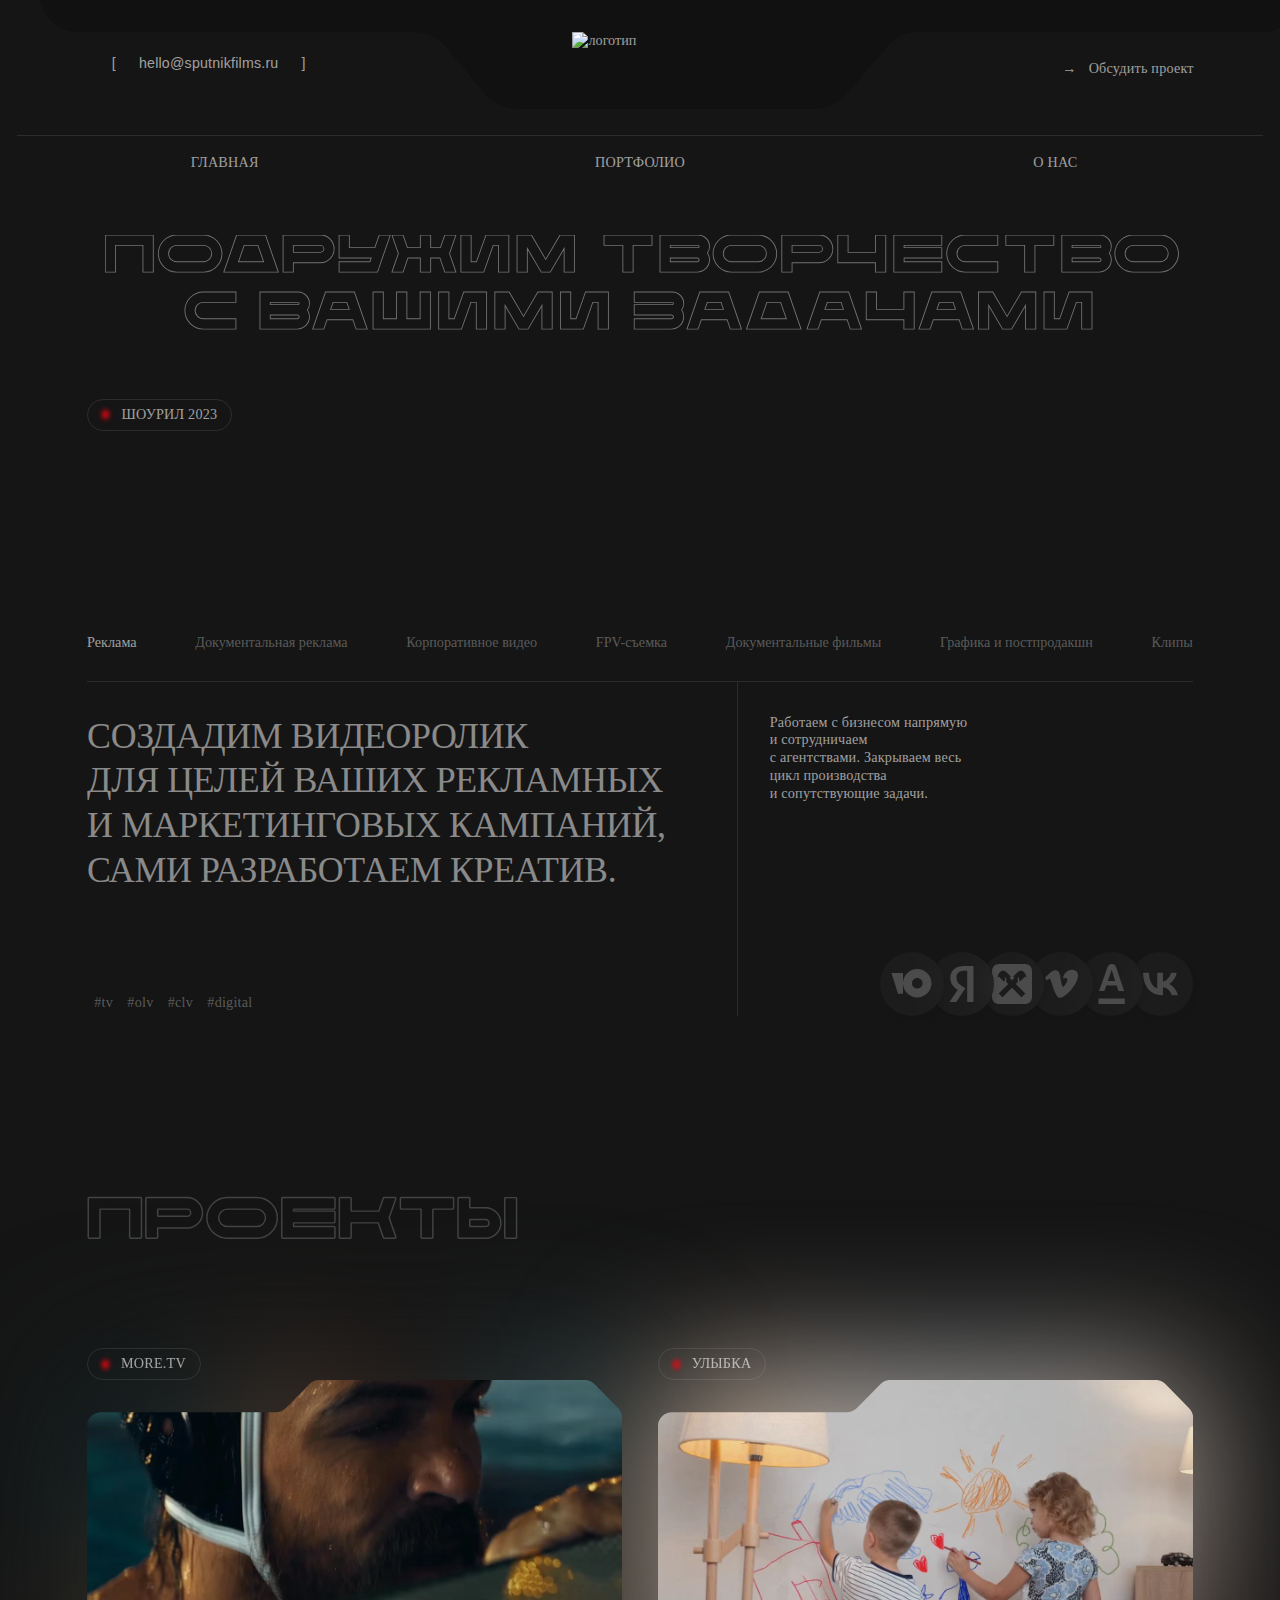
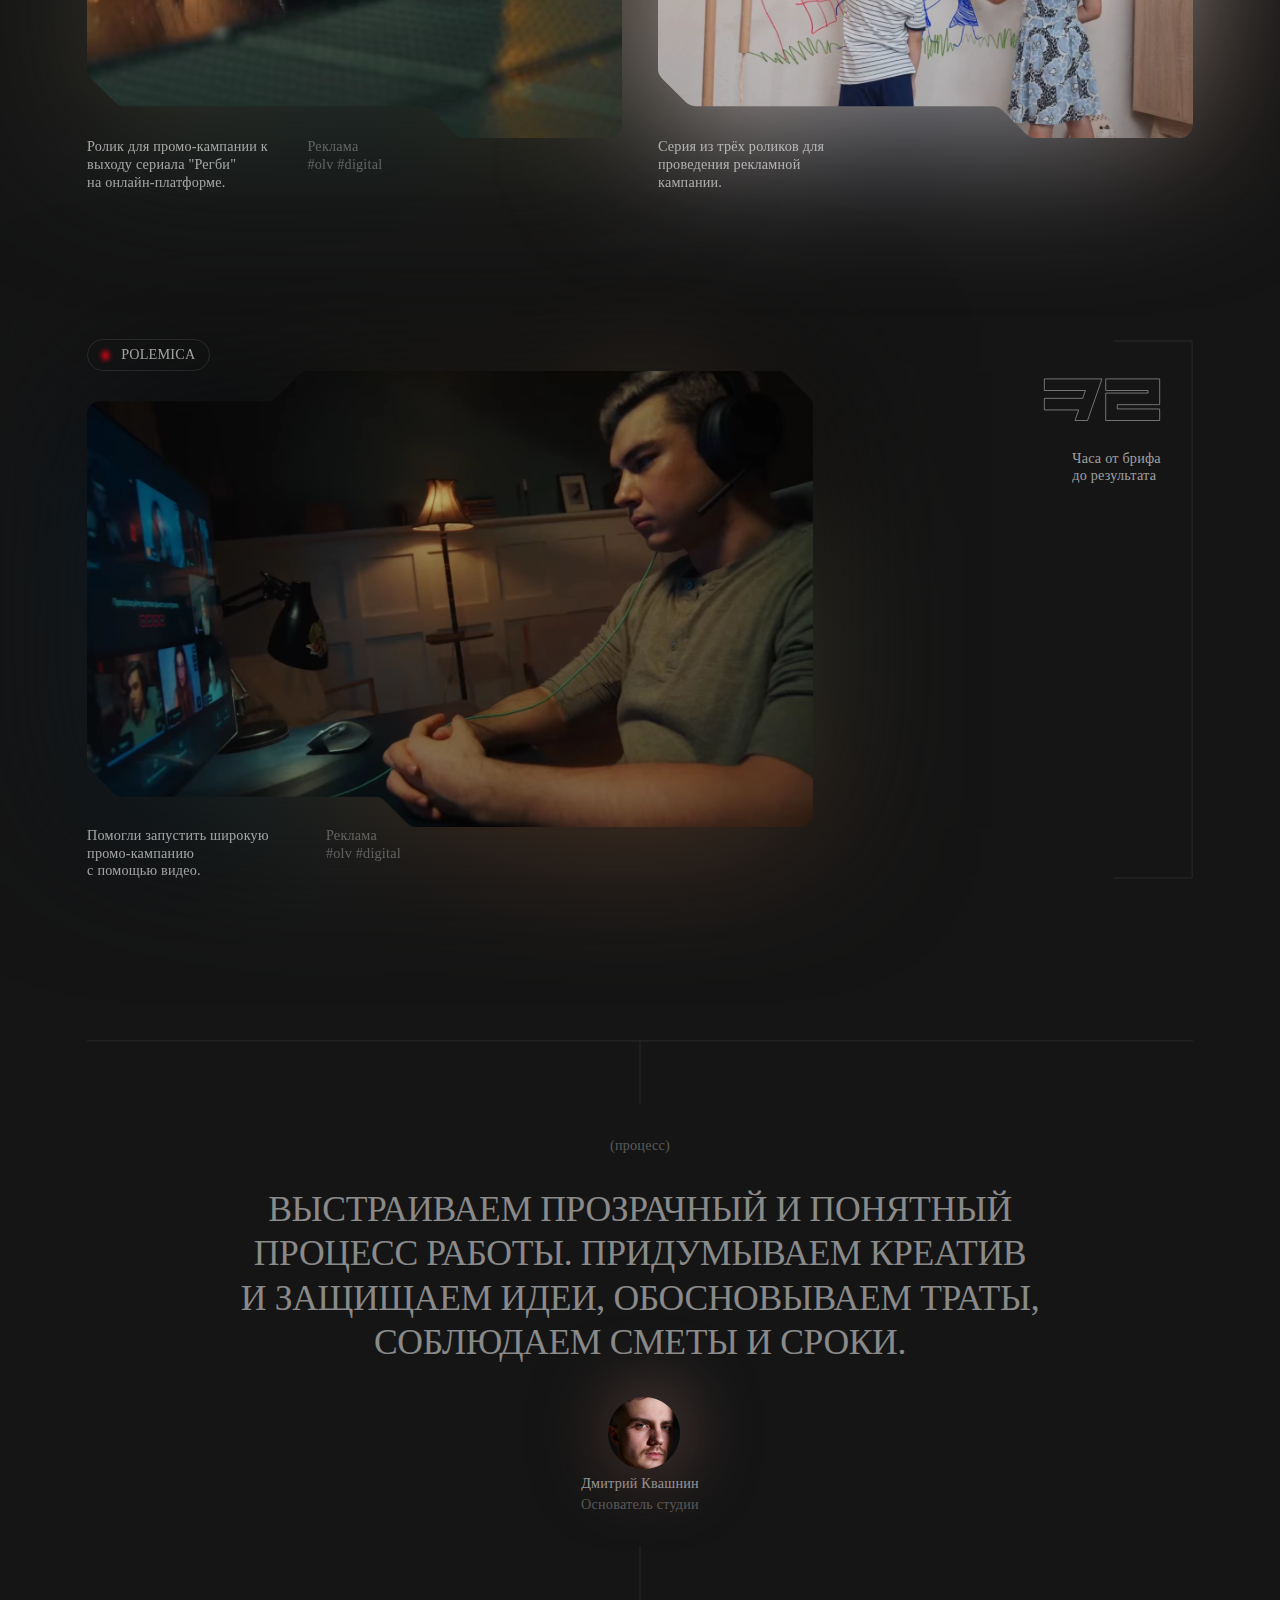
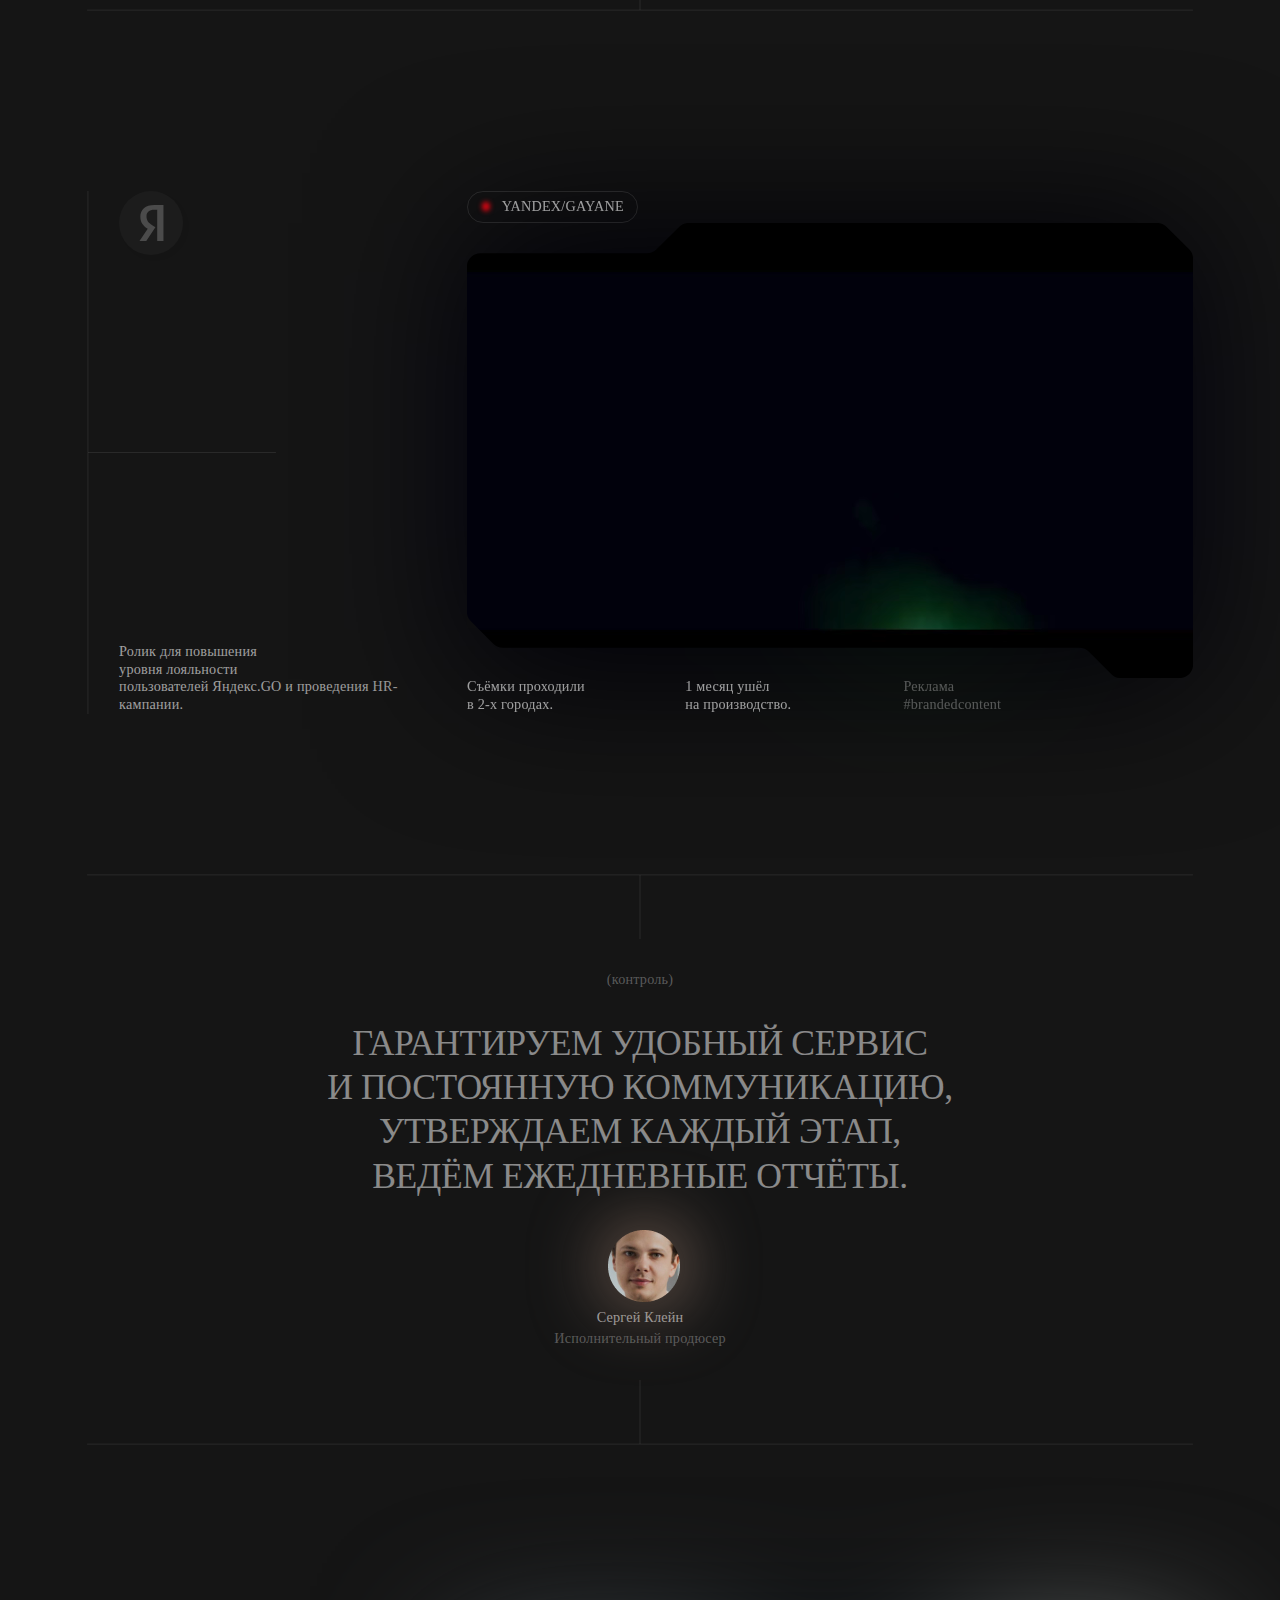
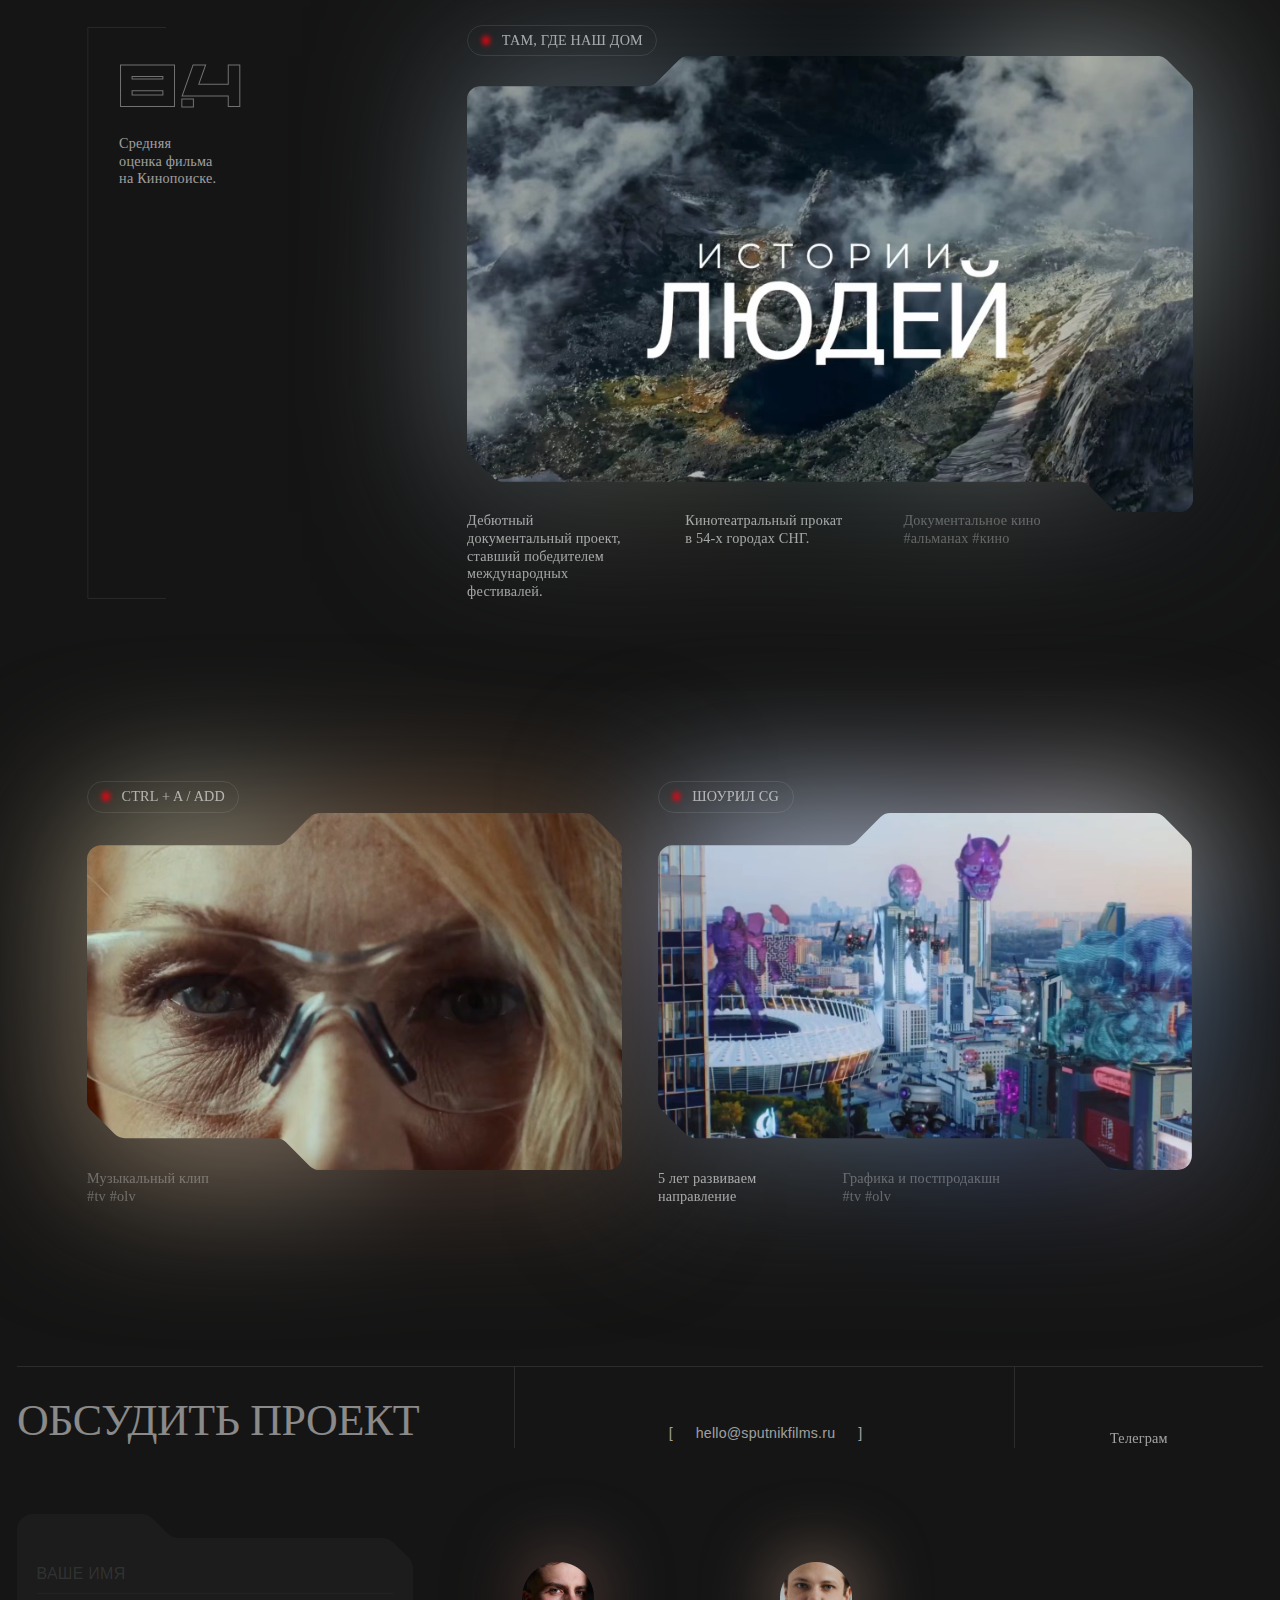
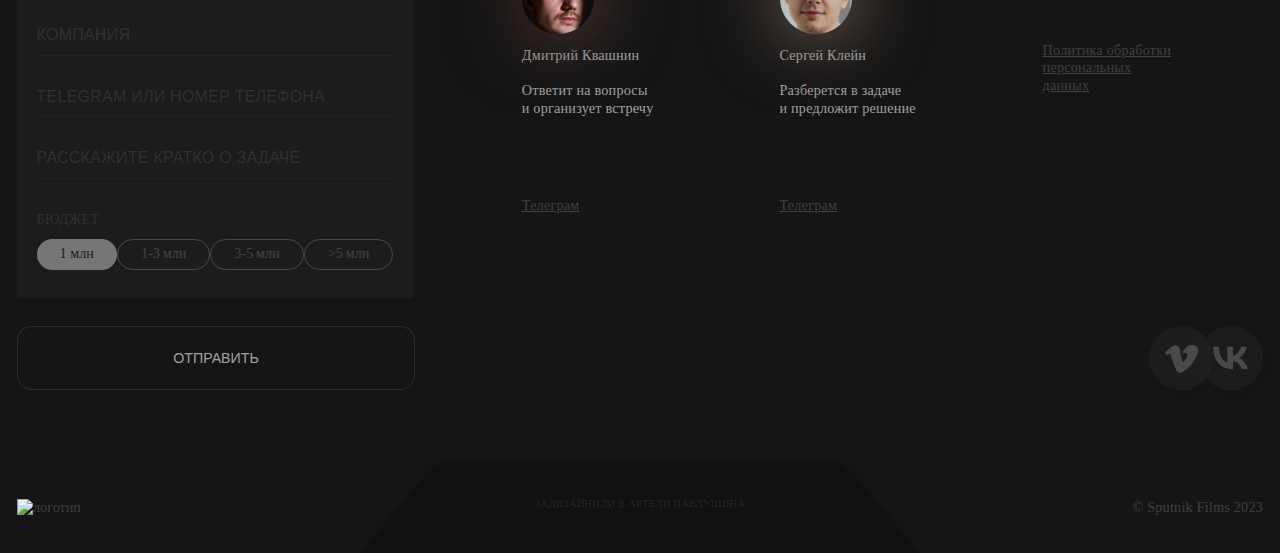
==== index.html @ 7a0ff424 "Правки и кнопка" ====
<!DOCTYPE html>
<html lang="ru">

<head>
    <meta charset="UTF-8">
    <meta name="viewport" content="width=device-width, initial-scale=1.0">
    <title>Sputnik Films</title>
    <link rel="stylesheet" href="./pages/index.css">
</head>

<body class="page">
    <div class="header-background"></div>
    <main class="content">
        <header class="header">
            <button href="#" class="contact" id="contact" onclick="todo()"; onmouseout="backtext()">
                <p style="display: none;" id="text-to-copy">hello@sputnikfilms.ru</p>
                <p class="contact__bracket contact__text">[</p>
                <p class="contact__text" id="text-display">
                    hello@sputnikfilms.ru</p>
                <p class="contact__bracket contact__text">]</p>
            </button>
            <img src="./images/__logo.png" alt="логотип" class="header__logo">
            <a class="anchor-button" href="#footer-anchor">
                <p class="anchor-button__text" id="header-arrow">→</p>
                <p class="anchor-button__text">Обсудить проект</p>
            </a>
        </header>


        <nav class="navigation">
            <ul class="navigation__list">
                <li class="navigation__button">
                    <a href="./index.html" class="navigation__link">Главная</a>
                </li>
                <li class="navigation__button">
                    <a href="./pages/portfolio.html" class="navigation__link">Портфолио</a>
                </li>
                <li class="navigation__button">
                    <a href="./pages/about.html" class="navigation__link">О нас</a>
                </li>
            </ul>
        </nav>

        <section class="title">
            <img src="./images/title.svg" alt="" class="title__text">
        </section>

        <section class="lead">
            <div class="image-container">
                <video onmouseover="this.play()" onmouseout="this.pause();this.currentTime=0" loop="loop"
                    class="video-title" playsinline muted>
                    <!-- <source src="./videos/polemica.webm" type="video/webm"> -->
                    <source src="./videos/tittle-video.mp4" type="video/mp4">

                </video>
                <video id="video-title" onmouseover="this.play()" onmouseout="this.pause();this.currentTime=0"
                    loop="loop" playsinline muted class="video-title blured" playsinline muted>
                    <!-- <source src="./videos/more.tv.webm" type="video/webm"> -->
                    <source src="./videos/tittle-video.mp4" type="video/mp4">

                </video>
            </div>
            <h2 class="video-tag">
                <div class="video-tag__point"></div>
                <p class="video-tag__text">Шоурил 2023</p>
            </h2>
        </section>

        <section class="tabs">

            <div class="pc-tab">
                <input checked="checked" id="tab1" type="radio" name="pct" />
                <input id="tab2" type="radio" name="pct" />
                <input id="tab3" type="radio" name="pct" />
                <input id="tab4" type="radio" name="pct" />
                <input id="tab5" type="radio" name="pct" />
                <input id="tab6" type="radio" name="pct" />
                <input id="tab7" type="radio" name="pct" />

                <nav class="nav">
                    <ul class="label-list">
                        <li class="tab1">
                            <label class="label" for="tab1">Реклама</label>
                        </li>
                        <li class="tab2">
                            <label class="label" for="tab2">Документальная реклама</label>
                        </li>
                        <li class="tab3">
                            <label class="label" for="tab3">Корпоративное видео</label>
                        </li>
                        <li class="tab4">
                            <label class="label" for="tab4">FPV-съемка</label>
                        </li>
                        <li class="tab5">
                            <label class="label" for="tab5">Документальные фильмы</label>
                        </li>
                        <li class="tab6">
                            <label class="label" for="tab6">Графика и постпродакшн</label>
                        </li>
                        <li class="tab7">
                            <label class="label" for="tab7">Клипы</label>
                        </li>
                    </ul>
                </nav>
                <section class="section">
                    <article class="tab1">
                        <div class="tabs__content-container">
                            <div class="tabs__lead-block">
                                <p class="tabs__lead-text">Создадим видеоролик <br> для целей ваших рекламных <br> и
                                    маркетинговых
                                    кампаний,
                                    Сами
                                    разработаем креатив.</p>
                                <div class="tabs__lead-tags">
                                    <p class="tabs__lead-tags-text">#tv</p>
                                    <p class="tabs__lead-tags-text">#olv</p>
                                    <p class="tabs__lead-tags-text">#clv</p>
                                    <p class="tabs__lead-tags-text">#digital</p>
                                </div>
                            </div>
                            <div class="tabs__description-container">

                                <div>
                                    <p id="LL1" class="tabs__desription-text">
                                        Работаем с бизнесом напрямую и сотрудничаем с&nbsp;агентствами.&nbsp;Закрываем
                                        весь цикл
                                        производства <br>
                                        и сопутствующие задачи.
                                    </p>

                                    <p id="LL2" class="tabs__desription-text">
                                        СберМаркет — сделали серию вертикальных видео для рекламы в «TikTok»
                                    </p>


                                    <p id="LL3" class="tabs__desription-text">
                                        Skuratov Coffee — три года создавали промо-ролики и контент для сети федеральной
                                        сети кофеен.
                                    </p>

                                    <p id="LL4" class="tabs__desription-text">
                                        Polemica — сделали рекламу международной платформе по игре в «Мафию»
                                    </p>

                                    <p id="LL5" class="tabs__desription-text">
                                        Tingz — сняли промо американскому стартапу, работающему с топовыми блоггерами
                                    </p>

                                    <p id="LL6" class="tabs__desription-text">
                                        Суши-маркет — сняли рекламу доставки для федерального ТВ. Получили награду
                                        «лучший ролик» по версии «Регион Медиа»
                                    </p>

                                    <p id="LL7" class="tabs__desription-text">
                                        Море ТВ — сделали промо-ролик к выходу нового сериала на платформе
                                    </p>
                                </div>

                                <div class="logos">
                                    <div onmouseover="changeItem12()" onmouseout="rechangeItem12()" id="L1"
                                        class="logos__item"><img src="./images/logos/vk.svg" alt=""></div>
                                    <div onmouseover="changeItem13()" onmouseout="rechangeItem13()" id="L2"
                                        class="logos__item"><img src="./images/logos/alfa.svg" alt=""></div>
                                    <div onmouseover="changeItem14()" onmouseout="rechangeItem14()" id="L3"
                                        class="logos__item"><img src="./images/logos/vimeo.svg" alt=""></div>
                                    <div onmouseover="changeItem15()" onmouseout="rechangeItem15()" id="L4"
                                        class="logos__item"><img src="./images/logos/raif.svg" alt=""></div>
                                    <div onmouseover="changeItem16()" onmouseout="rechangeItem16()" id="L5"
                                        class="logos__item"><img src="./images/logos/yandex.svg" alt=""></div>
                                    <div onmouseover="changeItem17()" onmouseout="rechangeItem17()" id="L6"
                                        class="logos__item"><img src="./images/logos/umani.svg" alt=""></div>
                                </div>

                            </div>

                        </div>
                    </article>
                    <article class="tab2">
                        <div class="tabs__content-container">
                            <div class="tabs__lead-block">
                                <p class="tabs__lead-text">Рассказываем настоящие истории о людях, брендах <br> и
                                    событиях.&nbsp;
                                    Документалистика — язык новой искренности. И мы умеем на нем говорить.</p>
                                <div class="tabs__lead-tags">
                                    <p class="tabs__lead-tags-text">#tv</p>
                                    <p class="tabs__lead-tags-text">#olv</p>
                                    <p class="tabs__lead-tags-text">#clv</p>
                                    <p class="tabs__lead-tags-text">#digital</p>
                                </div>
                            </div>
                            <div class="tabs__description-container">
                                <div>
                                    <p id="LL21" class="tabs__desription-text">
                                        Работаем в короткой форме и снимаем полнометражные фильмы.
                                    </p>

                                    <p id="LL22" class="tabs__desription-text">
                                        Мега — создали спецпроект “Нечего надеть” для Омской “Меги” о преображении
                                        женщин со стилистом Ульяной Исаенко.
                                    </p>


                                    <p id="LL23" class="tabs__desription-text">
                                        Яндекс — сняли документальные фильмы о водителях такси “Яндекс Go”, которые
                                        стали частью HR и маркетинговой компании.
                                    </p>

                                </div>

                                <div class="logos">
                                    <div onmouseover="changeItem22()" onmouseout="rechangeItem22()" id="L21"
                                        class="logos__item"><img src="./images/logos/alfa.svg" alt=""></div>
                                    <div onmouseover="changeItem23()" onmouseout="rechangeItem23()" id="L22"
                                        class="logos__item"><img src="./images/logos/vk.svg" alt=""></div>

                                </div>
                            </div>

                        </div>
                    </article>
                    <article class="tab3">
                        <div class="tabs__content-container">
                            <div class="tabs__lead-block">
                                <p class="tabs__lead-text">Презентация компании, продукта или услуги на языке фактов.
                                    Преподнесём ключевую информацию красиво и доступно.</p>
                                <div class="tabs__lead-tags">
                                    <p class="tabs__lead-tags-text">#фильмы</p>
                                    <p class="tabs__lead-tags-text">#презентации</p>
                                    <p class="tabs__lead-tags-text">#визитки</p>
                                    <p class="tabs__lead-tags-text">#hr-ролики</p>
                                    <p class="tabs__lead-tags-text">#эксплейнеры</p>
                                </div>
                            </div>
                            <div class="tabs__description-container">
                                <div>
                                    <p id="LL31" class="tabs__desription-text">
                                        Умеем структурировать и компактно преподносить большие объемы информации.
                                    </p>

                                    <p id="LL32" class="tabs__desription-text">
                                        Софтлайн — сделали презентационный ролик о федеральном проекте по строительству
                                        пунктов ВГК, который показывают главам регионов.
                                    </p>


                                    <p id="LL33" class="tabs__desription-text">
                                        ОЭМЗ — сняли ролик о сложном производственном процессе, который увеличил
                                        ежемесячные продажи цинкования.
                                    </p>

                                    <p id="LL34" class="tabs__desription-text">
                                        РТ-строительство — сделали видео о компании, которое увеличило конверсию сайта и
                                        используется в презентациях.
                                    </p>


                                </div>

                                <div class="logos">
                                    <div onmouseover="changeItem32()" onmouseout="rechangeItem32()" id="L31"
                                        class="logos__item"><img src="./images/logos/vk.svg" alt=""></div>
                                    <div onmouseover="changeItem33()" onmouseout="rechangeItem33()" id="L32"
                                        class="logos__item"><img src="./images/logos/vk.svg" alt=""></div>
                                    <div onmouseover="changeItem34()" onmouseout="rechangeItem34()" id="LL33"
                                        class="logos__item"><img src="./images/logos/vk.svg" alt=""></div>

                                </div>
                            </div>

                        </div>
                    </article>

                    <article class="tab4">
                        <div class="tabs__content-container">
                            <div class="tabs__lead-block">
                                <p class="tabs__lead-text">Летаем на спортивных дронах <br> с помощью VR-очков, делаем
                                    Full-fpv ролики <br> и внедряем в проекты.
                                </p>
                                <div class="tabs__lead-tags">
                                    <p class="tabs__lead-tags-text">#аэросъемка</p>
                                    <p class="tabs__lead-tags-text">#экстрим</p>
                                </div>
                            </div>
                            <div class="tabs__description-container">
                                <div>
                                    <p id="LL41" class="tabs__desription-text">
                                        Снимаем экстремальные ролики. Летаем в ограниченных пространствах.
                                    </p>

                                    <p id="LL42" class="tabs__desription-text">
                                        Софтлайн — сделали презентационный ролик о федеральном проекте по строительству
                                        пунктов ВГК, который показывают главам регионов.
                                    </p>


                                    <p id="LL43" class="tabs__desription-text">
                                        ОЭМЗ — сняли ролик о сложном производственном процессе, который увеличил
                                        ежемесячные продажи цинкования.
                                    </p>

                                    <p id="LL44" class="tabs__desription-text">
                                        РТ-строительство — сделали видео о компании, которое увеличило конверсию сайта и
                                        используется в презентациях.
                                    </p>


                                </div>

                                <div class="logos">
                                    <div onmouseover="changeItem42()" onmouseout="rechangeItem42()" id="L41"
                                        class="logos__item"><img src="./images/logos/vk.svg" alt=""></div>
                                    <div onmouseover="changeItem43()" onmouseout="rechangeItem43()" id="L42"
                                        class="logos__item"><img src="./images/logos/vk.svg" alt=""></div>
                                    <div onmouseover="changeItem44()" onmouseout="rechangeItem44()" id="L42"
                                        class="logos__item"><img src="./images/logos/vk.svg" alt=""></div>

                                </div>
                            </div>

                        </div>
                    </article>

                    <article class="tab5">
                        <div class="tabs__content-container">
                            <div class="tabs__lead-block">
                                <p class="tabs__lead-text">Создаем фильмы и сериалы, которые выходят в прокат по всему
                                    СНГ и публикуются на крупнейших онлайн-платформах.</p>
                                <div class="tabs__lead-tags">
                                    <p class="tabs__lead-tags-text">#фильмы</p>
                                    <p class="tabs__lead-tags-text">#веб-сериалы</p>
                                    <p class="tabs__lead-tags-text">#альманахи</p>
                                    <p class="tabs__lead-tags-text">#шоу</p>
                                    <p class="tabs__lead-tags-text">#brandedcontent</p>
                                </div>
                            </div>
                            <div class="tabs__description-container">
                                <div>
                                    <p id="LL51" class="tabs__desription-text">
                                        Делаем независимые проекты и создаем  эксклюзивные проекты для платформ.
                                    </p>

                                    <p id="LL52" class="tabs__desription-text">
                                        Твигл — доступен фильм «Там, где наш дом».
                                    </p>


                                    <p id="LL53" class="tabs__desription-text">
                                        WInk — доступен фильм «Там, где наш дом».
                                    </p>

                                    <p id="LL54" class="tabs__desription-text">
                                        Окко — доступен веб-сериал «Вы из будущего-2» и фильм «Там, где наш дом».
                                    </p>

                                    <p id="LL55" class="tabs__desription-text">
                                        Кинопоиск — выпустили фильмы «Там, где наш дом» и «Нескорый поезд».
                                    </p>


                                </div>

                                <div class="logos">
                                    <div onmouseover="changeItem52()" onmouseout="rechangeItem52()" id="L51"
                                        class="logos__item"><img src="./images/logos/vk.svg" alt=""></div>
                                    <div onmouseover="changeItem53()" onmouseout="rechangeItem53()" id="L52"
                                        class="logos__item"><img src="./images/logos/vk.svg" alt=""></div>
                                    <div onmouseover="changeItem54()" onmouseout="rechangeItem54()" id="L53"
                                        class="logos__item"><img src="./images/logos/vk.svg" alt=""></div>
                                    <div onmouseover="changeItem55()" onmouseout="rechangeItem55()" id="L54"
                                        class="logos__item"><img src="./images/logos/vk.svg" alt=""></div>

                                </div>
                            </div>

                        </div>
                    </article>

                    <article class="tab6">
                        <div class="tabs__content-container">
                            <div class="tabs__lead-block">
                                <p class="tabs__lead-text">Работаем с 3D-графикой, анимацией и VFX. Закрываем задачи по
                                    монтажу, цветокоррекции <br> и саунд-дизайну. </p>
                                <div class="tabs__lead-tags">
                                    <p class="tabs__lead-tags-text">#CG</p>
                                    <p class="tabs__lead-tags-text">#3D</p>
                                    <p class="tabs__lead-tags-text">#VFX</p>
                                    <p class="tabs__lead-tags-text">#NFT</p>
                                </div>
                            </div>
                            <div class="tabs__description-container">
                                <div>
                                    <p id="LL61" class="tabs__desription-text">
                                        CG, 2D, 3D, инфографика, монтаж, цветокоррекция
                                    </p>

                                    <p id="LL62" class="tabs__desription-text">
                                        THEM — сделали продуктовый 3D-ролик, который помог выйти товару на рынок
                                    </p>


                                    <p id="LL63" class="tabs__desription-text">
                                        Mega — сделали заставку для спецпроекта «Нечего надеть».
                                    </p>

                                    <p id="LL64" class="tabs__desription-text">
                                        Вечерний Ургант — придумали заставки к новым рубрикам в шоу.
                                    </p>

                                    <p id="LL65" class="tabs__desription-text">
                                        Ризолин — сделали 3D-видео о сложных строительных процессах, которое показывают
                                        главам регионов.
                                    </p>

                                    <p id="LL66" class="tabs__desription-text">
                                        ВТБ — смонтировали и сделали графику для трейлера большого фильма о банке.
                                    </p>


                                </div>

                                <div class="logos">
                                    <div onmouseover="changeItem62()" onmouseout="rechangeItem62()" id="L61"
                                        class="logos__item"><img src="./images/logos/vk.svg" alt=""></div>
                                    <div onmouseover="changeItem63()" onmouseout="rechangeItem63()" id="L62"
                                        class="logos__item"><img src="./images/logos/vk.svg" alt=""></div>
                                    <div onmouseover="changeItem64()" onmouseout="rechangeItem64()" id="L63"
                                        class="logos__item"><img src="./images/logos/vk.svg" alt=""></div>
                                    <div onmouseover="changeItem65()" onmouseout="rechangeItem65()" id="L64"
                                        class="logos__item"><img src="./images/logos/vk.svg" alt=""></div>
                                    <div onmouseover="changeItem66()" onmouseout="rechangeItem66()" id="L65"
                                        class="logos__item"><img src="./images/logos/vk.svg" alt=""></div>

                                </div>
                            </div>

                        </div>
                    </article>

                    <article class="tab7">
                        <div class="tabs__content-container">
                            <div class="tabs__lead-block">
                                <p class="tabs__lead-text">Сотрудничаем с лейблами <br> и независимыми артистами.
                                    Сочетаем
                                    сторителлинг <br> с артом и образностью. </p>
                                <div class="tabs__lead-tags">
                                    <p class="tabs__lead-tags-text">#cниппеты</p>
                                    <p class="tabs__lead-tags-text">#лайвы</p>
                                    <p class="tabs__lead-tags-text">#промо</p>
                                </div>
                            </div>
                            <div class="tabs__description-container">
                                <p class="tabs__desription-text">
                                    Работаем комплексно: создаем клипы, обложки, бэкстейдж.
                                </p>
                                <div class="logos">

                                </div>
                            </div>

                        </div>
                    </article>



                </section>
            </div>


        </section>

        <section class="projects">
            <img src="./images/projects__title.svg" alt="" class="projects__title">

            <div class="projects__section-2">
                <div class="project">
                    <h2 class="video-tag">
                        <div class="video-tag__point"></div>
                        <p class="video-tag__text">More.tv</p>
                    </h2>
                    <div class="image-container" id="video-container">
                        <video onmouseover="this.play()" onmouseout="this.pause();this.currentTime=0" loop="loop"
                            class="video-more" playsinline muted>
                            <source src="./videos/more.tv.webm" type="video/webm">
                            <source src="./videos/more.tv.mp4" type="video/mp4">

                        </video>

                        <video onmouseover="this.play()" onmouseout="this.pause();this.currentTime=0" loop="loop"
                            class="video-more blured" playsinline muted>
                            <source src="./videos/more.tv.webm" type="video/webm">
                            <source src="./videos/more.tv.mp4" type="video/mp4">

                        </video>
                    </div>
                    <div class="project__description">
                        <p class="project__text">Ролик для промо-кампании к выходу сериала "Регби" <br> на
                            онлайн-платформе.
                        </p>
                        <div class="project__tags">
                            <p class="project__text">Реклама</p>
                            <p class="project__text">#olv #digital</p>
                        </div>
                    </div>
                </div>

                <div class="project">
                    <h2 class="video-tag">
                        <div class="video-tag__point"></div>
                        <p class="video-tag__text">Улыбка</p>
                    </h2>
                    <div class="image-container" id="video-container">
                        <video onmouseover="this.play()" onmouseout="this.pause();this.currentTime=0" loop="loop"
                            class="video-ulibka" playsinline muted>
                            <source src="./videos/ulibka.webm" type="video/webm">
                            <source src="./videos/ulibka.mp4" type="video/mp4">

                        </video>

                        <video onmouseover="this.play()" onmouseout="this.pause();this.currentTime=0" loop="loop"
                            class="video-ulibka blured" playsinline muted>
                            <source src="./videos/ulibka.webm" type="video/webm">
                            <source src="./videos/ulibka.mp4" type="video/mp4">

                        </video>
                    </div>
                    <div class="project__description">
                        <p class="project__text">Серия из трёх роликов для проведения рекламной кампании.
                        </p>
                        <div class="project__tags">
                            <p class="project__text"> </p>
                            <p class="project__text"> </p>
                        </div>
                    </div>
                </div>
            </div>

            <div class="projects__section-1">
                <div class="project">
                    <h2 class="video-tag">
                        <div class="video-tag__point"></div>
                        <p class="video-tag__text">polemica</p>
                    </h2>
                    <div class="image-container" id="video-container">
                        <div class="image-container">
                            <video onmouseover="this.play()" onmouseout="this.pause();this.currentTime=0" loop="loop"
                                class="video-polemica " playsinline muted>
                                <source src="./videos/polemica.webm" type="video/webm">
                                <source src="./videos/polemica.mp4" type="video/mp4">

                            </video>

                            <video onmouseover="this.play()" onmouseout="this.pause();this.currentTime=0" loop="loop"
                                class="video-polemica  blured" playsinline muted>
                                <source src="./videos/polemica.webm" type="video/webm">
                                <source src="./videos/polemica.mp4" type="video/mp4">

                            </video>
                        </div>
                    </div>
                    <div class="project__description" id="polemica-desc">
                        <p class="project__text">Помогли запустить широкую промо-кампанию <br> с помощью видео.</p>
                        <div class="project__tags">
                            <p class="project__text">Реклама</p>
                            <p class="project__text">#olv #digital</p>
                        </div>
                    </div>
                </div>
                <div class="projects__vertical-descriprion-1">
                    <div class="projects__factoid right">
                        <img src="./images/right-fact.svg" alt="">
                        <p class="projects__factoid-text">
                            Часа от брифа <br> до результата
                        </p>

                    </div>
                </div>
            </div>

            <div class="quote">
                <img src="./images/figure1.svg" alt="" class="quote__figure">
                <p id="gray-text">(процесс)</p>
                <p class="quote__text">
                    Выстраиваем прозрачный и понятный <br> процесс работы. Придумываем креатив <br> и&nbsp;защищаем
                    идеи,
                    обосновываем
                    траты, <br> соблюдаем сметы и&nbsp;сроки.
                </p>
                <div class="quote__author">
                    <div class="quote__portraint">
                        <img src="./images/Фото.png" alt="" class="quote__portraint-photo">
                        <img src="./images/Фото.png" alt=""
                            class="quote__portraint-photo quote__portraint-photo_blured">
                    </div>
                    <div class="qoute__description">
                        <p>Дмитрий Квашнин</p>
                        <p id="gray-text">Основатель студии</p>
                    </div>
                </div>
                <img src="./images/figure2.svg" alt="" class="quote__figure">
            </div>

            <div class="projects__section-3" id="gayane-gap">

                <div class="projects__vertical-descriprion-2">
                    <div class="logos__item" id="logo-item-desc"><img src="./images/logos/yandex.svg" alt=""></div>
                    <div class="projects__factoid left">
                        <p class="projects__factoid-text">
                            Ролик для повышения <br> уровня лояльности <br> пользователей Яндекс.GO и проведения
                            HR-кампании.
                        </p>

                    </div>

                </div>

                <div class="project">
                    <h2 class="video-tag">
                        <div class="video-tag__point"></div>
                        <p class="video-tag__text">yandex/gayane</p>
                    </h2>
                    <div class="image-container" id="video-container">
                        <video onmouseover="this.play()" onmouseout="this.pause();this.currentTime=0" loop="loop"
                            class="video-gayane" playsinline muted>
                            <source src="./videos/gayane.webm" type="video/webm">
                            <source src="./videos/gayane.mp4" type="video/mp4">

                        </video>

                        <video onmouseover="this.play()" onmouseout="this.pause();this.currentTime=0" loop="loop"
                            class="video-gayane blured" playsinline muted>
                            <source src="./videos/gayane.webm" type="video/webm">
                            <source src="./videos/gayane.mp4" type="video/mp4">

                        </video>
                    </div>
                    <div class="project__description" id="gayane-desc">
                        <p class="project__text">Съёмки проходили<br>в 2-х городах.</p>
                        <p class="project__text">1 месяц ушёл <br> на производство.</p>
                        <p class="project__text" id="gray-text">Реклама <br> #brandedcontent</p>
                    </div>
                </div>

            </div>

            <div class="quote">
                <img src="./images/figure1.svg" alt="" class="quote__figure">
                <p id="gray-text">(контроль)</p>
                <p class="quote__text">
                    гарантируем удобный сервис <br> и постоянную коммуникацию, <br> Утверждаем каждый этап, <br>
                    Ведём
                    ежедневные отчёты.
                </p>
                <div class="quote__author">
                    <div class="quote__portraint">
                        <img src="./images/Фото2.png" alt="" class="quote__portraint-photo">
                        <img src="./images/Фото2.png" alt=""
                            class="quote__portraint-photo quote__portraint-photo_blured">
                    </div>
                    <div class="qoute__description">
                        <p>Сергей Клейн</p>
                        <p id="gray-text">Исполнительный продюсер</p>
                    </div>
                </div>
                <img src="./images/figure2.svg" alt="" class="quote__figure">
            </div>

            <div class="projects__section-3" id="gayane-gap">

                <div class="projects__vertical-descriprion-2" id="tam-gde">
                    <div class="projects__factoid left">
                        <img src="./images/left-fact.svg" alt="">
                        <p class="projects__factoid-text">
                            Средняя <br> оценка фильма <br> на Кинопоиске.
                        </p>

                    </div>
                </div>

                <div class="project">
                    <h2 class="video-tag">
                        <div class="video-tag__point"></div>
                        <p class="video-tag__text">там, где наш дом</p>
                    </h2>
                    <div class="image-container" id="video-container">
                        <video onmouseover="this.play()" onmouseout="this.pause();this.currentTime=0" loop="loop"
                            class="video-dom" playsinline muted>
                            <source src="./videos/dom.webm " type="video/webm">
                            <source src="./videos/dom.mp4" type="video/mp4">

                        </video>

                        <video onmouseover="this.play()" onmouseout="this.pause();this.currentTime=0" loop="loop"
                            class="video-dom blured" playsinline muted>
                            <source src="./videos/dom.webm" type="video/webm">
                            <source src="./videos/dom.mp4" type="video/mp4">

                        </video>
                    </div>
                    <div class="project__description" id="gayane-desc">
                        <p class="project__text">Дебютный <br> документальный проект, <br> ставший победителем
                            международных <br> фестивалей.</p>
                        <p class="project__text">Кинотеатральный прокат <br> в 54-х городах СНГ.</p>
                        <div class="project__tags">
                            <p class="project__text">Документальное кино</p>
                            <p class="project__text">#альманах #кино</p>
                        </div>
                    </div>
                </div>

            </div>

            <div class="projects__section-2" id="last-project-gap">
                <div class="project">
                    <h2 class="video-tag">
                        <div class="video-tag__point"></div>
                        <p class="video-tag__text">Ctrl + A / add</p>
                    </h2>
                    <div class="image-container" id="video-container">
                        <video onmouseover="this.play()" onmouseout="this.pause();this.currentTime=0" loop="loop"
                            class="video-ctrla" playsinline muted>
                            <source src="./videos/Ctrl+A-add.webm" type="video/webm">
                            <source src="./videos/Ctrl+A-add.mp4" type="video/mp4">

                        </video>

                        <video onmouseover="this.play()" onmouseout="this.pause();this.currentTime=0" loop="loop"
                            class="video-ctrla blured" playsinline muted>
                            <source src="./videos/Ctrl+A-add.webm" type="video/webm">
                            <source src="./videos/Ctrl+A-add.mp4" type="video/mp4">

                        </video>
                    </div>
                    <div class="project__description">
                        <div class="project__tags">
                            <p class="project__text">Музыкальный клип</p>
                            <p class="project__text">#tv #olv</p>
                        </div>
                    </div>
                </div>

                <div class="project">
                    <h2 class="video-tag">
                        <div class="video-tag__point"></div>
                        <p class="video-tag__text">шоурил cg</p>
                    </h2>
                    <div class="image-container" id="video-container">
                        <video onmouseover="this.play()" onmouseout="this.pause();this.currentTime=0" loop="loop"
                            class="video-cg" playsinline muted>
                            <source src="./videos/шоурил-cg.webm" type="video/webm">
                            <source src="./videos/шоурил-cg.mp4" type="video/mp4">

                        </video>

                        <video onmouseover="this.play()" onmouseout="this.pause();this.currentTime=0" loop="loop"
                            class="video-cg blured" playsinline muted>
                            <source src="/videos/шоурил-cg.webm" type="video/webm">
                            <source src="./videos/шоурил-cg.mp4" type="video/mp4">

                        </video>
                    </div>
                    <div class="project__description" id="showreal-desc">
                        <p class="project__text">5 лет развиваем направление</p>
                        <div class="project__tags">
                            <p class="project__text">Графика&nbsp;и&nbsp;постпродакшн</p>
                            <p class="project__text">#tv #olv</p>
                        </div>
                    </div>
                </div>
            </div>

        </section>
    </main>


    <footer class="footer" name="footer">

        <div class="footer__head">
            <h2 class="footer__form-header">обсудить проект</h2>
            <button class="contact contact_footer" onclick="copyToClipboard()";>
                <p class="contact__bracket contact__text">[</p>
                <p class="contact__text" id="text-display1"
                    onclick="changeText3('_______скопировано_________')" onmouseout="changeback('hello@sputnikfilms.ru')">
                    hello@sputnikfilms.ru</p>
                <p class="contact__bracket contact__text">]</p>
            </button>
            <div class="footer__anchor-container">
                <a class="anchor-button anchor-button-bottom" href="https://t.me/cosmovisioner" target="_blank" id="footer-anchor">
                    <p class="anchor-button__text">Телеграм</p>
                </a>
            </div>
        </div>

        <div class="footer__body">
            <fieldset class="footer__form">
                <ul>
                    <li>
                        <input type="text" name="name" placeholder="Ваше Имя" id="name" required
                            class="footer__form-input">
                    </li>
                    <li>
                        <input type="text" name="company" placeholder="компания" id="name" required
                            class="footer__form-input">
                    </li>
                    <li>
                        <input type="tel" name="phone" placeholder="Telegram или номер телефона" id="name" required
                            class="footer__form-input">
                    </li>
                    <li>
                        <input type="text" name="name" placeholder="Расскажите кратко о задаче" id="name" required
                            class="footer__form-input">
                    </li>
                </ul>
                <div class="footer__buttons-container">
                    <h3 class="footer__buttons-header">Бюджет</h3>
                    <div class="footer__form-buttons">
                        <input type="radio" name="tab-btn" id="form-button-1" value="" checked>
                        <label for="form-button-1">1 млн </label>
                        <input type="radio" name="tab-btn" id="form-button-2" value="">
                        <label for="form-button-2">1-3&thinsp;млн</label>
                        <input type="radio" name="tab-btn" id="form-button-3" value="">
                        <label for="form-button-3">3-5&thinsp;млн</label>
                        <input type="radio" name="tab-btn" id="form-button-4" value="">
                        <label for="form-button-4">>5&thinsp;млн</label>
                    </div>
                </div>
            </fieldset>

            <div class="footer__authors">

                <div class="footer__author">
                    <div class="quote__portraint">
                        <img src="./images/Фото.png" alt="" class="quote__portraint-photo">
                        <img src="./images/Фото.png" alt=""
                            class="quote__portraint-photo quote__portraint-photo_blured">
                    </div>
                    <p>Дмитрий Квашнин<br> <br>Ответит на вопросы<br> и организует встречу</p>
                    <a href="https://t.me/cosmovisioner" class="footer__author-link" target="_blank">Телеграм</a>
                </div>

                <div class="footer__author">
                    <div class="quote__portraint">
                        <img src="./images/Фото2.png" alt="" class="quote__portraint-photo">
                        <img src="./images/Фото2.png" alt=""
                            class="quote__portraint-photo quote__portraint-photo_blured">
                    </div>
                    <p>Сергей Клейн <br> <br>
                        Разберется в задаче <br> и предложит решение</p>
                    <a href="https://t.me/klein_sergey" class="footer__author-link" target="_blank">Телеграм</a>
                </div>

            </div>

            <div class="footer__policy">
                <a href="https://ppt.ru/fls/127288/obrazets-politiki-konfidentsialnosti-personalnykh-dannykh-dlya-saytov-2023-02.pdf"
                    class="footer__policy-link" target="_blank">Политика обработки персональных <br> данных</a>
            </div>

        </div>

        <div class="footer__buttons-contairer">
            <div>
                <button class="footer__form-button">
                    ОТПРАВИТЬ
                </button>
            </div>
            <div></div>
            <div class="logos">
                <a class="logos__item" href="https://vk.com/sputnikfilms" target="_blank"><img
                        src="./images/logos/vk.svg" alt=""></a>
                <a class="logos__item" href="https://vimeo.com/sputnikfilmspro" target="_blank"><img
                        src="./images/logos/vimeo.svg" alt=""></a>

            </div>
        </div>

        <div class="footer__bottom">
            <img src="../images/__logo.png" alt="логотип" class="footer__logo">
            <a href="#" class="pavlushin">Задизайнили в артели павлушина</a>
            <p class="copyright">© Sputnik Films 2023</p>
        </div>

    </footer>
    <script src="./tab-script.js"></script>
    <script src="./contact.js"></script>
    <script src="./email.js"></script>
    <script src="./change-text.js"></script>
    <script src="./todo.js"></script>
</body>

</html>
---- pages/index.css ----
@import url(../vendor/normalize.css);
@import url(../fonts/fonts.css);

@import url(../blocks/page/page.css);

/*header*/
@import url(../blocks/header/header.css);
@import url(../blocks/header/__logo/header__logo.css);

/*contact*/
@import url(../blocks/contact/contact.css);
@import url(../blocks/contact/__text/contact__text.css);

/*anchor-button*/
@import url(../blocks/anchor-button/anchor-button.css);
@import url(../blocks/anchor-button/__text/anchor-button__text.css);

/*navigation*/
@import url(../blocks/navigation/navigaion.css);
@import url(../blocks/navigation/__button/navigation__button.css);
@import url(../blocks/navigation/__link/navigation__link.css);
@import url(../blocks/navigation/__list/navigation__list.css);

/*Титул*/
@import url(../blocks/title/title.css);
@import url(../blocks/title/__text/title__text.css);

/*lead*/
@import url(../blocks/lead/lead.css);

/*image*/
@import url(../blocks/image-container/image-container.css);
@import url(../blocks/image-container/__image/image-container__image.css);
@import url(../blocks/image-container/__image/_blured/image-container__image_blured.css);

/*video-tag*/
@import url(../blocks/video-tag/video-tag.css);
@import url(../blocks/video-tag/__point/video-tag__point.css);
@import url(../blocks/video-tag/__text/video-tag__text.css);

* {
  transition: .3sec all;
}

* {
  scrollbar-width: thin;
  scrollbar-color: rgba(255, 255, 255, 0.1) none;
}

/* Скроллбар*/
*::-webkit-scrollbar {
  height: 6px;
  width: 6px;
}

*::-webkit-scrollbar-track {
  background: none;
}

*::-webkit-scrollbar-thumb {
  background-color: rgba(255, 255, 255, 0.1);
  border-radius: 5px;

}


::-webkit-scrollbar-thumb:horizontal {
  background-color: rgba(255, 255, 255, 0.0);
  border-radius: 5px;
}



* {
  outline: none;
  border-width: 0;
  font-size: 16px;
  outline: none;
  border-width: 0;
}

@media screen and (max-width: 1439px) {
  * {
    font-size: 1.11vw;
  }
}







/* Component Needs */

.tabs {
  font-size: 0;
  max-width: 1246px;
  margin: 0 auto;
  margin-top: 106px;
  color: rgba(255, 255, 255, 0.3);

}

@media screen and (max-width: 1439px) {
  .tabs {
    margin-top: 5.28vw;
    max-width: 86.53vw;
  }
}

.pc-tab>input,
.pc-tab .section>article {
  display: none;
}

#tab1:checked~.section .tab1,
#tab2:checked~.section .tab2,
#tab3:checked~.section .tab3,
#tab4:checked~.section .tab4,
#tab5:checked~.section .tab5,
#tab6:checked~.section .tab6,
#tab7:checked~.section .tab7 {
  display: block;
}

#tab1:checked~.nav .tab1,
#tab2:checked~.nav .tab2,
#tab3:checked~.nav .tab3,
#tab4:checked~.nav .tab4,
#tab5:checked~.nav .tab5,
#tab6:checked~.nav .tab6,
#tab7:checked~.nav .tab7 {
  color: rgba(255, 255, 255, 0.6);
}

/* Visual Styles */

*,
*:after,
*:before {
  -webkit-box-sizing: border-box;
  -moz-box-sizing: border-box;
  box-sizing: border-box;
}

.pc-tab {
  width: 100%;
  max-width: 1246px;
  margin: 0 auto;
}

.label-list {
  list-style: none;
  margin: 0;
  padding: 0;
  display: flex;
  justify-content: space-between;
}

.label {
  float: left;
  padding-bottom: 32px;
  background: none;
  cursor: pointer;
  font-size: 16px;
  line-height: 1.25;
  transition: color 0.3s ease-in-out, background-color 0.3s ease-in-out;
  cursor: pointer;
}

@media screen and (max-width: 1439px) {
  .label {
    padding-bottom: 2.22vw;
    font-size: 1.11vw;
  }
}

.label:hover {
  color: rgba(255, 255, 255, 0.4);
}

.label:active {
  color: rgba(255, 255, 255, 0.1);
}


.section {
  clear: both;
}

.tabs__content-container {
  width: 100%;
  border-top: 1px solid rgba(255, 255, 255, 0.1);
  display: flex;
}

.tabs__lead-block {
  padding-right: 36px;
  max-width: 732px;
  display: flex;
  flex-direction: column;
  justify-content: space-between;
  border-right: 1px solid rgba(255, 255, 255, 0.1);
  height: 376px;
}

@media screen and (max-width: 1439px) {
  .tabs__lead-block {
    height: 26.11vw;
  }
}



.tabs__lead-text {
  margin: 0;
  padding-top: 36px;
  font-weight: 400;
  font-size: 44px;
  line-height: 125%;
  letter-spacing: -0.01em;
  text-transform: uppercase;
  max-width: 732px;
  color: rgba(255, 255, 255, 0.5);
}

@media screen and (max-width: 1439px) {
  .tabs__lead-text {
    padding-top: 2.5vw;
    font-size: 2.8vw;
    max-width: 50.83vw;
  }
}


.tabs__lead-tags {
  display: flex;
}


.tabs__lead-tags-text {
  color: rgba(255, 255, 255, 0.3);
  margin: 0;
  padding: 4px 8px;
}

@media screen and (max-width: 1439px) {
  .tabs__lead-tags-text {
    padding: 0.28vw 0.56vw;
  }
}


#tab1:checked~.nav .tab1,
#tab2:checked~.nav .tab2,
#tab3:checked~.nav .tab3,
#tab4:checked~.nav .tab4,
#tab5:checked~.nav .tab5,
#tab6:checked~.nav .tab6,
#tab7:checked~.nav .tab7~.label {
  color: rgba(255, 255, 255, 0.6);
  position: relative;
}


.tabs__description-container {
  width: 100%;
  max-width: 512px;
  display: flex;
  flex-direction: column;
  justify-content: space-between;
}

@media screen and (max-width: 1439px) {
  .tabs__description-container {
    max-width: 35.56vw;
  }
}


.tabs__desription-text {
  margin: 0;
  padding-left: 36px;
  padding-top: 36px;

  max-width: 320px;

  align-self: start;
  justify-self: start;

  color: rgba(255, 255, 255, 0.6);

  box-sizing: border-box;
}

@media screen and (max-width: 1439px) {
  .tabs__desription-text {
    padding-left: 2.5vw;
    padding-top: 2.5vw;
    max-width: 18.75vw;
  }
}

.tabs__desription-text:not(:first-of-type) {
  display: none;
}

.logos {
  margin: 0;
  padding: 0;

  gap: 4px;

  display: flex;
  flex-direction: row-reverse;

  align-self: end;
  justify-self: end;
}

@media screen and (max-width: 1439px) {
  .logos {
    gap: 0.28vw;
  }
}


.logos__item {
  margin-left: -20px;
  width: 72px;
  height: 72px;

  display: flex;
  align-items: center;
  justify-content: center;

  background-color: rgba(255, 255, 255, 0.03);
  box-shadow: 4px 4px 4px rgba(0, 0, 0, 0.05);
  -webkit-backdrop-filter: blur(15px);
  backdrop-filter: blur(15px);
  cursor: pointer;
  border-radius: 50px;
  transition: 0.4s all;
}

@media screen and (max-width: 1439px) {
  .logos__item {
    margin-left: -1.39vw;
    width: 5vw;
    height: 5vw;
    border-radius: 2.5vw;
    box-shadow: 0.28vw 0.28vw 0.28vw rgba(0, 0, 0, 0.05);
  }
}


.logos__item:hover {
  background-color: rgba(255, 255, 255, 0.1);
}

.logos__item:active {
  background-color: rgba(255, 255, 255, 0.6);
}

.logos:hover .logos__item {
  margin-left: 0;

}


.projects {
  margin: 0 auto;
  padding: 0;
  display: block;
  margin-top: 196px;

  width: 86.39vw;
  max-width: 1244px;

}

@media screen and (max-width: 1439px) {
  .projects {
    margin-top: 13.61vw;
    max-width: 86.53vw;
  }
}

.projects__title {
  max-width: 432px;
}


.project {
  display: grid;
  flex-direction: column;
  grid-template-rows: min-content max-content max-content;
  max-width: 860px;
}

.image-container__image_project {
  grid-row: 2;

  position: relative;
  z-index: 2;
}

.image-container__image_blured_project {
  grid-row: 2;
  position: relative;
  z-index: 0;

  filter: blur(30px);
}

.project__description {
  width: 100%;
  line-height: 125%;

  display: grid;
  grid-template-columns: 1fr 1fr 0.5fr;
  gap: 36px;

  color: rgba(255, 255, 255, 0.6);

  position: relative;
  z-index: 2;
}

@media screen and (max-width: 1439px) {
  .project__description {
    gap: 2.50vw;
  }
}

#polemica-desc {
  grid-template-columns: 28.5% 28.5% 43%;
}

#gayane-desc {
  grid-template-columns: 28.5% 28.5% 43%;
  width: 90%;
}

#showreal-desc {
  grid-template-columns: 28.5% 28.5% 43%;
}


.project__text {
  margin: 0;
  padding: 0;

}

.project__tags {
  color: rgba(255, 255, 255, 0.3);
}

/*Видео теги*/

.video-title {
  width: 100%;
  height: 100%;

  grid-row: 1;
  grid-column: 1;

  z-index: 1;

  -webkit-mask-image: url(../images/masks/Vector-tittle.svg);
  -webkit-mask-position: center center;
  -webkit-mask-repeat: no-repeat;
  -webkit-mask-size: cover;
}


.video-more {
  width: 100%;
  height: 100%;

  grid-row: 1;
  grid-column: 1;

  z-index: 1;

  -webkit-mask-image: url(../images/masks/Vector-more.svg);
  -webkit-mask-position: center center;
  -webkit-mask-repeat: no-repeat;
  -webkit-mask-size: cover;

}

.video-ulibka {
  width: 100%;
  height: 100%;

  grid-row: 1;
  grid-column: 1;

  z-index: 1;

  -webkit-mask-image: url(../images/masks/Vector-ulibka.svg);
  -webkit-mask-position: center center;
  -webkit-mask-repeat: no-repeat;
  -webkit-mask-size: cover;
}

.video-polemica {
  width: 100%;
  height: 100%;

  grid-row: 1;
  grid-column: 1;

  z-index: 1;

  -webkit-mask-image: url(../images/masks/Vector-polemica.svg);
  -webkit-mask-position: center center;
  -webkit-mask-repeat: no-repeat;
  -webkit-mask-size: cover;
}

.video-gayane {
  width: 100%;
  height: 100%;

  grid-row: 1;
  grid-column: 1;

  z-index: 1;

  -webkit-mask-image: url(../images/masks/Vector-yandex-gayane.svg);
  -webkit-mask-position: center center;
  -webkit-mask-repeat: no-repeat;
  -webkit-mask-size: cover;
}


.video-dom {
  width: 100%;
  height: 100%;

  grid-row: 1;
  grid-column: 1;

  z-index: 1;

  -webkit-mask-image: url(../images/masks/Vector-dom.svg);
  -webkit-mask-position: center center;
  -webkit-mask-repeat: no-repeat;
  -webkit-mask-size: cover;
}


.video-ctrla {
  width: 100%;
  height: 100%;

  grid-row: 1;
  grid-column: 1;

  z-index: 1;

  -webkit-mask-image: url(../images/masks/Vector-Ctrl+A-add.svg);
  -webkit-mask-position: center center;
  -webkit-mask-repeat: no-repeat;
  -webkit-mask-size: cover;
}


.video-cg {
  width: 100%;
  height: 100%;

  grid-row: 1;
  grid-column: 1;

  z-index: 1;

  -webkit-mask-image: url(../images/masks/Vector-cg.svg);
  -webkit-mask-position: center center;
  -webkit-mask-repeat: no-repeat;
  -webkit-mask-size: contain;
}




.blured {
  grid-row: 1;
  grid-column: 1;
  z-index: 0;

  filter: blur(75px);
  -webkit-mask-image: none;
}



.projects__section-1 {
  margin: 0 auto;
  margin-top: 148px;
  width: 100%;
  height: auto;
  display: grid;
  grid-template-columns: minmax(min-content, max-content) minmax(140px, 348px);
  grid-auto-flow: dense;
  gap: 2.50vw;
  justify-content: space-between;
}



.projects__section-2 {
  margin-top: 92px;
  width: 100%;
  max-width: 1244px;

  display: grid;
  grid-template-columns: 1fr 1fr;
  gap: 36px;
}

@media screen and (max-width: 1439px) {
  .tabs {
    margin-top: 6.67vw;
    max-width: 86.39vw;
    gap: 2.50vw;
  }
}


.projects__vertical-descriprion-1 {
  padding: 2.50vw;

  max-width: 348px;
  display: flex;

  justify-content: space-between;

  background-image: url(../images/right__decor.svg);
  background-repeat: no-repeat;
  background-size: contain;

  background-position: right;
  box-sizing: border-box;

}

.projects__vertical-descriprion-2 {
  padding-left: 2.50vw;
  max-width: 348px;
  display: flex;
  flex-direction: column;

  justify-content: space-between;

  background-image: url(../images/left-figure.svg);
  background-repeat: no-repeat;
  background-size: contain;

  background-position: left;

}

#tam-gde {
  background-image: url(../images/left-figure-2.svg);
}


#logo-item-desc {
  margin: 0;
  cursor: default;
  pointer-events: none;
}

.projects__section-3 {
  margin-top: 6.67vw;
  width: 100%;
  max-width: 1244px;

  display: grid;
  grid-template-columns: minmax(140px, 348px) auto;
  gap: 2.50vw;
}

.left {
  text-align: left;
  align-items: start;
  align-content: start;
  justify-items: start;
  align-content: start;
  padding-top: 36px;
}

@media screen and (max-width: 1439px) {
  .left {
    padding-top: 2.5vw;
  }
}


.right {
  text-align: right;
  align-items: end;
}


.projects__factoid {
  margin: 0;
  display: flex;
  flex-direction: column;
  -ms-flex-direction: column;

  gap: 16px;

  width: 100%;
  max-width: 348px;

  box-sizing: border-box;
}

@media screen and (max-width: 1439px) {
  .projects__factoid {
    gap: 1.11vw;
    max-width: 24.17vw;
  }
}


/* .projects__factoid-number {
  font-family: 'Polonium';
  font-weight: 700;
  font-size: 58px;
  line-height: 110%;
  text-align: center;
  letter-spacing: 0.085em;
  text-transform: uppercase;

  -webkit-text-fill-color: rgba(255, 255, 255, 0.0);
  -webkit-text-stroke: 1px rgba(255, 255, 255, 0.2);
}

@media screen and (max-width: 1439px) {
  .projects__factoid {
    font-size: 4.03vw;
  }
} */


.projects__factoid-text {
  text-align: left;
  color: rgba(255, 255, 255, 0.6);
}


.quote {
  margin: 0;
  margin-top: 178px;
  padding: 0;
  width: 100%;

  display: flex;
  flex-direction: column;
  gap: 36px;

  align-items: center;
}

@media screen and (max-width: 1439px) {
  .quote {
    margin-top: 12.50vw;
    gap: 2.50vw;
  }
}


.quote__figure {
  width: 100%;
  height: auto;

  background-repeat: no-repeat;
}

.quote__text {
  margin: 0 auto;
  padding: 0;


  text-align: center;
  font-size: 44px;
  line-height: 125%;
  letter-spacing: -0.01em;
  text-transform: uppercase;
  color: rgba(255, 255, 255, 0.5);
}

@media screen and (max-width: 1439px) {
  .quote__text {
    font-size: 2.78vw;
  }
}


.quote__author {
  display: flex;
  flex-direction: column;
  align-items: center;
  gap: 16px;
  color: rgba(255, 255, 255, 0.6);

  text-align: center;
}

@media screen and (max-width: 1439px) {
  .quote__author {
    gap: 1.11vw;
  }
}


.quote__portraint {
  display: grid;

  width: 72px;
  height: 72px;

  grid-template-columns: repeat(1 1fr);
  grid-row: 1;
  grid-column: 1;
}

@media screen and (max-width: 1439px) {
  .quote__portraint {
    width: 5vw;
    height: 5vw;
  }
}

.qoute__description {
  display: flex;
  flex-direction: column;
  gap: 4px;
}

@media screen and (max-width: 1439px) {
  .qoute__description {
    gap: 0.28vw;
  }
}


.quote__portraint-photo {
  margin: 0;
  padding: 0;
  position: relative;
  z-index: 3;
  top: 0px;
  left: 0px;
  grid-row: 1;
  grid-column: 1;
}


.quote__portraint-photo_blured {
  margin: 0;
  padding: 0;
  position: relative;
  z-index: 2;
  filter: blur(38px);
  grid-row: 1;
  grid-column: 1;
  top: 0;
  left: 0;
}

#gray-text {
  color: rgba(255, 255, 255, 0.3);
}

#gayane-gap {
  margin-top: 180px;
}

#last-gap {
  margin-top: 100px;
}

.header-background {
  background-image: url(../images/header-background.svg);
  position: absolute;
  width: 1344px;
  height: 156px;
  z-index: 0;
  background-repeat: no-repeat;
  background-size: contain;
  margin-left: auto;
  margin-right: auto;
  left: 0;
  right: 0;
}







#last-project-gap {
  margin-top: 180px;
}


.footer {
  margin: 0 auto;
  margin-top: 180px;

  max-width: 1246px;

  display: grid;
  grid-template-rows: repeat(4 auto);

  border-top: 1px solid rgba(255, 255, 255, 0.1);
}

@media screen and (max-width: 1439px) {
  .footer {
    margin-top: 12.50vw;
  }
}

.footer__anchor-container {
  width: 100%;
  height: 100%;
  display: flex;
  justify-content: end;
  align-items: center;
  flex-direction: column;
  border-left: 1px solid rgba(255, 255, 255, 0.1);
}


#footer-anchor {
  width: 100%;
  justify-content: center;
}


.footer__head {

  display: grid;
  grid-template-columns: 1fr 1fr 0.5fr;
  justify-content: space-between;
  text-align: center;
  align-items: end;
  align-content: end;
  justify-items: end;

  grid-row: 1;

}

.contact_footer {
  justify-self: center;
}

.footer__form-header {
  margin: 0 auto;
  padding: 0;
  padding-top: 29px;

  width: 100%;

  font-weight: 400;
  font-size: 44px;
  line-height: 125%;
  letter-spacing: -0.01em;
  text-transform: uppercase;

  justify-self: start;

  text-align: left;
  color: rgba(255, 255, 255, 0.5);

  border-right: 1px solid rgba(255, 255, 255, 0.1);
}

@media screen and (max-width: 1439px) {
  .footer__form-header {
    padding-top: 2.01vw;
  }
}

.footer__body {
  margin-top: 5.14vw;
  display: grid;
  grid-template-columns: 1fr 1fr 0.5fr;
  gap: 36px;
}

@media screen and (max-width: 1439px) {
  .footer__body {
    gap: 2.50vw;
  }
}

ul {
  list-style-type: none;
  margin: 0;
  padding: 0;
}

.footer__form {
  margin: 0;
  padding: 24px 24px 32px;


  max-width: 396px;

  display: flex;
  flex-direction: column;

  background-image: url(../images/FON.svg);
  background-size: cover;
  background-repeat: no-repeat;

  list-style-type: none;

  box-sizing: border-box;
}

@media screen and (max-width: 1439px) {
  .footer__form {
    padding: 1.53vw 1.53vw 2.22vw;
  }
}


* {
  outline: none;
}

.footer__form-input {
  width: 100%;
  outline: none;
  display: flex;
  flex-direction: row;
  align-items: flex-start;
  padding: 36px 0px 0.83vw;

  border-bottom: 1px solid rgba(255, 255, 255, 0.03);

  font-weight: 400;
  font-size: 16px;
  line-height: 115%;

  letter-spacing: 0.015em;
  text-transform: uppercase;

  color: rgba(255, 255, 255, 0.4);

  background-color: none;

  background: none;
}

@media screen and (max-width: 1439px) {
  .footer__form-input {
    padding: 2.5vw 0px 0.83vw;
    line-height: 1.39vw;
  }
}


input::placeholder {
  color: rgba(255, 255, 255, 0.1);
}


input:focus::placeholder {
  color: rgba(255, 255, 255, 0.1);
}


.footer__form-buttons {
  font-size: 16px;
  color: rgba(255, 255, 255, 0.2);
  display: grid;
  grid-template-columns: repeat(7 1fr);
}

@media screen and (max-width: 1439px) {
  .footer__form-buttons {
    font-size: 1.11vw;
  }
}

.footer__form-buttons>input[type="radio"] {
  display: none;
}

.footer__form-buttons>label {
  padding: 0;
  margin: 0;
  grid-row: 1;
  display: flex;
  flex-grow: 0;
  font-weight: 400;

  border: 1px solid rgba(255, 255, 255, 0.2);
  border-radius: 3.54vw;
  justify-content: center;
  align-items: center;
  padding: 6px 12px;

  text-align: center;
  font-size: 16px;
  line-height: 1.25;

  transition: color 0.15s ease-in-out, background-color 0.15s ease-in-out;
  cursor: pointer;
}

@media screen and (max-width: 1439px) {
  .footer__form-buttons>label {
    font-size: 1.11vw;
    padding: 0.42vw 0.83vw;
  }
}


.footer__form-buttons>input[type="radio"]:checked+label {
  color: #1C1C1C;
  background: rgba(255, 255, 255, 0.4);
  border: none;
}

.footer__buttons-header {
  margin: 0;
  padding: 0;
  font-size: 1.11vw;
  line-height: 1.25;

  letter-spacing: 0.015em;
  text-transform: uppercase;

  color: rgba(255, 255, 255, 0.1);

  border: none;

  font-weight: 400;
}


.footer__buttons-container {
  display: flex;
  flex-direction: column;
  padding: 2.5vw 0px 0px;
  gap: 0.83vw;

}


.footer__authors {
  margin-top: 48px;
  display: grid;
  grid-template-columns: 1fr 1fr;
  gap: 3.33vw;
}

.footer__author {
  display: flex;
  flex-direction: column;
  gap: 1.67vw;
  flex-basis: content;
}


.footer__author-link {
  margin-top: 4.51vw;
  display: flex;
  margin-right: auto;

}

.footer__policy {
  margin-top: 10vw;
  padding-left: 1.25vw;
}


.footer__policy-link {
  margin: 0 auto;

}

.footer__buttons-contairer {
  margin-top: 2.22vw;
  display: grid;
  grid-template-columns: 1fr 1fr 0.5fr;
}


.footer__form-button {

  -webkit-appearance: none;
  -moz-appearance: none;
  appearance: none;

  border: 0;
  border-radius: 0;

  display: flex;
  justify-content: center;
  align-items: center;
  flex-wrap: nowrap;

  gap: 0.69vw;
  height: 5vw;
  width: 100%;
  max-width: 398px;

  border: 1px solid rgba(255, 255, 255, 0.1);
  border-radius: 1.11vw;

  background: none;

  color: rgba(255, 255, 255, 0.6);

}

.footer__form-button:hover {
  border: 1px solid rgba(255, 255, 255, 0.2);

}

.footer__form-button:active {
  border: none;
  background-color: rgba(255, 255, 255, 0.1);
}

.footer__bottom {
  margin-top: 5.56vw;
  display: grid;
  grid-template-columns: 0.5fr 1fr 0.5fr;
  gap: 2.5vw;
  height: 92px;
  color: rgba(255, 255, 255, 0.2);
}


.footer__logo {
  justify-self: start;
  align-self: center;

  max-width: 152px;
}

.pavlushin {
  display: flex;
  justify-content: center;
  text-transform: uppercase;
  padding-top: 36px;
  text-decoration: none;
  width: 100%;
  height: 100%;
  font-size: 0.83vw;
  color: rgba(255, 255, 255, 0.1);
  background-image: url(../images/footer__background.svg);
  background-size: cover;
}

.copyright {
  justify-self: end;
  align-self: center;
}



/* h2 {
  margin: 0;
  padding: 0;

  font-family: 'JetBrains Mono';
  font-style: normal;
  font-weight: 500;
  font-size: 16px;
  line-height: 125%;

  letter-spacing: 0.015em;
  text-transform: uppercase;
}

@media screen and (max-width: 1439px) {
  h2 {
    font-size: 1.11vw;
  }
} */



.portfolio {
  max-width: 1244px;
  margin: 0 auto;
  margin-top: 4.03vw;
  width: 86.39vw;

  display: grid;
  grid-template-columns: 0.4285fr 1fr;
  gap: 2.5vw;

  box-sizing: border-box;
}

.portfolio__left {
  display: flex;
  flex-direction: column;

  max-width: 348px;

  gap: 3.33vw;


}

.tags__container {
  display: flex;
  flex-direction: column;
  gap: 1.11vw;
}


.portfolio__right {
  max-width: 860px;
}

.portfolio__category-header {
  font-weight: 500;
  font-size: 1.11vw;
  line-height: 1.25;

  letter-spacing: 0.015em;
  text-transform: uppercase;

  color: rgba(255, 255, 255, 0.2);

}

.portfolio__categories {
  display: flex;
  flex-wrap: wrap;

  gap: 0.56vw;

  max-width: 242px;

}


.stiky {
  position: sticky;
  top: 2em;

  display: flex;
  flex-direction: column;
  gap: 3.33vw;
}

.portfolio__category {
  -webkit-appearance: none;
  -moz-appearance: none;
  appearance: none;

  border: 0;
  border-radius: 0;

  justify-content: center;
  align-items: center;
  padding: 0.42vw 0.83vw;
  gap: 0.56vw;

  border: 1px solid rgba(255, 255, 255, 0.1);
  border-radius: 1.11vw;

  background: none;

  color: rgba(255, 255, 255, 0.6);

}


.portfolio__category:hover {
  border: 1px solid rgba(255, 255, 255, 0.4);

}

.portfolio__category:active {
  color: #1C1C1C;
  border: 1px solid rgba(255, 255, 255, 0);
  background-color: rgba(255, 255, 255, 0.6);
}

.portfolio__tag {
  -webkit-appearance: none;
  -moz-appearance: none;
  appearance: none;

  border: 0;
  border-radius: 0;

  justify-content: center;
  align-items: center;
  padding: 0.28vw 0px;

  border: 1px solid rgba(255, 255, 255, 0);

  background: none;

  color: rgba(255, 255, 255, 0.2);
}

.portfolio__tag:hover {
  color: rgba(255, 255, 255, 0.4);

}

.portfolio__tag:active {
  color: rgba(255, 255, 255, 0.6);
}


.portfolio__title {
  margin: 0;
  padding: 0;
  height: auto;
  background-size: cover;
  background-repeat: none;
}


.portfolio__content {
  margin-top: 5vw;

  display: grid;
  grid-template-columns: repeat(2, 1fr);
  gap: 2.50vw;

  grid-auto-rows: auto;
  grid-auto-columns: auto;
  grid-auto-flow: row;

  max-width: 860px;
}

.portfolio__project-2 {
  display: flex;
  flex-direction: column;

  gap: 1.11vw;

  max-width: 412px;
}

.portfolio__project-1 {
  display: flex;
  flex-direction: column;

  gap: 1.11vw;

  grid-column-start: 1;
  grid-column-end: -1;

  max-width: 860px;
}



/* О НАС */


.team {
  display: flex;
  flex-direction: column;
  gap: 2em;

  margin: 0 auto;
  margin-top: 4em;

  max-width: 1246px;
  width: calc(100% - 204px);
}

.team__title {
  margin: 0 auto;
  flex: 1;
  justify-content: center;
}

.team__lead {
  padding-top: 40px;
  padding-bottom: 40px;
  display: flex;
  flex-direction: column;
  gap: 64px;

  border-left: 1px solid rgba(255, 255, 255, 0.1);
  border-right: 1px solid rgba(255, 255, 255, 0.1);
}

.lead-text {
  font-weight: 400;
  font-size: 44px;
  line-height: 125%;

  text-align: center;
  letter-spacing: -0.01em;
  text-transform: uppercase;
}

.title__decoration {
  width: 28%;

  height: 1px;
  background-color: rgba(255, 255, 255, 0.1);
}

.team__steamers {
  display: flex;
  justify-content: space-between;

  align-items: center;
}


.team__list {

  list-style-type: none;

  display: flex;
  flex-direction: row;
  justify-content: flex-end;
  align-items: center;
  padding: 0px;
  gap: 4px;

}

.team__list-item {
  display: flex;
  justify-content: center;
  align-items: center;

  width: 52px;
  height: 52px;

  background: rgba(255, 255, 255, 0.03);
  box-shadow: 2.88889px 2.88889px 2.88889px rgba(0, 0, 0, 0.05);
  backdrop-filter: blur(10.8333px);

  border-radius: 36px;
}



.align-center {
  text-align: center;
}


.team__authors {
  display: inline-flex;
  box-sizing: border-box;
  padding-left: 42px;
  padding-right: 42px;
}


.team__authors-list {
  padding: 28px;
  overflow-x: scroll;

  display: inline-flex;
  gap: 36px;

  box-sizing: border-box;
  margin: 0 auto;

}


.team__portraint {
  display: grid;

  max-width: 125px;
  max-height: 125px;

  grid-template-columns: repeat(1 1fr);
  grid-row: 1;
  grid-column: 1;
}


.team__author {
  display: grid;
  grid-template-columns: 125px 1fr;

  flex-direction: row;
  align-items: center;
  padding: 0px;
  gap: 24px;
}

.team__author-text {
  display: flex;
  flex-direction: column;
  align-items: flex-start;
  padding: 0px;
  gap: 12px;
  width: 100%;


}

.news {
  max-width: 1246px;
  width: calc(100% - 204px);
  margin: 0 auto;
  margin-top: 96px;
  display: flex;
  flex-direction: column;

  gap: 1em;

}

.news__list {
  display: flex;
  flex-direction: column;
}

.news__item {
  width: 100%;


  padding: 8px 4px;
  transition: 0.3s;


  border-top: 1px solid rgba(255, 255, 255, 0.1);
}




.news__link {
  text-decoration-line: none;
  display: inline-flex;
  flex-direction: row;
  align-items: center;
  gap: 32px;
}

.news__link>a:hover {
  color: rgba(255, 255, 255, 0.2);
}

.news__link>p:first-of-type {
  color: rgba(255, 255, 255, 0.4);
}

.news__link:hover {
  opacity: 0.7;
}

.news__link:hover>img {
  opacity: 0.7;
}



.backstage {
  max-width: 1246px;
  width: calc(100% - 204px);
  margin: 0 auto;
  margin-top: 48px;
  display: flex;
  flex-direction: column;

  gap: 1em;

  border-left: 1px solid rgba(255, 255, 255, 0.1);
  border-right: 1px solid rgba(255, 255, 255, 0.1);

}

.backstage__head {
  padding-left: 36px;
}


.backstage__grid {
  display: grid;
  grid-template-columns: repeat(40, 96px);
  grid-template-rows: repeat(2, 209px);

  grid-auto-columns: auto;
  gap: 36px;
  grid-auto-flow: column;

  overflow-x: scroll;

  padding-bottom: 32px;

  padding-left: 36px;
  padding-right: 36px;

}



.backstage__item {

  width: 100%;
  height: 100%;
  object-fit: cover;
}

.backstage__item--1 {

  grid-column: span 5;
  grid-row: span 2;
}

.backstage__item--2 {
  grid-column: span 3;
  grid-row: span 1;
}

.backstage__item--3 {
  grid-column: span 3;
  grid-row: span 1;
}


.nominations {
  width: 100%;

  max-width: 500px;

  margin: 0 auto;
  display: flex;
  gap: 30px;

  margin-top: 128px;
  margin-bottom: 128px;

  align-items: center;
  justify-content: center;
}


#email {
  display: none;
}


H2 {
  font-weight: 400;
  margin: 0;
}


p {
  margin: 0;
  padding: 0;
  font-size: 16px;
  line-height: 125%;
  letter-spacing: 0.015em;
}

@media screen and (max-width: 1439px) {
  p {
    font-size: 1.11vw;
  }
}

a {
  font-size: 16px;
  line-height: 125%;
  letter-spacing: 0.015em;
  text-decoration-line: underline;
  color: rgba(255, 255, 255, 0.2);

}


@media screen and (max-width: 1439px) {
  a {
    font-size: 1.11vw;
    text-decoration-line: underline;
  }
}


a:hover {
  color: rgba(255, 255, 255, 0.4);
}

a:active {
  color: rgba(255, 255, 255, 0.2);
}


.medium-blur {
  filter: blur(12px);
}



#footer-anchor {
  padding-top: 50vh;
  margin-top: -50vh;
}



.rewards {
  margin: 0;
  padding: 0;
  gap: 20px;
  display: flex;
  flex-direction: row-reverse;
  align-self: end;

}


#reward {
  background-color: rgba(0, 0, 0, 0.0);
  box-shadow: none;
  backdrop-filter: none;
  margin: 0;
  width: 90px;
  height: 90px;
}

#reward:hover {
  opacity: 0.4;
}
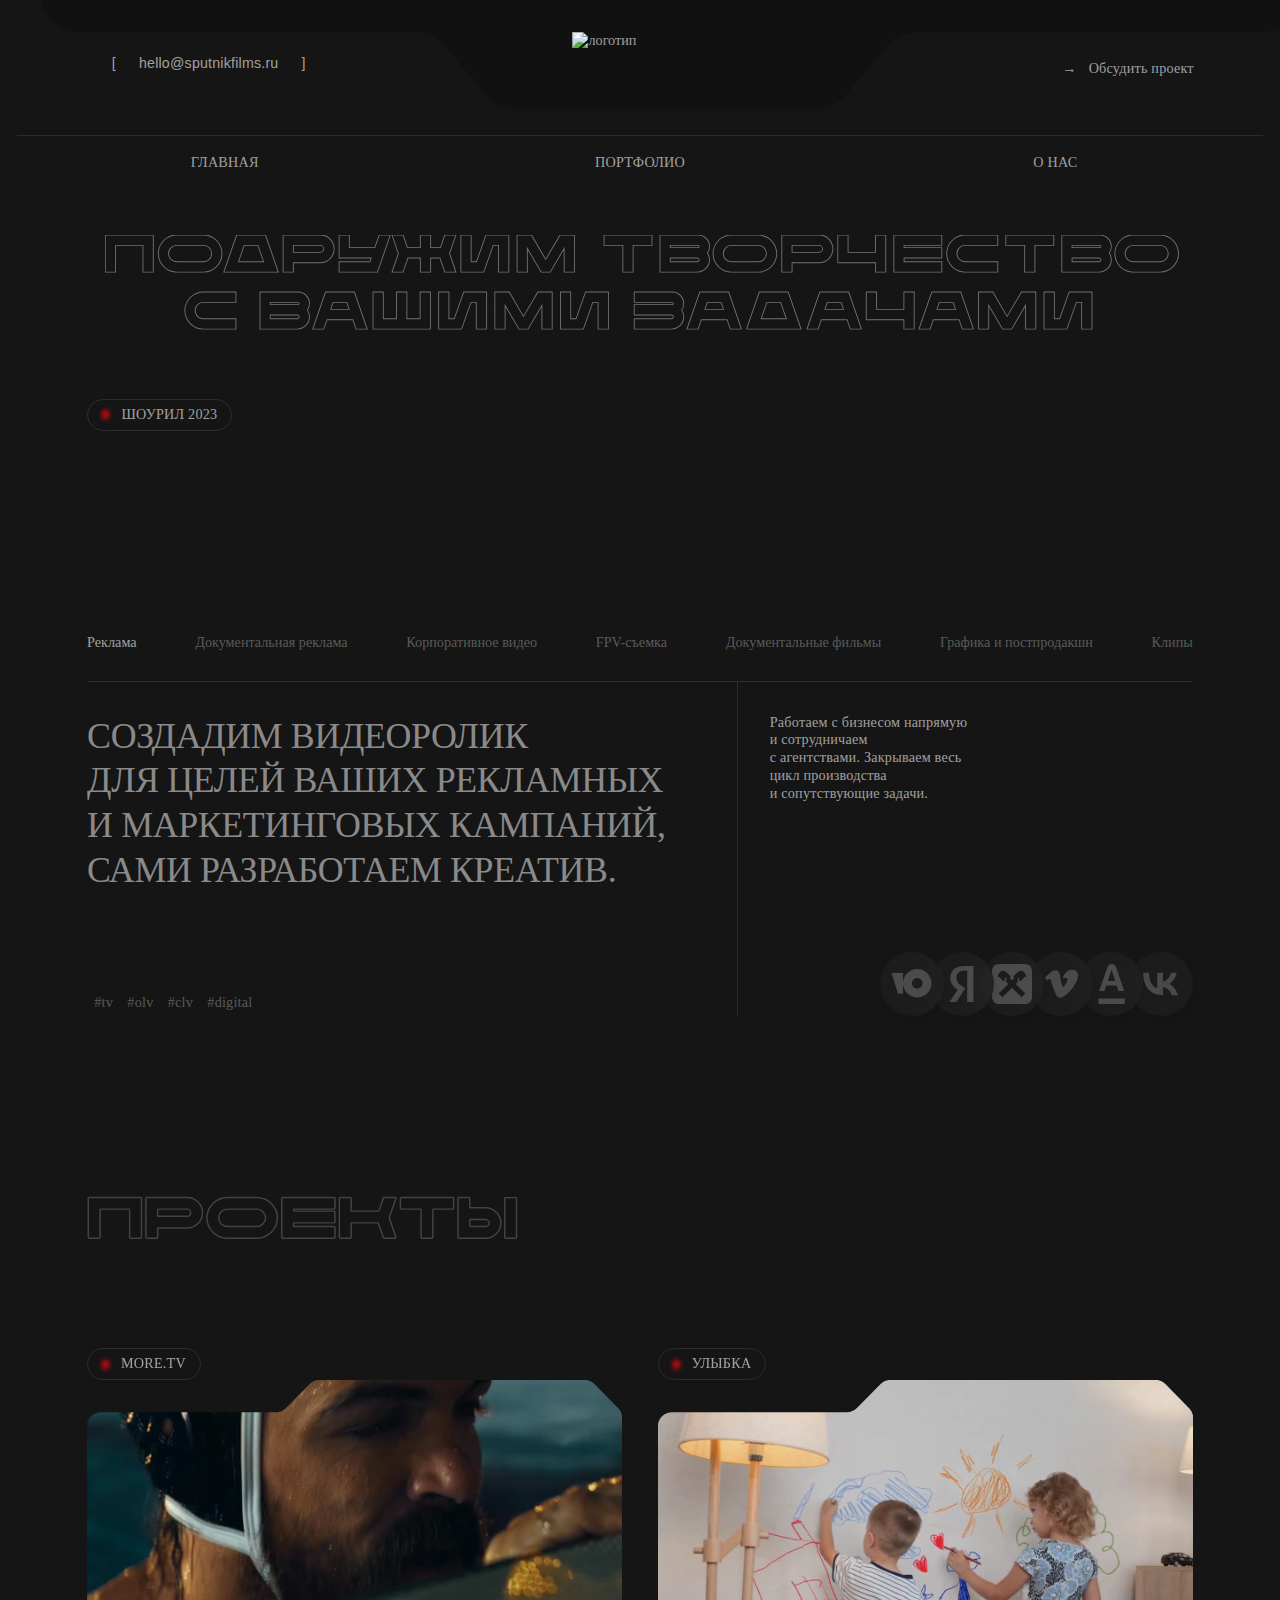
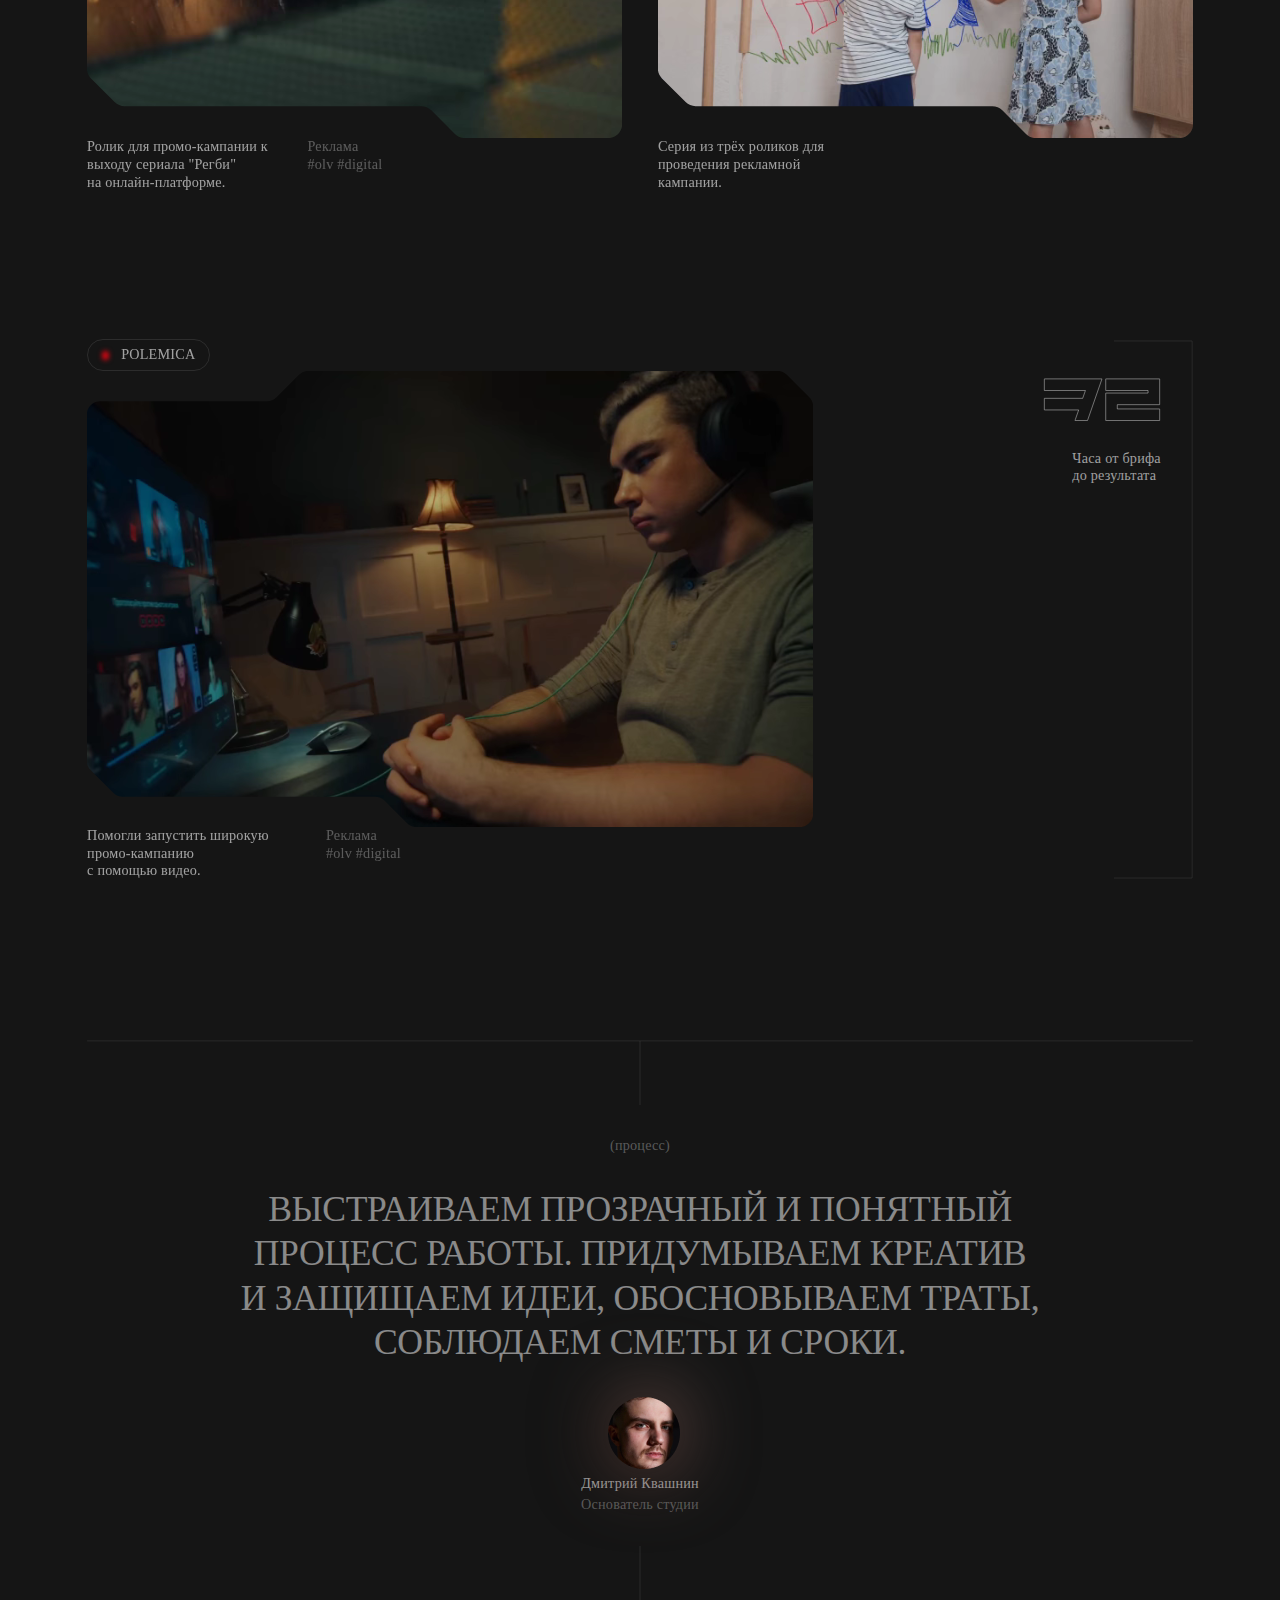
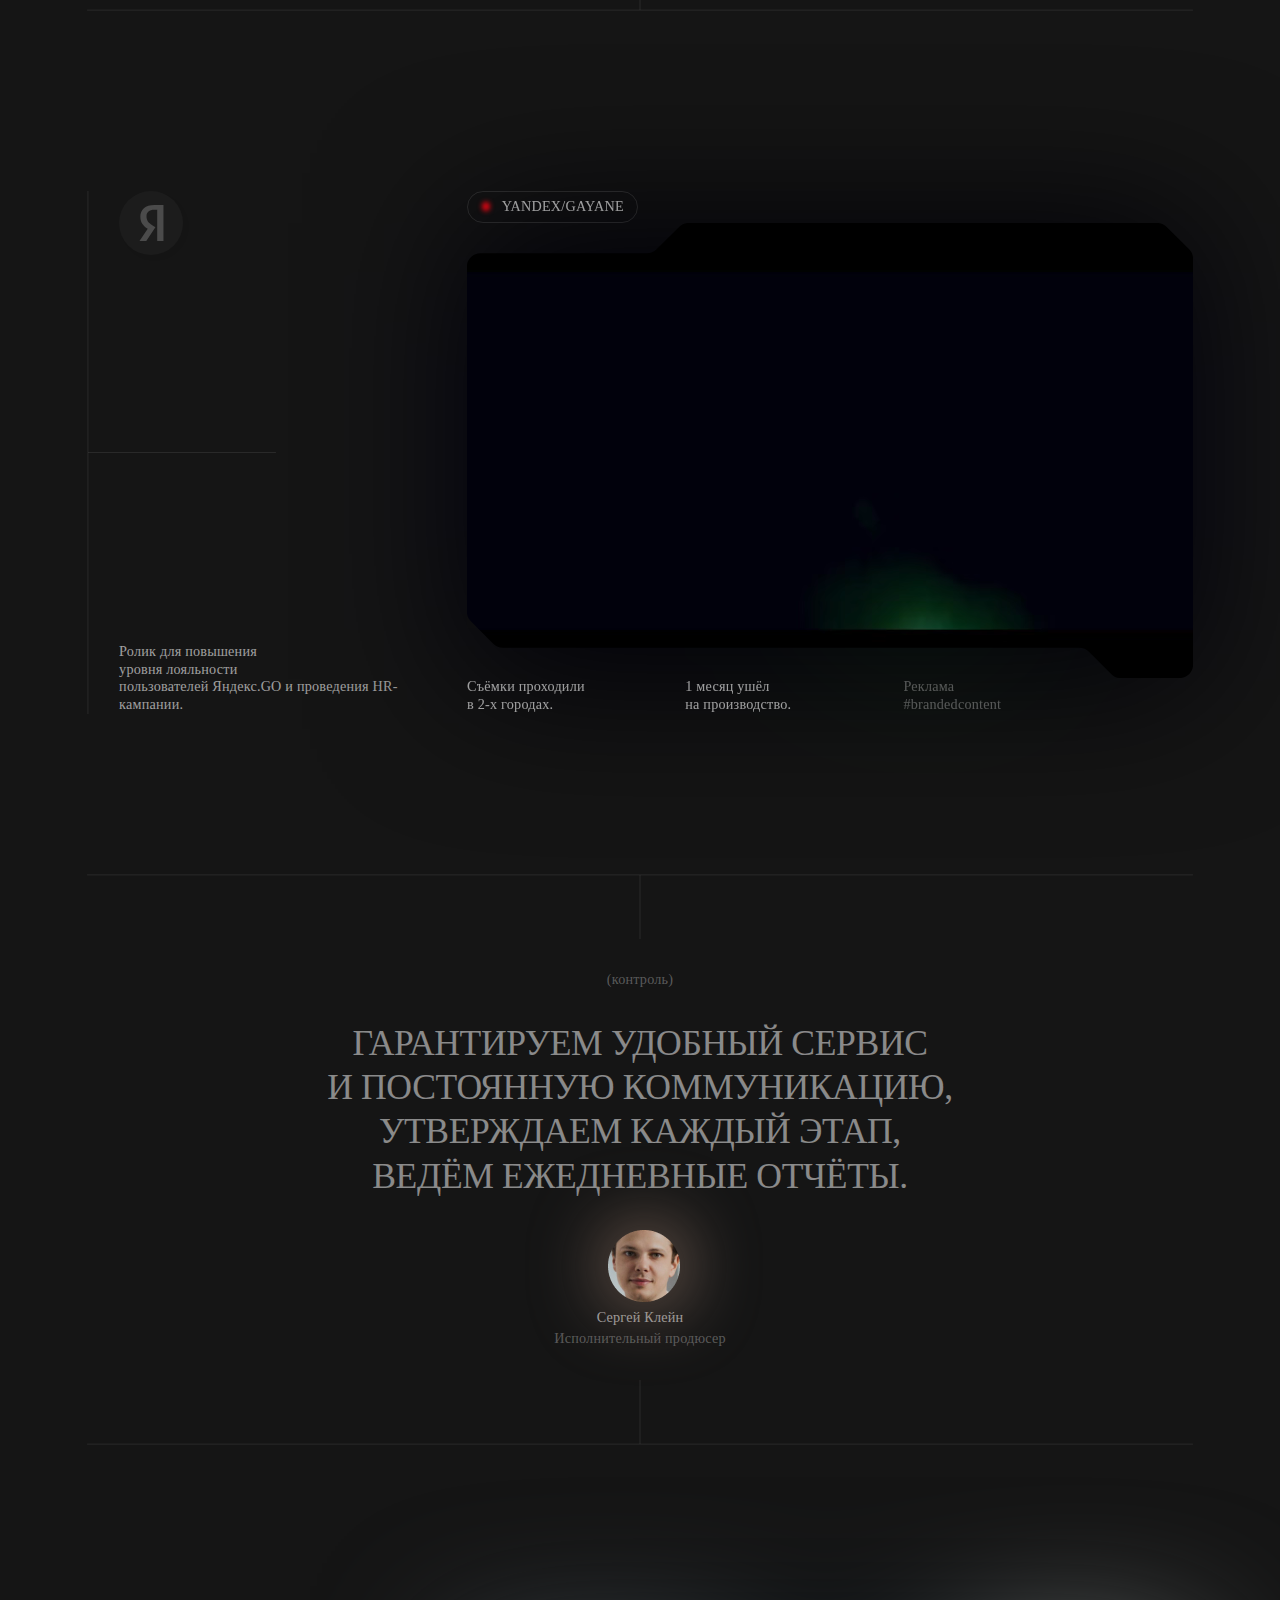
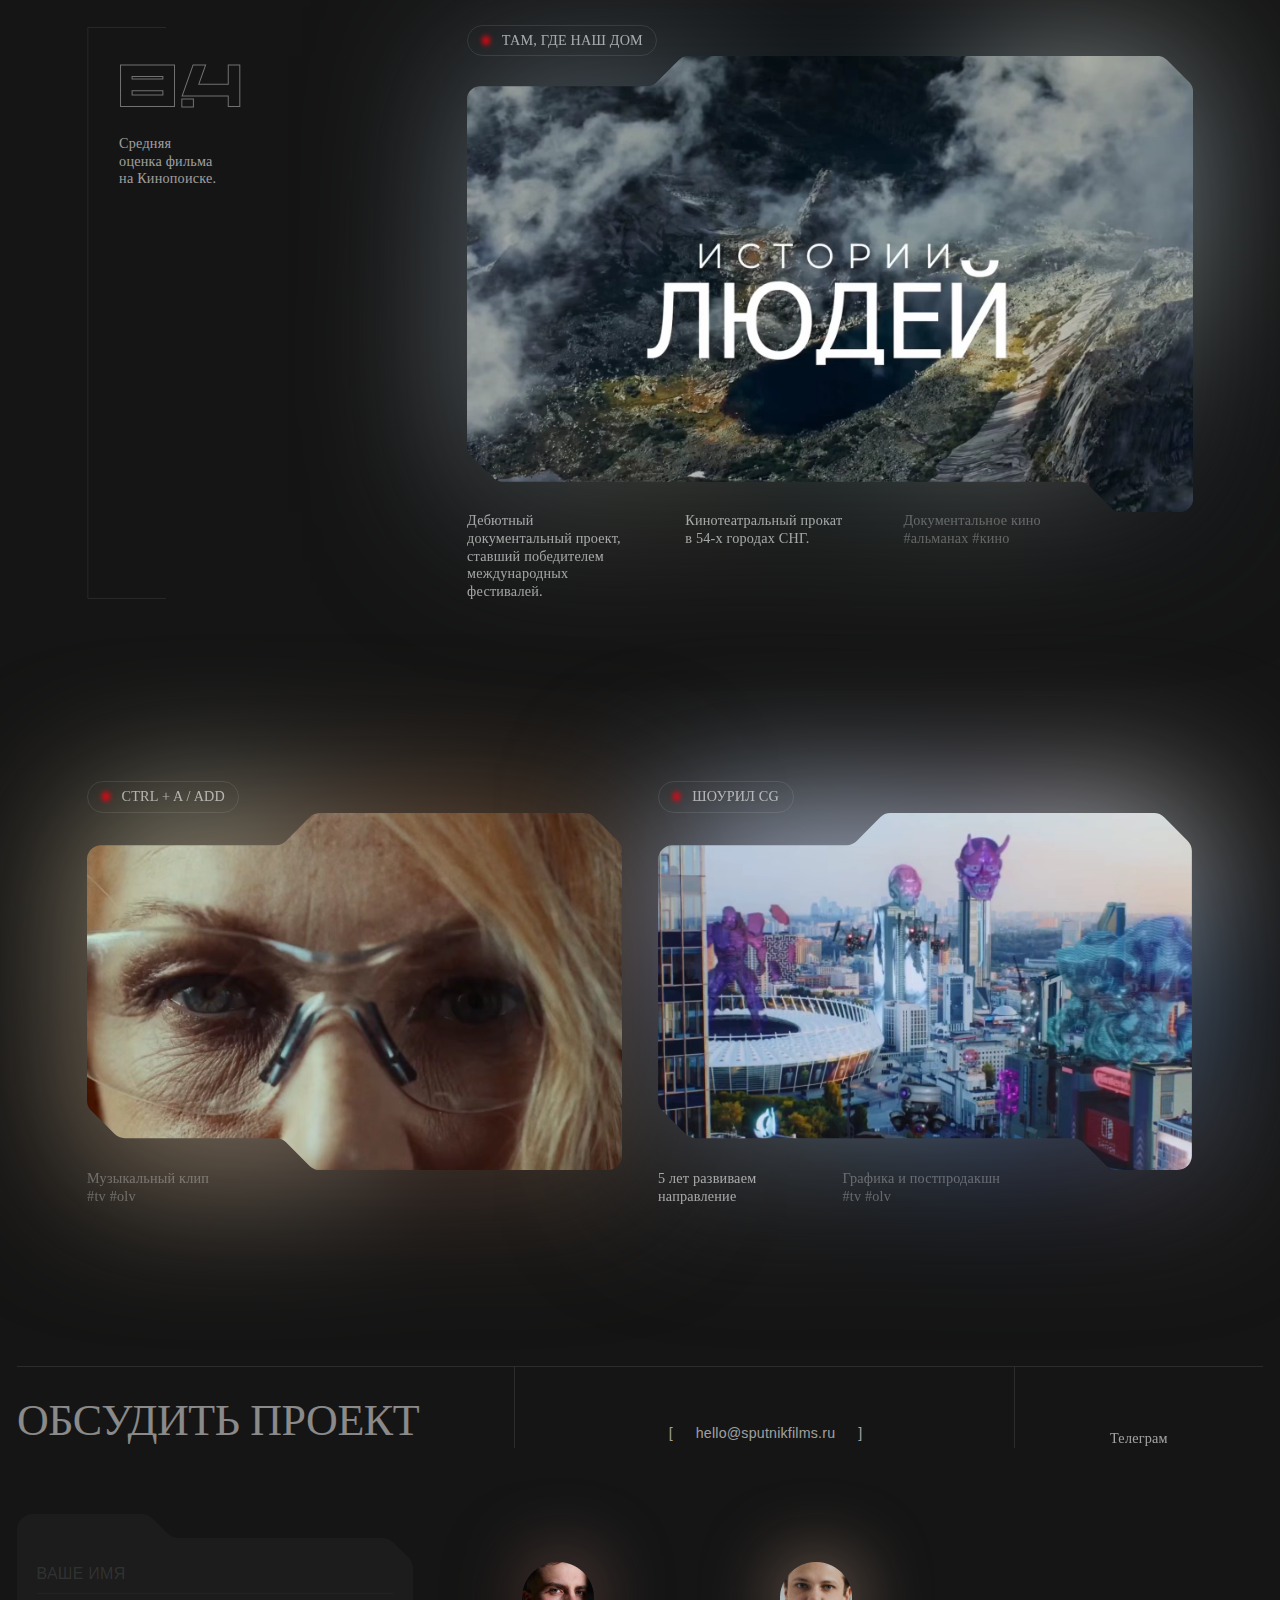
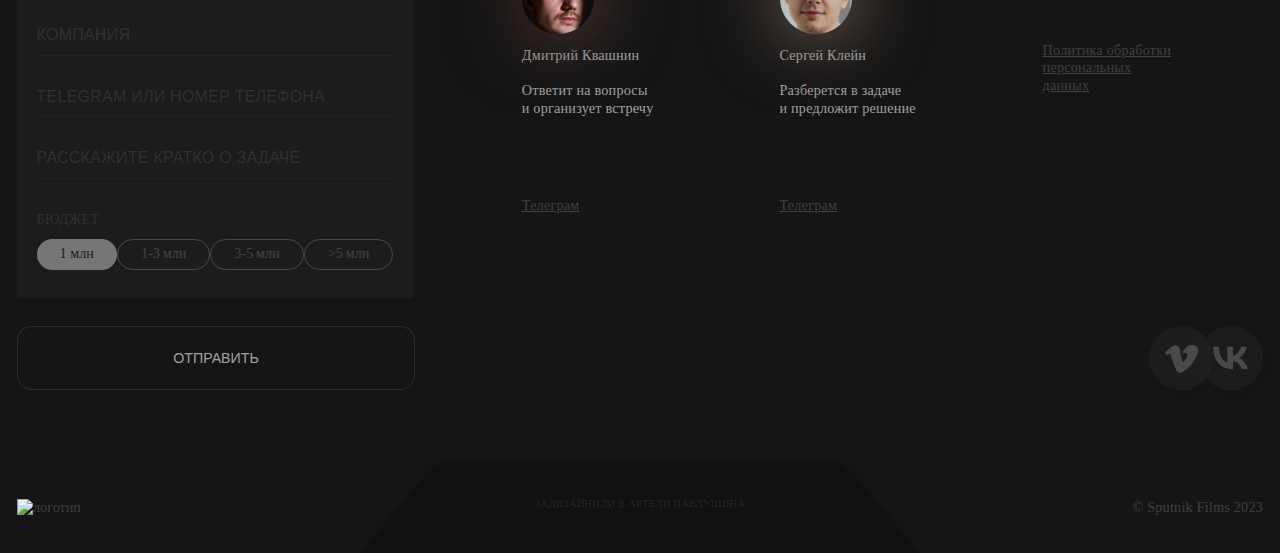
==== commit 0d10ef6d: "logo" ====
--- a/index.html
+++ b/index.html
@@ -874,7 +874,7 @@
         </div>
 
         <div class="footer__bottom">
-            <img src="../images/__logo.png" alt="логотип" class="footer__logo">
+            <img src="./images/__logo.png" alt="логотип" class="footer__logo">
             <a href="#" class="pavlushin">Задизайнили в артели павлушина</a>
             <p class="copyright">© Sputnik Films 2023</p>
         </div>
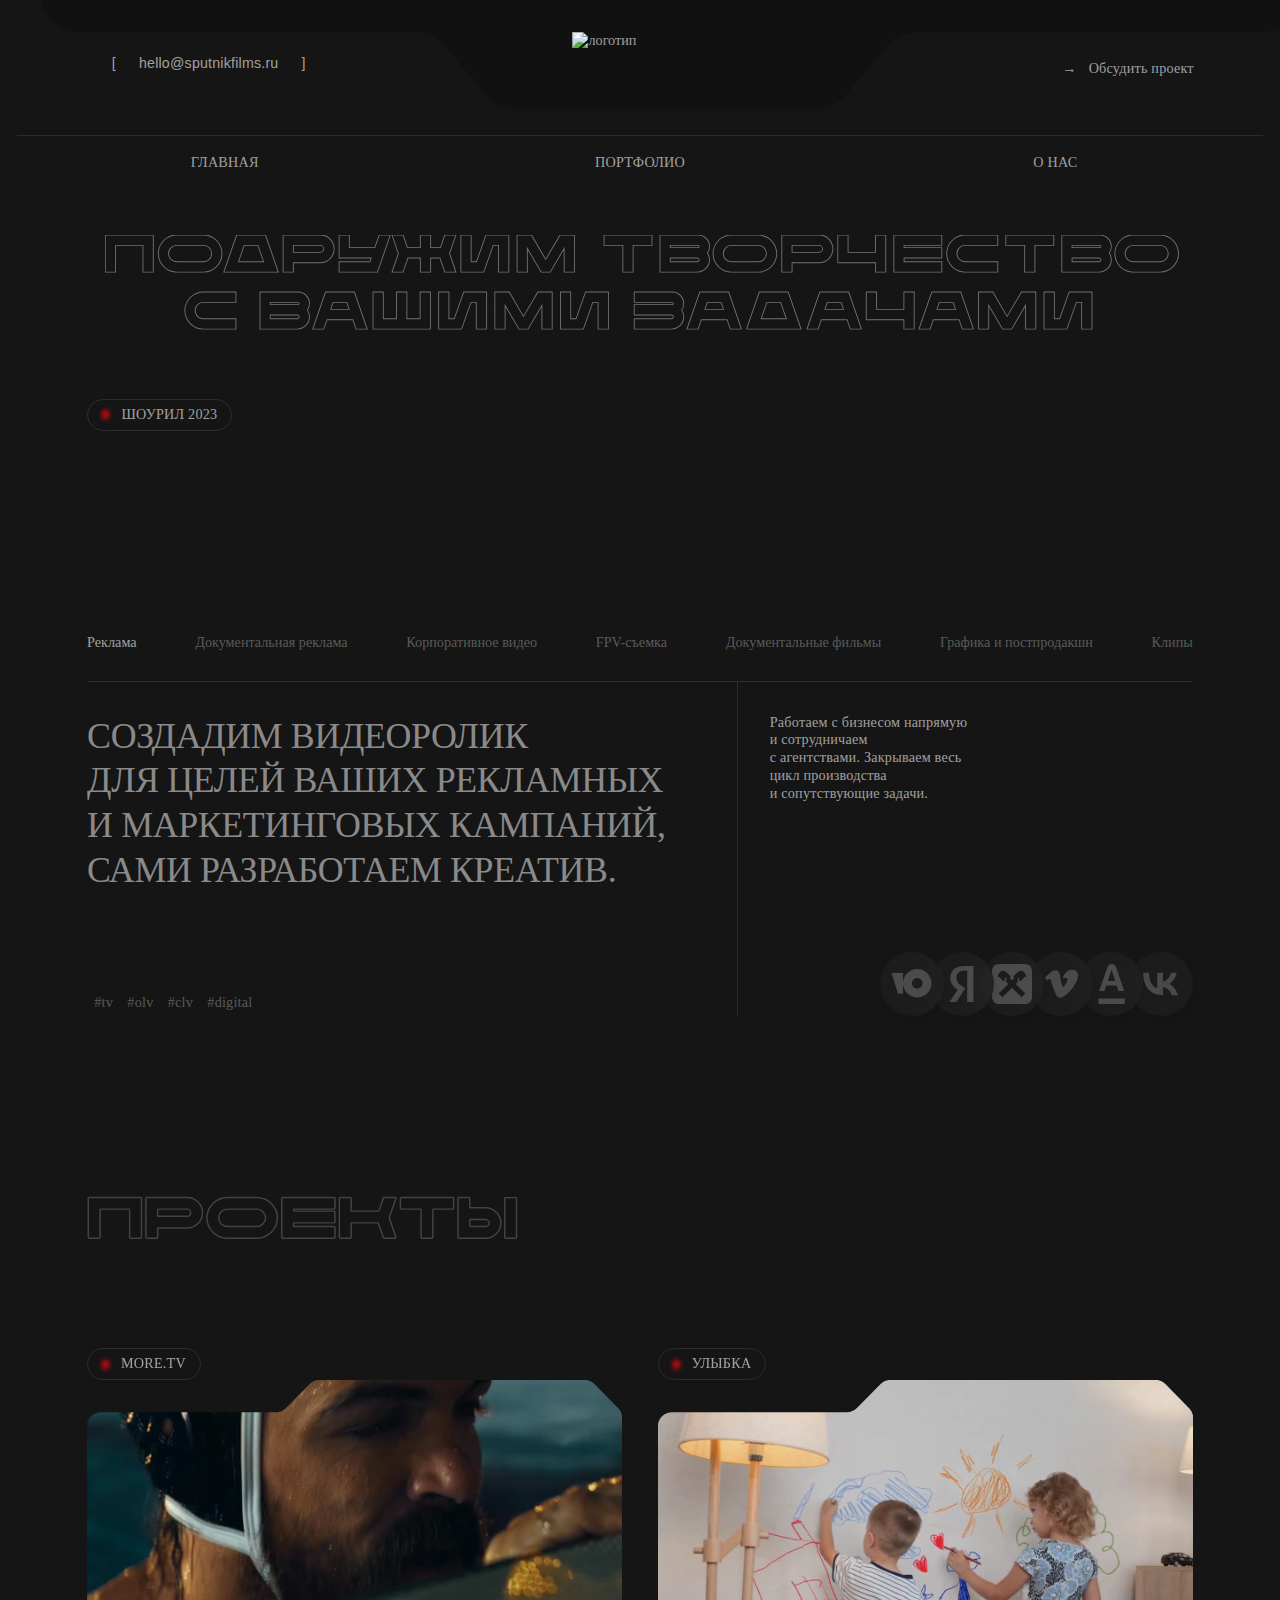
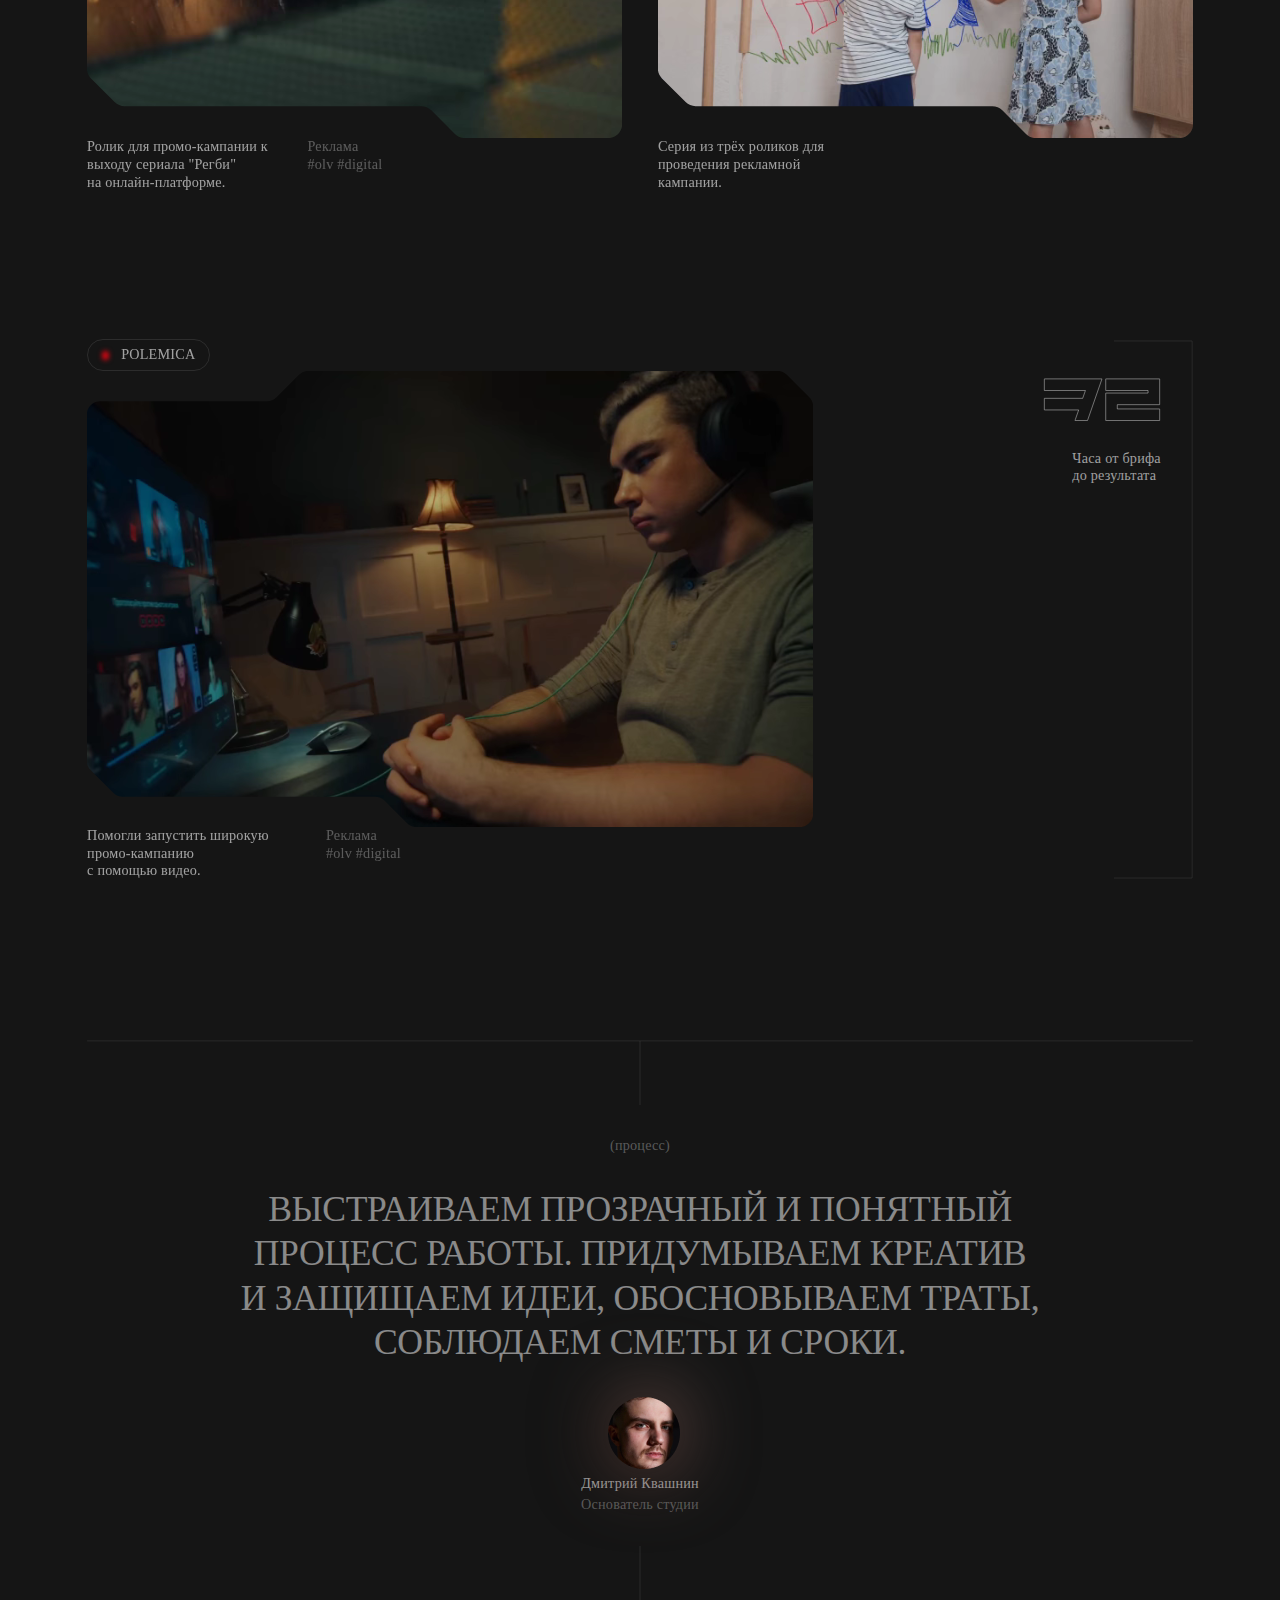
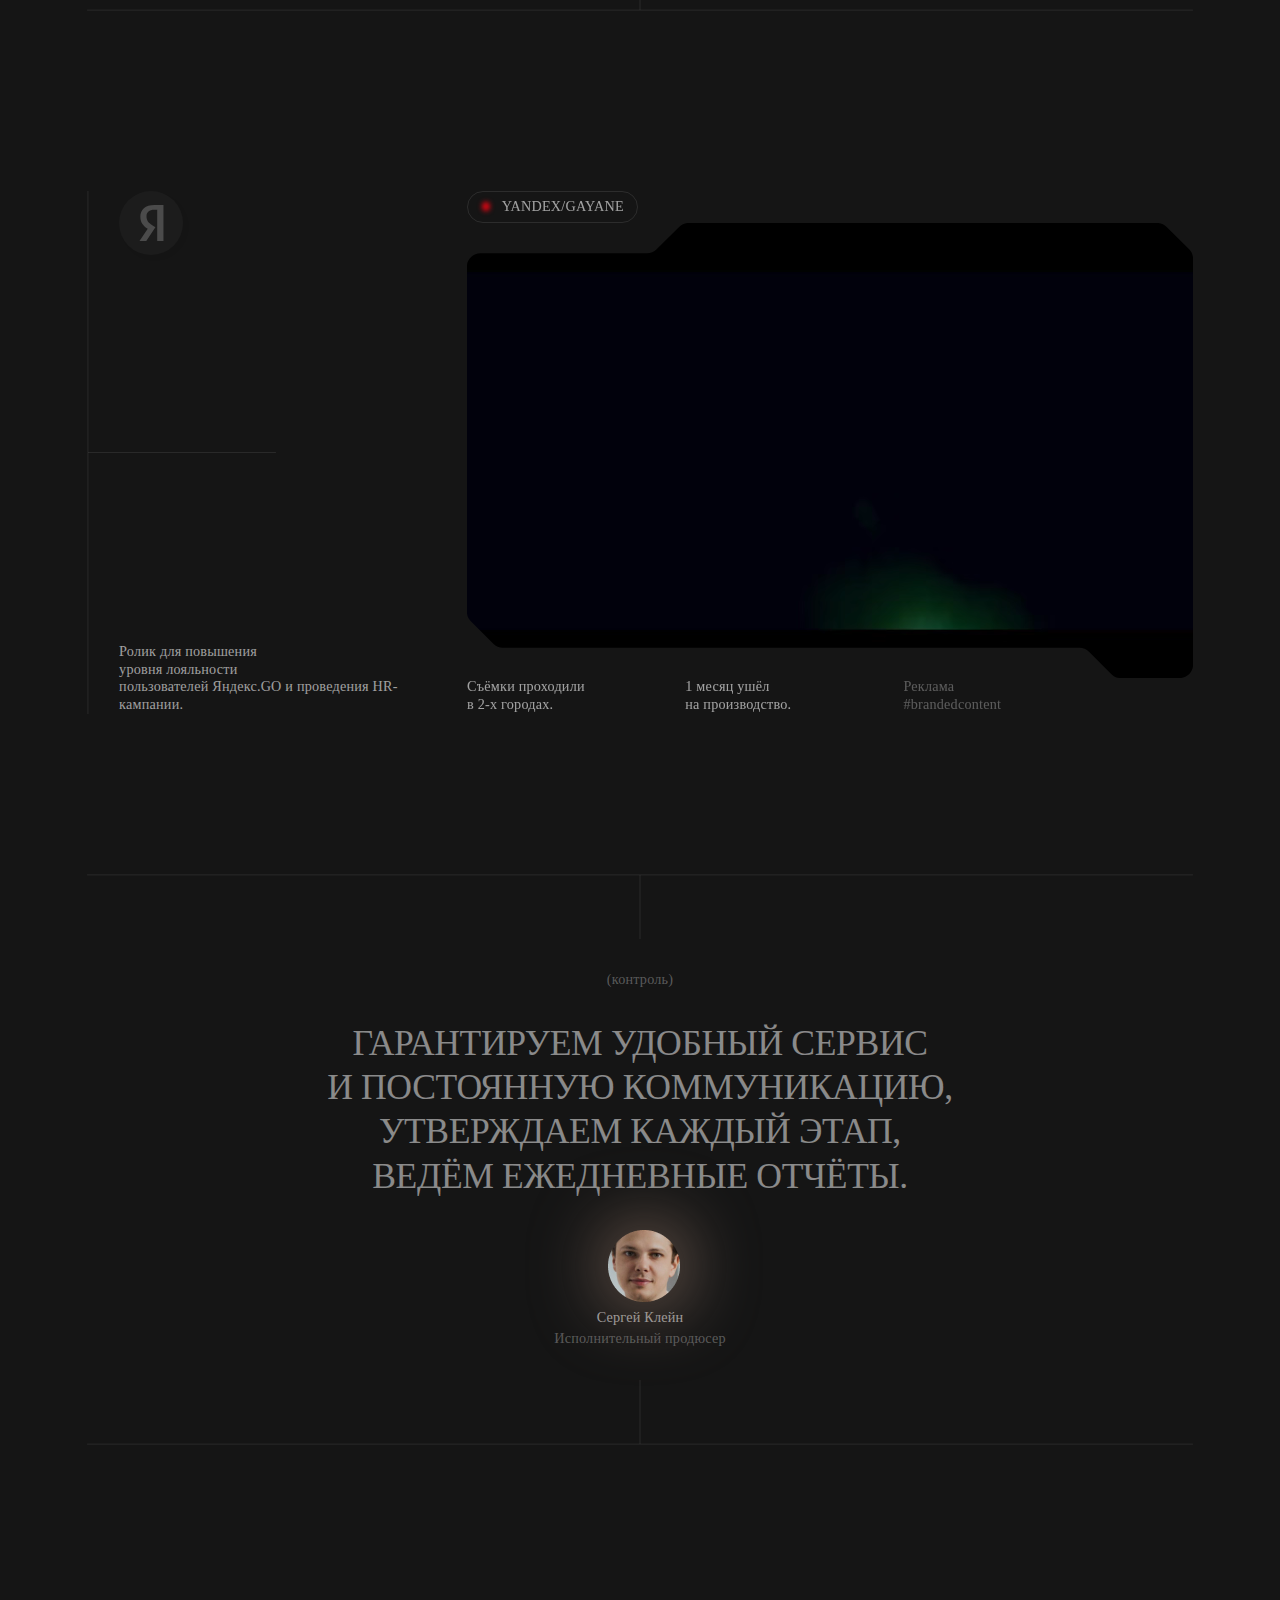
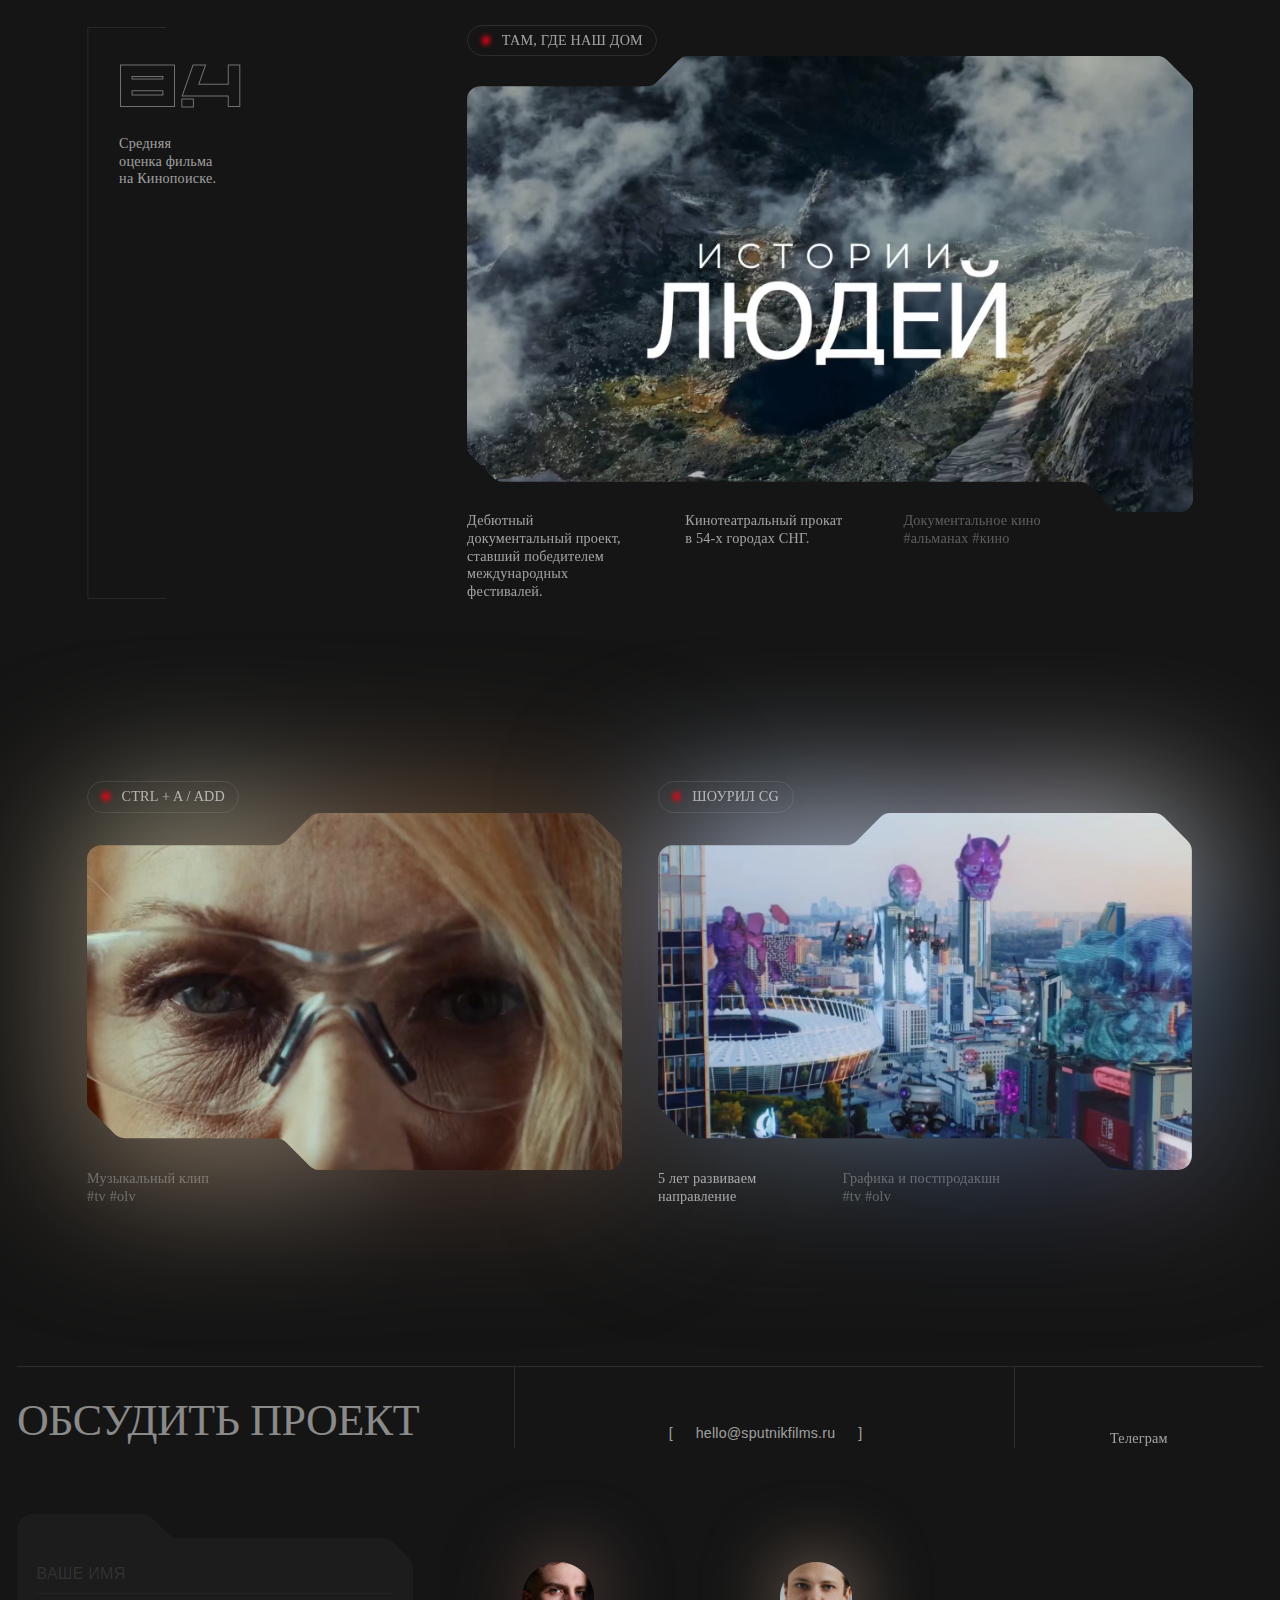
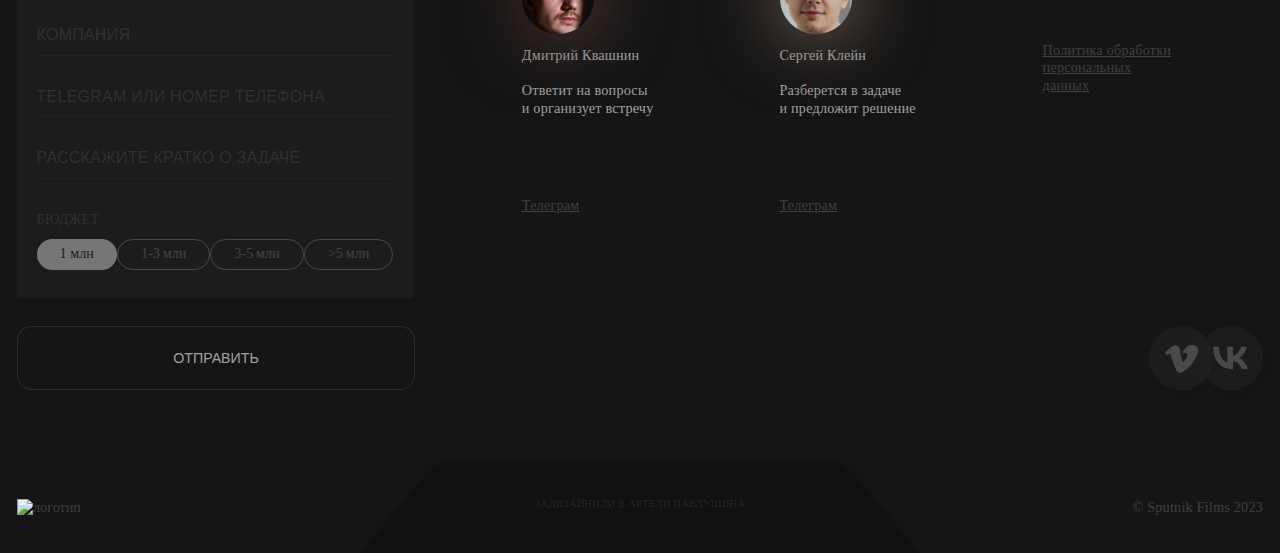
==== commit de72f5a9: "якорь" ====
--- a/index.html
+++ b/index.html
@@ -273,7 +273,7 @@
                     <article class="tab4">
                         <div class="tabs__content-container">
                             <div class="tabs__lead-block">
-                                <p class="tabs__lead-text">Летаем на спортивных дронах <br> с помощью VR-очков, делаем
+                                <p class="tabs__lead-text">Летаем на спортивных дронах <br> с помощью VR-очков, <br> делаем
                                     Full-fpv ролики <br> и внедряем в проекты.
                                 </p>
                                 <div class="tabs__lead-tags">
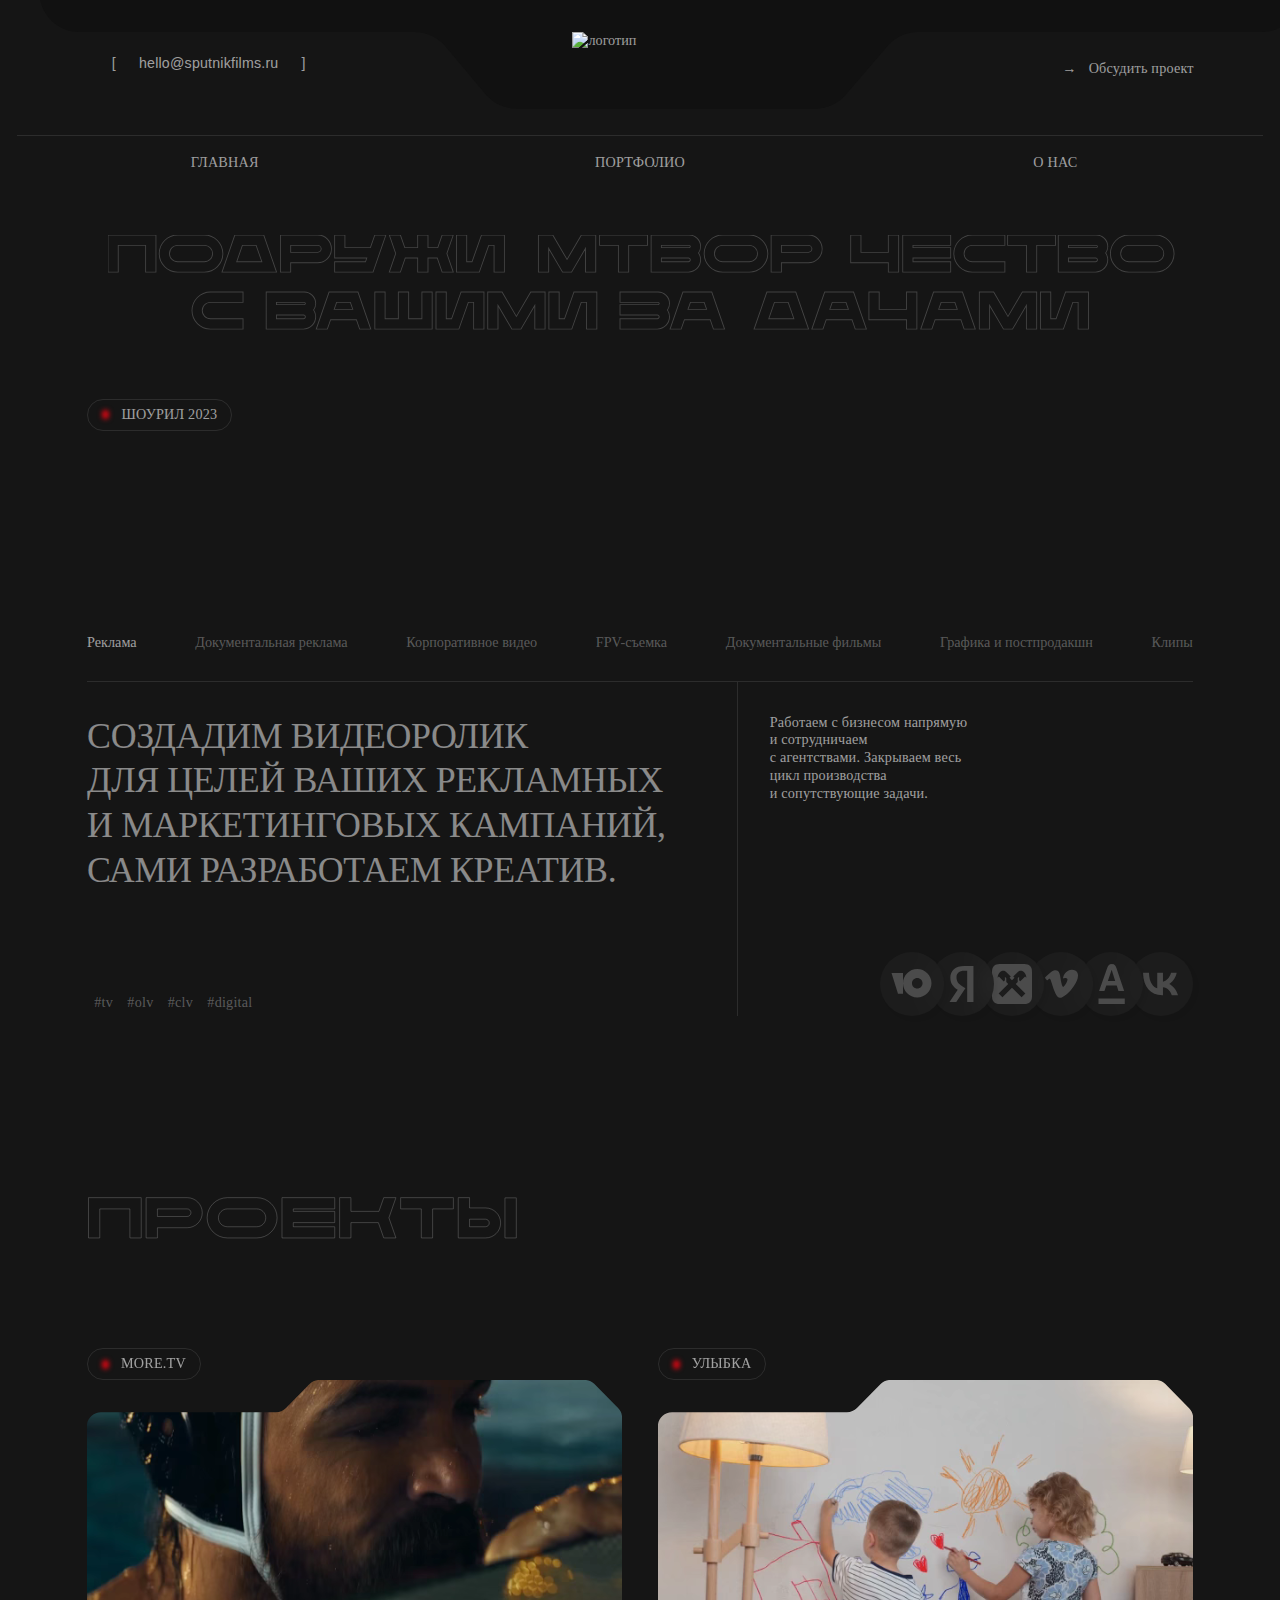
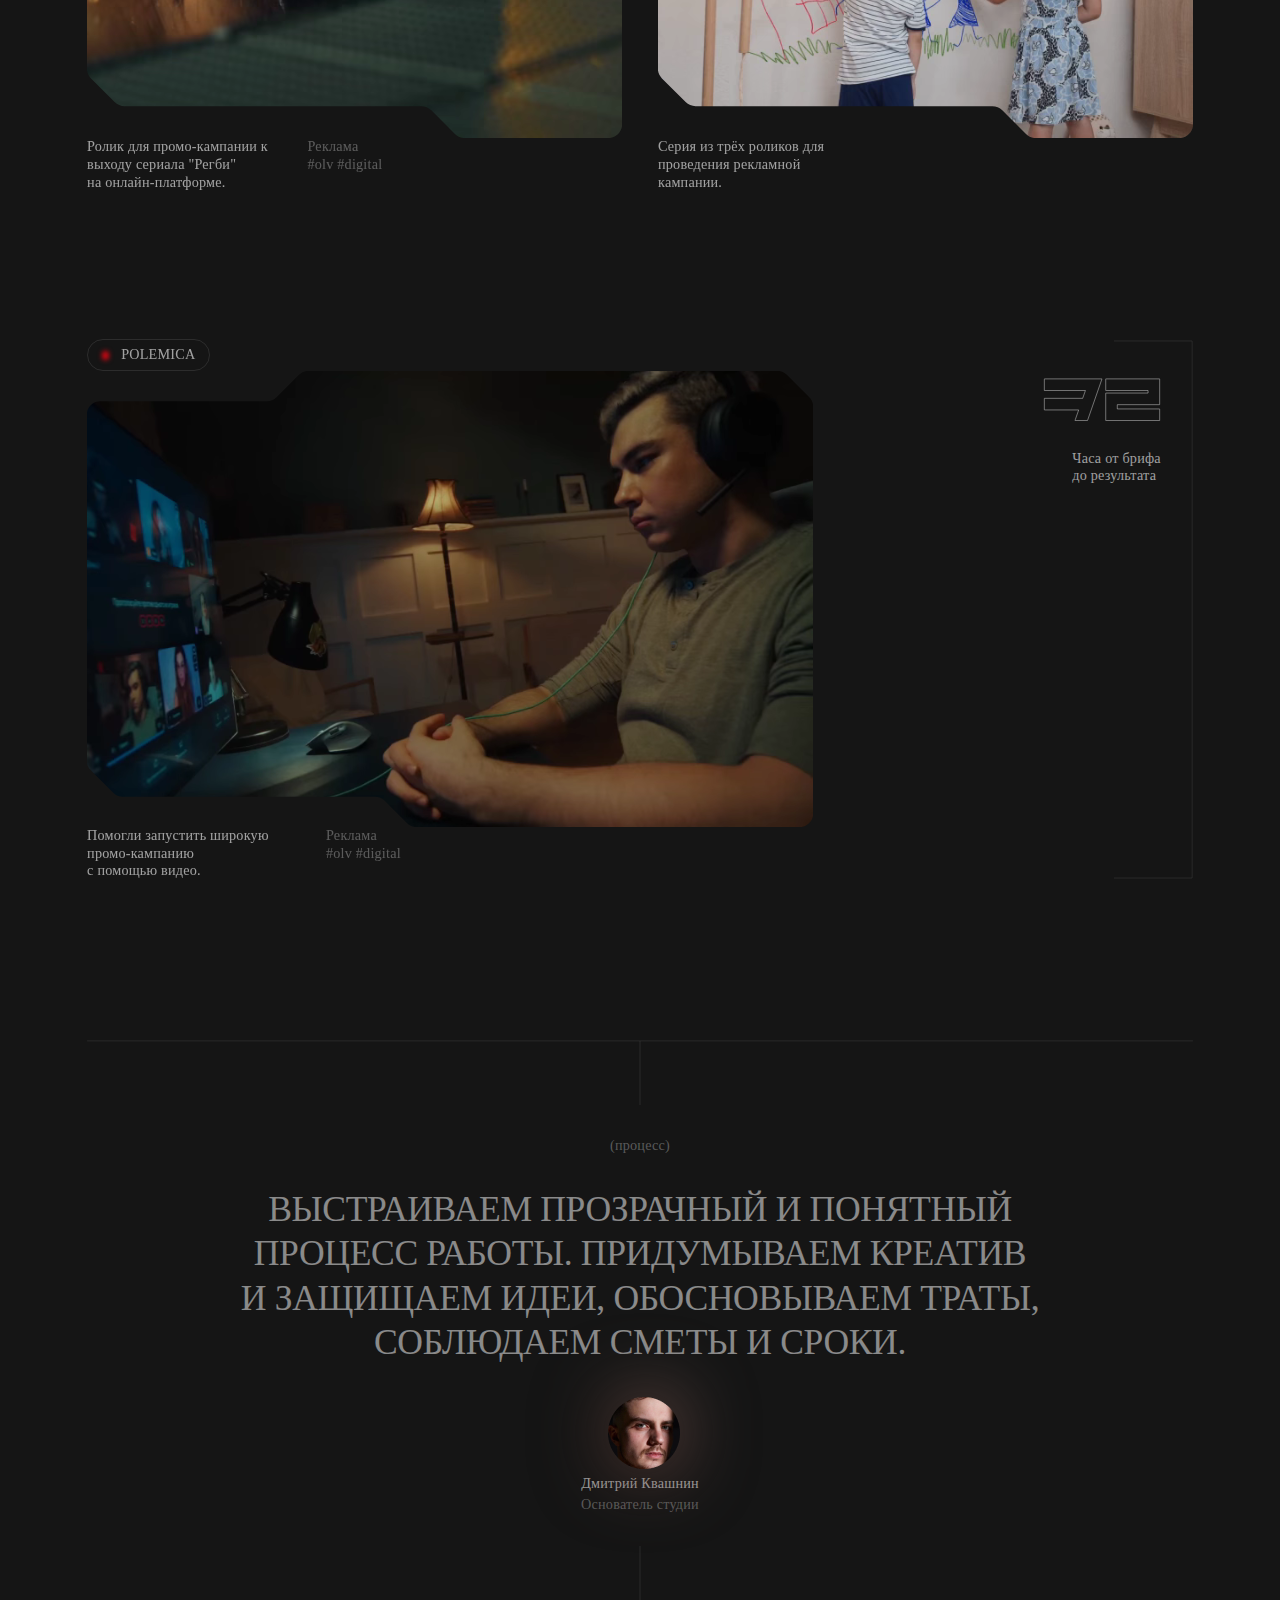
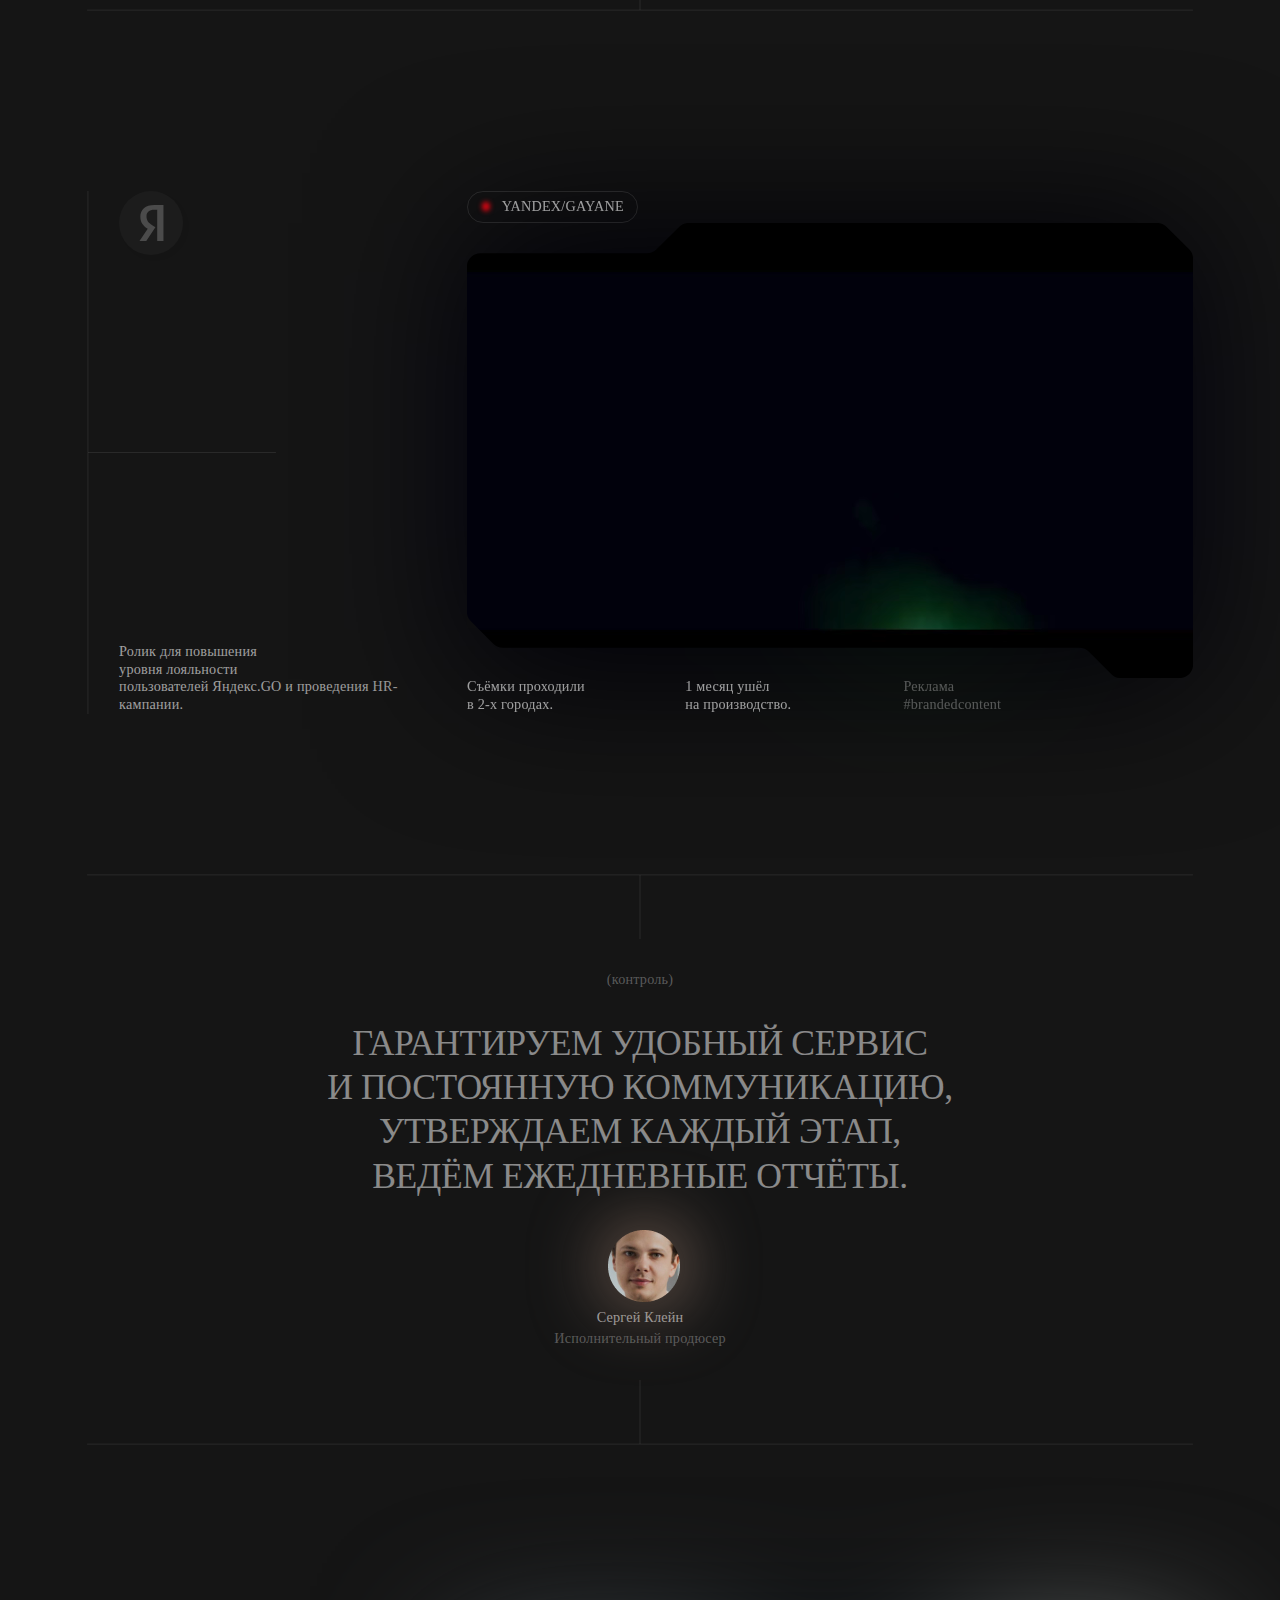
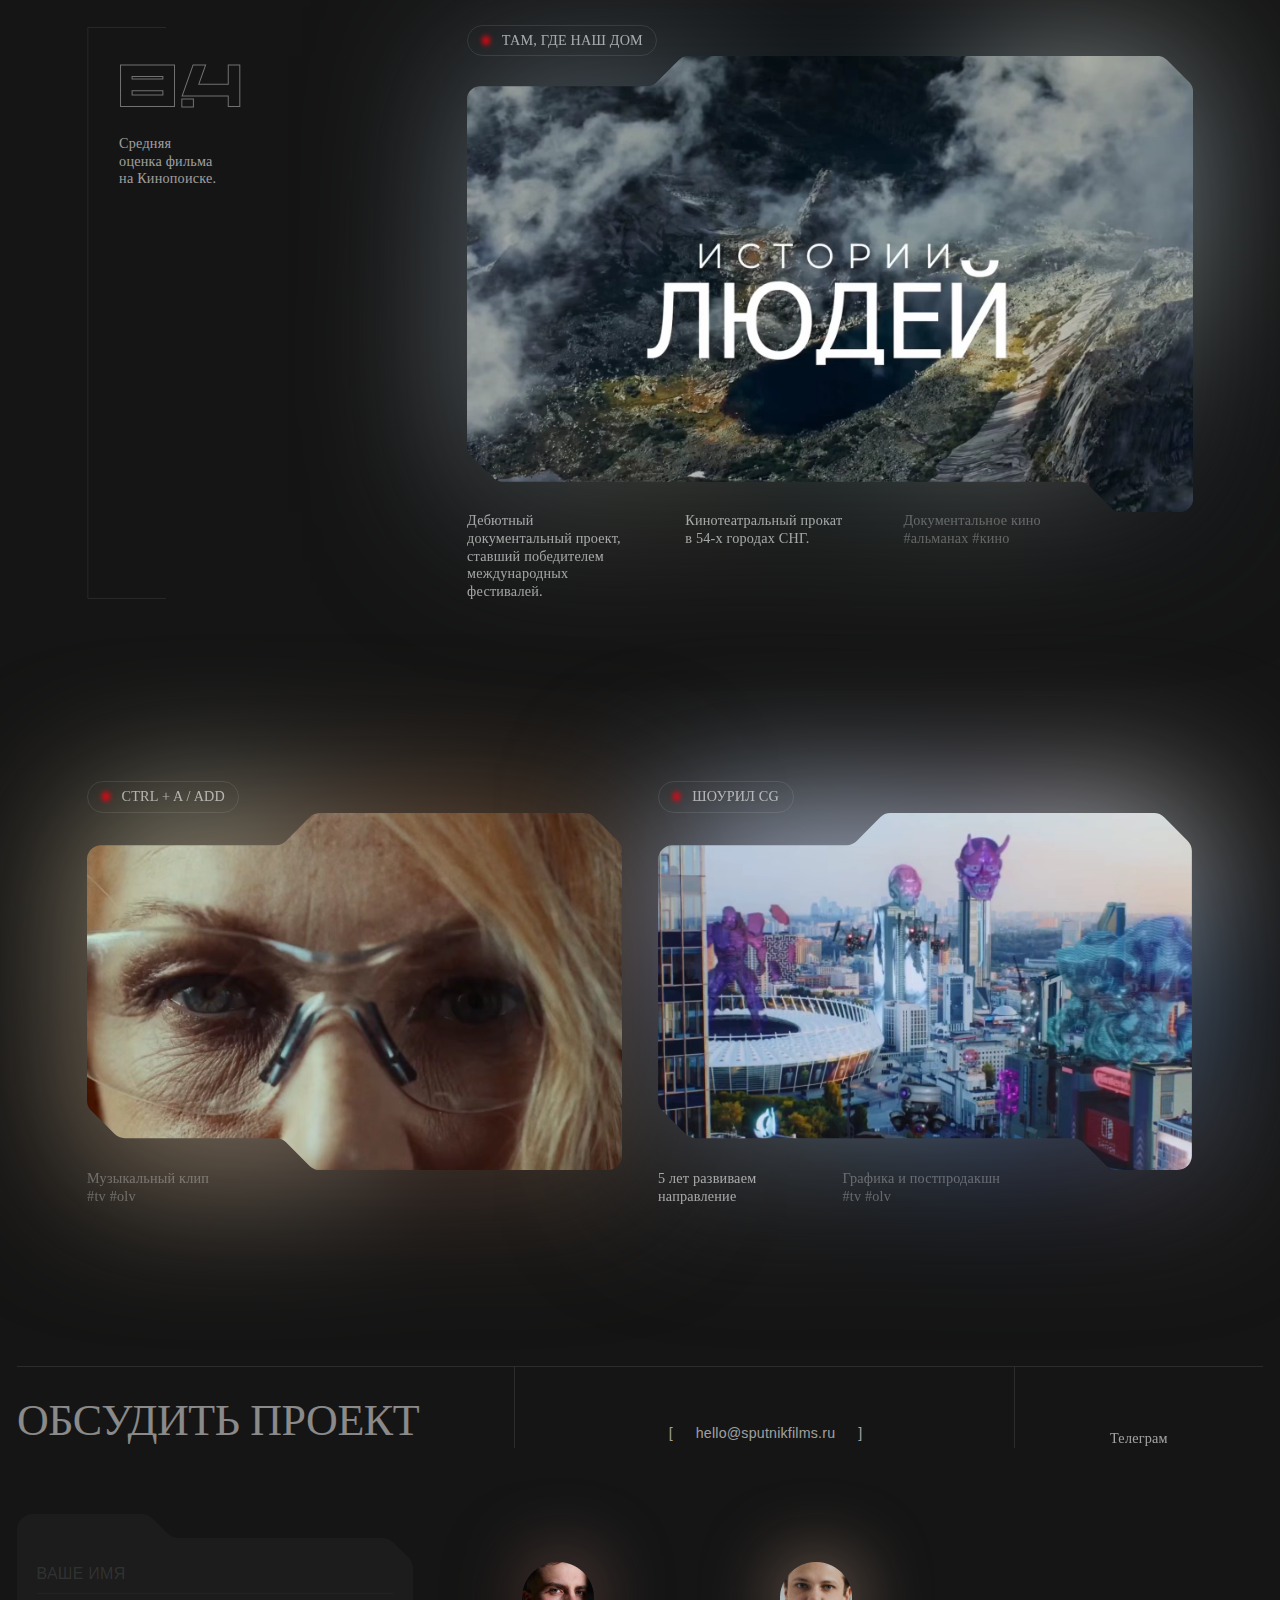
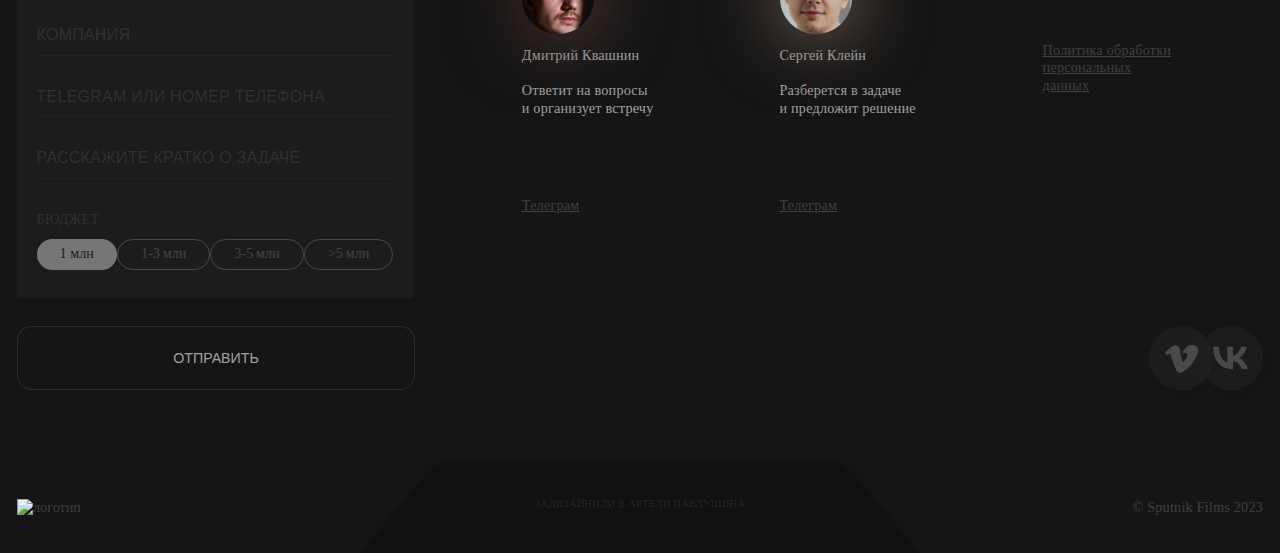
==== commit ca87deca: "правки 11.05" ====
--- a/index.html
+++ b/index.html
@@ -273,7 +273,7 @@
                     <article class="tab4">
                         <div class="tabs__content-container">
                             <div class="tabs__lead-block">
-                                <p class="tabs__lead-text">Летаем на спортивных дронах <br> с помощью VR-очков, <br> делаем
+                                <p class="tabs__lead-text">Летаем на спортивных дронах  с помощью VR-очков, <br> делаем
                                     Full-fpv ролики <br> и внедряем в проекты.
                                 </p>
                                 <div class="tabs__lead-tags">
@@ -378,7 +378,7 @@
                     <article class="tab6">
                         <div class="tabs__content-container">
                             <div class="tabs__lead-block">
-                                <p class="tabs__lead-text">Работаем с 3D-графикой, анимацией и VFX. Закрываем задачи по
+                                <p class="tabs__lead-text">Работаем с 3D-графикой, анимацией и VFX. <br> Закрываем задачи по
                                     монтажу, цветокоррекции <br> и саунд-дизайну. </p>
                                 <div class="tabs__lead-tags">
                                     <p class="tabs__lead-tags-text">#CG</p>
@@ -875,7 +875,7 @@
 
         <div class="footer__bottom">
             <img src="./images/__logo.png" alt="логотип" class="footer__logo">
-            <a href="#" class="pavlushin">Задизайнили в артели павлушина</a>
+            <a href="https://www.behance.net/pavlushin" class="pavlushin" target="_blank">Задизайнили в артели павлушина</a>
             <p class="copyright">© Sputnik Films 2023</p>
         </div>
 
--- a/pages/index.css
+++ b/pages/index.css
@@ -1277,30 +1277,6 @@
   align-self: center;
 }
 
-
-
-/* h2 {
-  margin: 0;
-  padding: 0;
-
-  font-family: 'JetBrains Mono';
-  font-style: normal;
-  font-weight: 500;
-  font-size: 16px;
-  line-height: 125%;
-
-  letter-spacing: 0.015em;
-  text-transform: uppercase;
-}
-
-@media screen and (max-width: 1439px) {
-  h2 {
-    font-size: 1.11vw;
-  }
-} */
-
-
-
 .portfolio {
   max-width: 1244px;
   margin: 0 auto;
@@ -1317,12 +1293,8 @@
 .portfolio__left {
   display: flex;
   flex-direction: column;
-
   max-width: 348px;
-
   gap: 3.33vw;
-
-
 }
 
 .tags__container {
@@ -1330,7 +1302,6 @@
   flex-direction: column;
   gap: 1.11vw;
 }
-
 
 .portfolio__right {
   max-width: 860px;
@@ -1338,43 +1309,52 @@
 
 .portfolio__category-header {
   font-weight: 500;
-  font-size: 1.11vw;
+  font-size: 16px;
   line-height: 1.25;
-
   letter-spacing: 0.015em;
   text-transform: uppercase;
-
   color: rgba(255, 255, 255, 0.2);
-
 }
 
 .portfolio__categories {
   display: flex;
   flex-wrap: wrap;
-
   gap: 0.56vw;
-
   max-width: 242px;
-
-}
-
+}
 
 .stiky {
   position: sticky;
   top: 2em;
-
   display: flex;
   flex-direction: column;
   gap: 3.33vw;
 }
 
-.portfolio__category {
+.filter-links { 
+  margin: 0;
+  padding: 0;
+  list-style: none;
+  width: 100%;
+  height:auto;
+  overflow: hidden;
+  display: flex;
+  flex-wrap: wrap;
+  gap: 0.56vw;
+  max-width: 242px;
+}
+
+.filter-links li {
+  display: inline;
+  float: left;
+}
+
+.portfolio__button {
+  display: block;
   -webkit-appearance: none;
   -moz-appearance: none;
   appearance: none;
-
-  border: 0;
-  border-radius: 0;
+  box-sizing: border-box;
 
   justify-content: center;
   align-items: center;
@@ -1387,9 +1367,97 @@
   background: none;
 
   color: rgba(255, 255, 255, 0.6);
-
-}
-
+  cursor: pointer;
+}
+
+.portfolio__button:hover {
+  border: 1px solid rgba(255, 255, 255, 0.4);
+}
+
+.portfolio__button:active {
+  background-color: rgba(255, 255, 255, 0.1);
+  border: 1px solid rgba(255, 255, 255, 0.1);
+
+}
+
+.filter-sections {
+   
+
+  margin-top: 5vw;
+
+  display: grid;
+  grid-template-columns: repeat(2, 1fr);
+  gap: 2.50vw;
+
+  grid-auto-rows: auto;
+  grid-auto-columns: auto;
+  grid-auto-flow: row;
+
+  max-width: 860px
+}
+
+
+
+.filter-sections div {
+  opacity: 0; 
+  display: none;
+  float: left;
+  transition: all 500s ease; 
+}
+
+.view {
+  display: grid !important;
+  opacity: 1 !important; 
+  transform: scale(1);
+  border-radius:4px;
+  animation: selected 400ms 1 linear; 
+}
+
+.view:nth-child(3n)  {
+  gap: 1.11vw;
+
+  grid-column-start: 1;
+  grid-column-end: -1;
+
+  max-width: 860px;
+}
+
+
+@keyframes selected {
+  0% {
+		scale: 0.8;
+	}
+	
+	100% {
+		scale: 1;
+	}
+}
+
+
+.portfolio__img{
+grid-row: 2;
+border-radius: 20px;
+}
+
+
+/* .portfolio__category {
+  -webkit-appearance: none;
+  -moz-appearance: none;
+  appearance: none;
+
+  justify-content: center;
+  align-items: center;
+  padding: 0.42vw 0.83vw;
+  gap: 0.56vw;
+
+  border: 1px solid rgba(255, 255, 255, 0.1);
+  border-radius: 1.11vw;
+
+  background: none;
+
+  color: rgba(255, 255, 255, 0.6);
+
+}
 
 .portfolio__category:hover {
   border: 1px solid rgba(255, 255, 255, 0.4);
@@ -1400,7 +1468,7 @@
   color: #1C1C1C;
   border: 1px solid rgba(255, 255, 255, 0);
   background-color: rgba(255, 255, 255, 0.6);
-}
+} */
 
 .portfolio__tag {
   -webkit-appearance: none;
@@ -1426,7 +1494,7 @@
 
 }
 
-.portfolio__tag:active {
+.portfolio__tag .active {
   color: rgba(255, 255, 255, 0.6);
 }
 
@@ -1452,28 +1520,27 @@
   grid-auto-flow: row;
 
   max-width: 860px;
-}
-
-.portfolio__project-2 {
-  display: flex;
-  flex-direction: column;
-
-  gap: 1.11vw;
-
-  max-width: 412px;
-}
-
-.portfolio__project-1 {
-  display: flex;
-  flex-direction: column;
-
+
+}
+
+/* 
+.portfolio__project-1:nth-child(3n)  {
   gap: 1.11vw;
 
   grid-column-start: 1;
   grid-column-end: -1;
 
   max-width: 860px;
-}
+
+} */
+
+.portfolio__project-1 {
+  gap: 1.11vw;
+
+  max-width: 412px;
+}
+
+
 
 
 
@@ -1483,7 +1550,6 @@
 .team {
   display: flex;
   flex-direction: column;
-  gap: 2em;
 
   margin: 0 auto;
   margin-top: 4em;
@@ -1499,14 +1565,10 @@
 }
 
 .team__lead {
-  padding-top: 40px;
   padding-bottom: 40px;
   display: flex;
   flex-direction: column;
-  gap: 64px;
-
-  border-left: 1px solid rgba(255, 255, 255, 0.1);
-  border-right: 1px solid rgba(255, 255, 255, 0.1);
+  
 }
 
 .lead-text {
@@ -1517,6 +1579,8 @@
   text-align: center;
   letter-spacing: -0.01em;
   text-transform: uppercase;
+  padding-top: 64px;
+  
 }
 
 .title__decoration {
@@ -1531,6 +1595,9 @@
   justify-content: space-between;
 
   align-items: center;
+  border-left: 1px solid rgba(255, 255, 255, 0.1);
+  border-right: 1px solid rgba(255, 255, 255, 0.1);
+  padding-top: 64px;
 }
 
 
@@ -1544,6 +1611,8 @@
   align-items: center;
   padding: 0px;
   gap: 4px;
+  border-left: 1px solid rgba(255, 255, 255, 0.1);
+  border-right: 1px solid rgba(255, 255, 255, 0.1);
 
 }
 
@@ -1574,6 +1643,9 @@
   box-sizing: border-box;
   padding-left: 42px;
   padding-right: 42px;
+  border-left: 1px solid rgba(255, 255, 255, 0.1);
+  border-right: 1px solid rgba(255, 255, 255, 0.1);
+  padding-top: 64px;
 }
 
 
@@ -1627,7 +1699,7 @@
   max-width: 1246px;
   width: calc(100% - 204px);
   margin: 0 auto;
-  margin-top: 96px;
+  margin-top: 160px;
   display: flex;
   flex-direction: column;
 
@@ -1684,7 +1756,7 @@
   max-width: 1246px;
   width: calc(100% - 204px);
   margin: 0 auto;
-  margin-top: 48px;
+  margin-top: 160px;
   display: flex;
   flex-direction: column;
 
@@ -1749,15 +1821,13 @@
 
   max-width: 500px;
 
-  margin: 0 auto;
   display: flex;
   gap: 30px;
 
-  margin-top: 128px;
-  margin-bottom: 128px;
-
-  align-items: center;
-  justify-content: center;
+  margin-top: 56px;
+  margin-bottom: 56px;
+
+
 }
 
 
@@ -1820,8 +1890,8 @@
 
 
 #footer-anchor {
-  padding-top: 50vh;
-  margin-top: -50vh;
+  padding-top: 18vh;
+  margin-top: -18vh;
 }
 
 
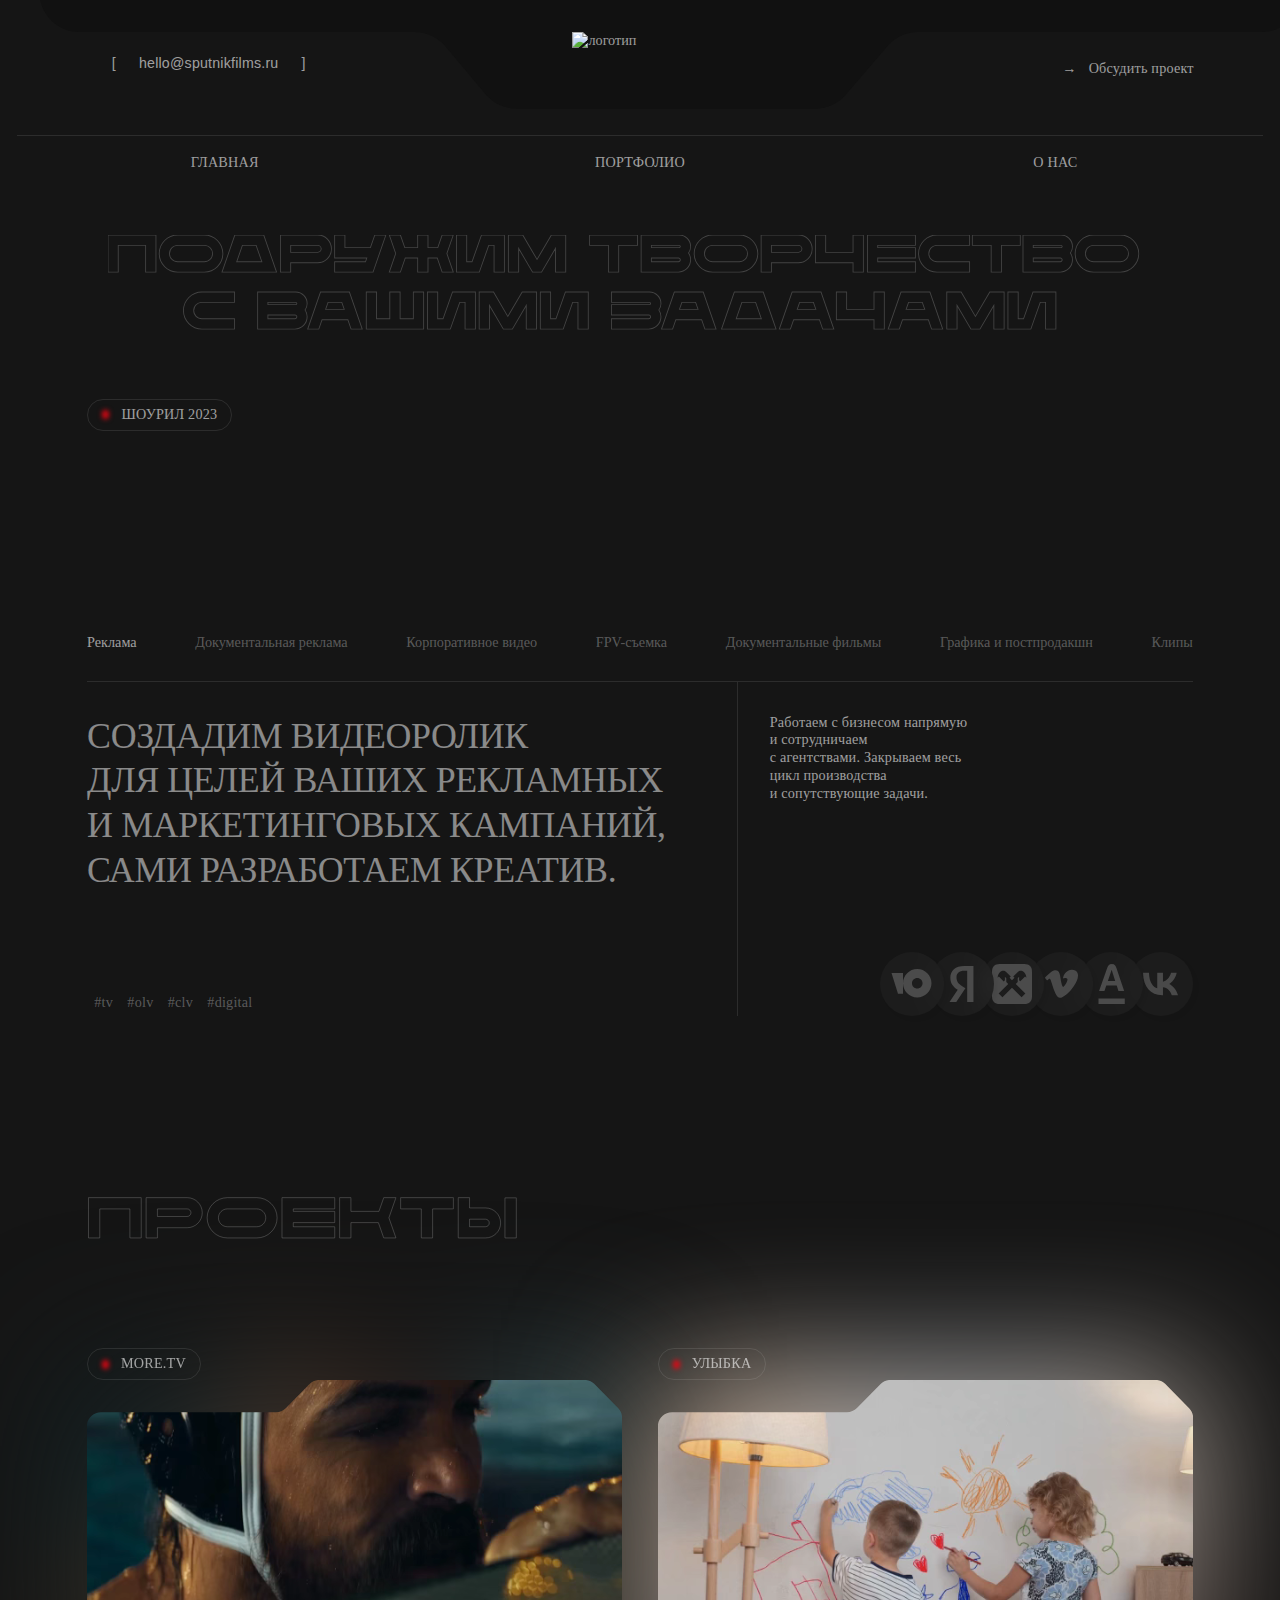
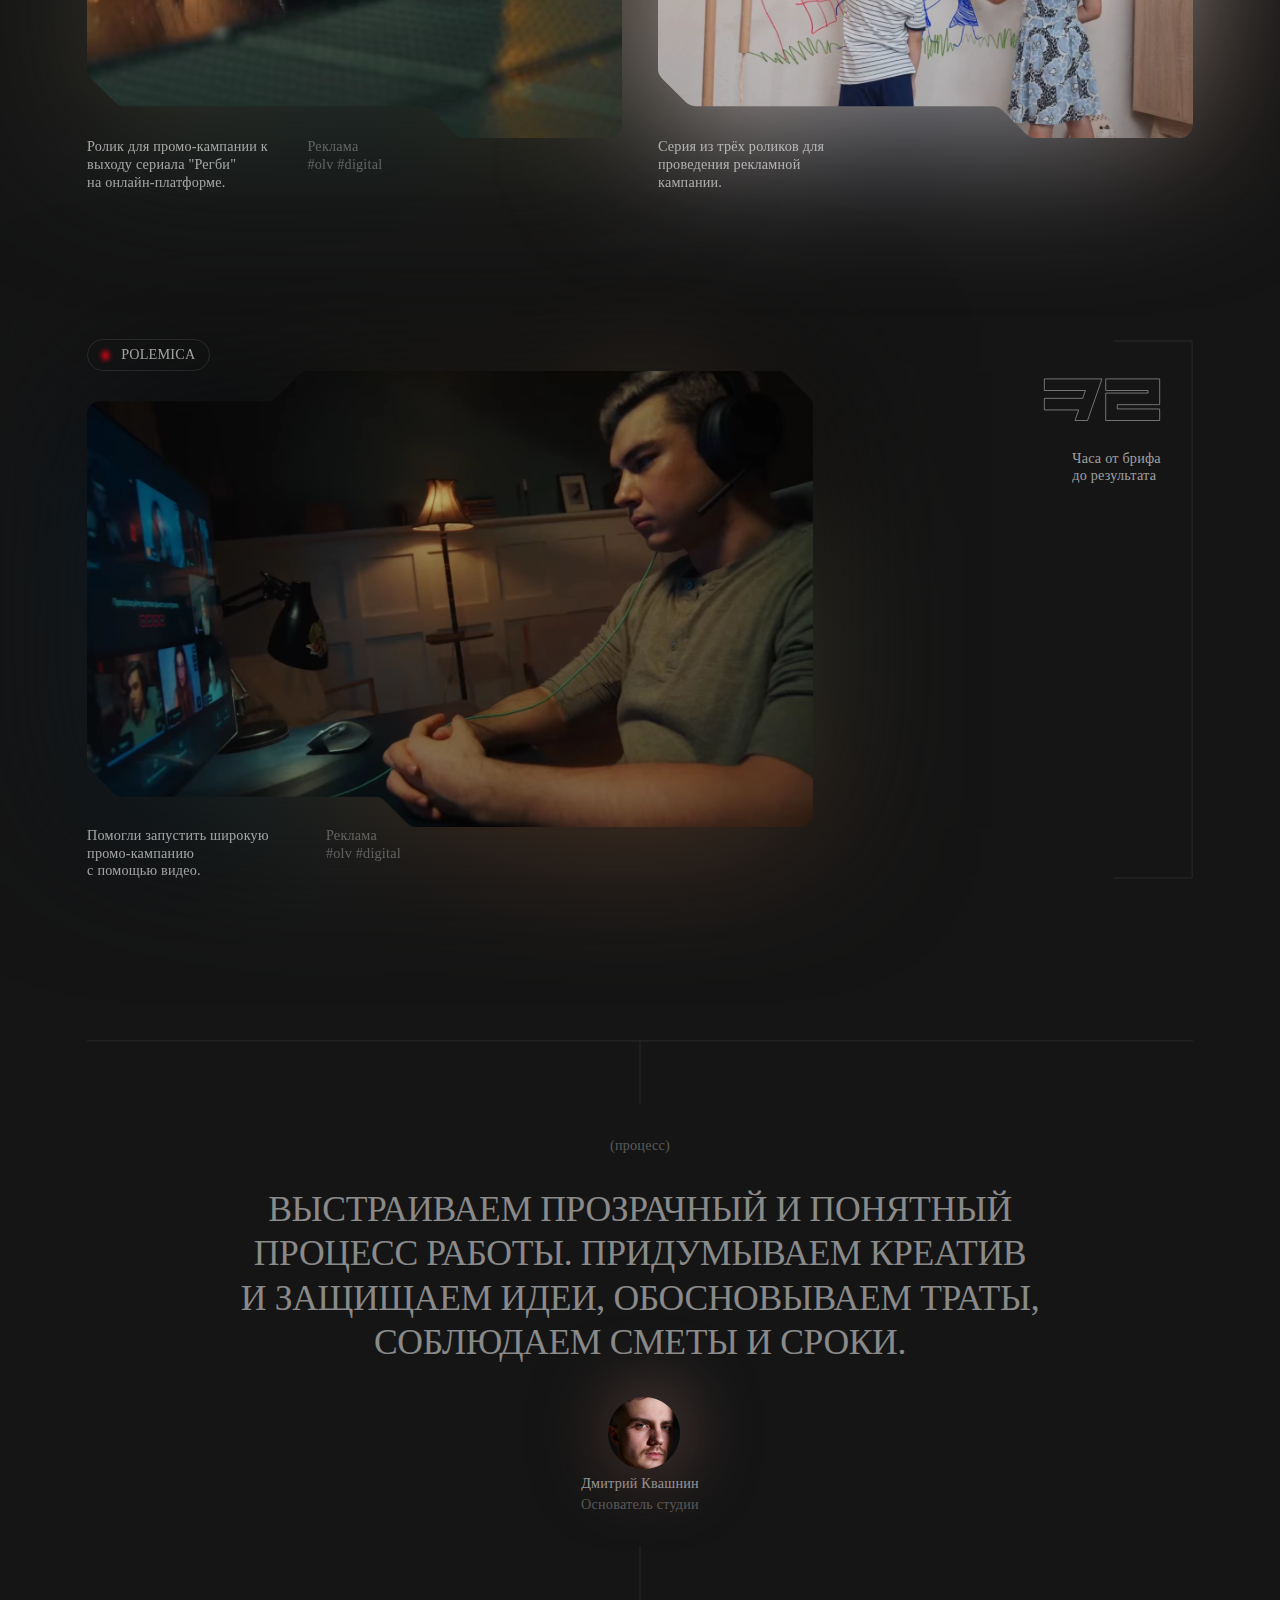
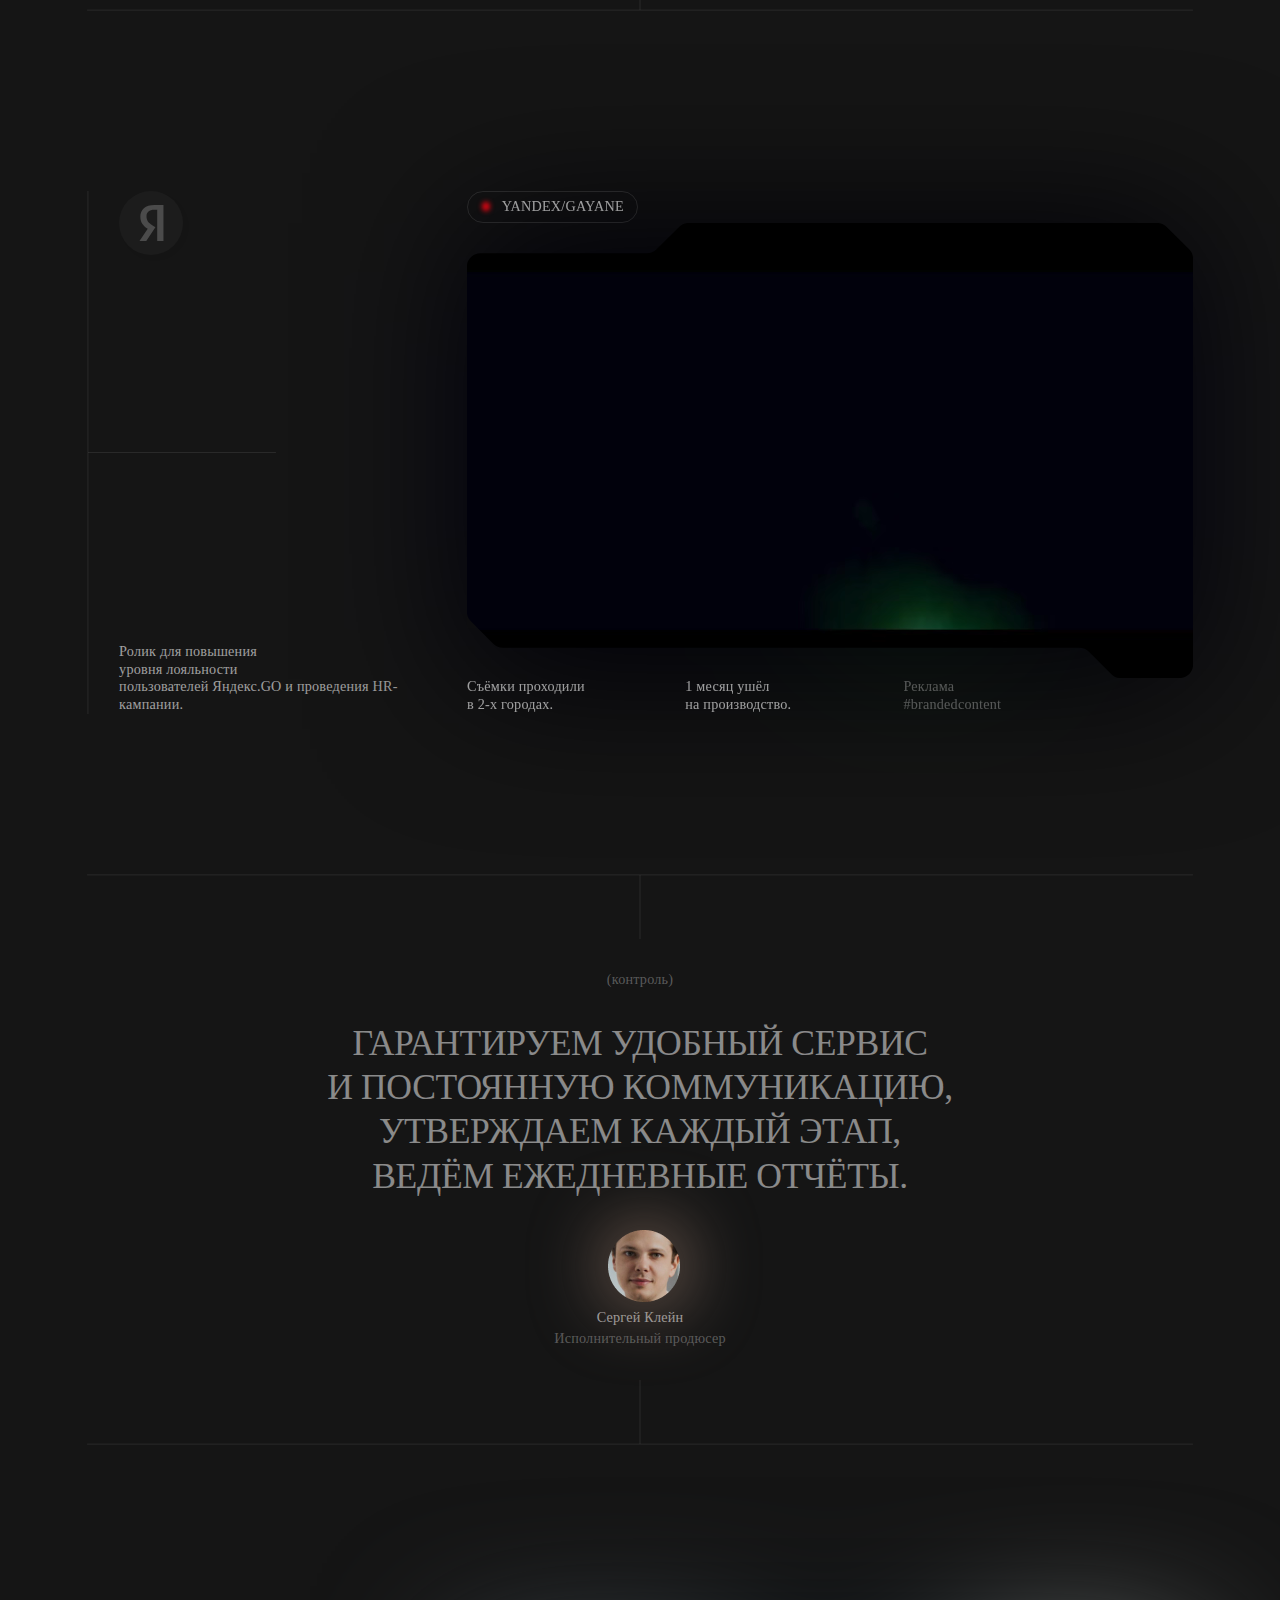
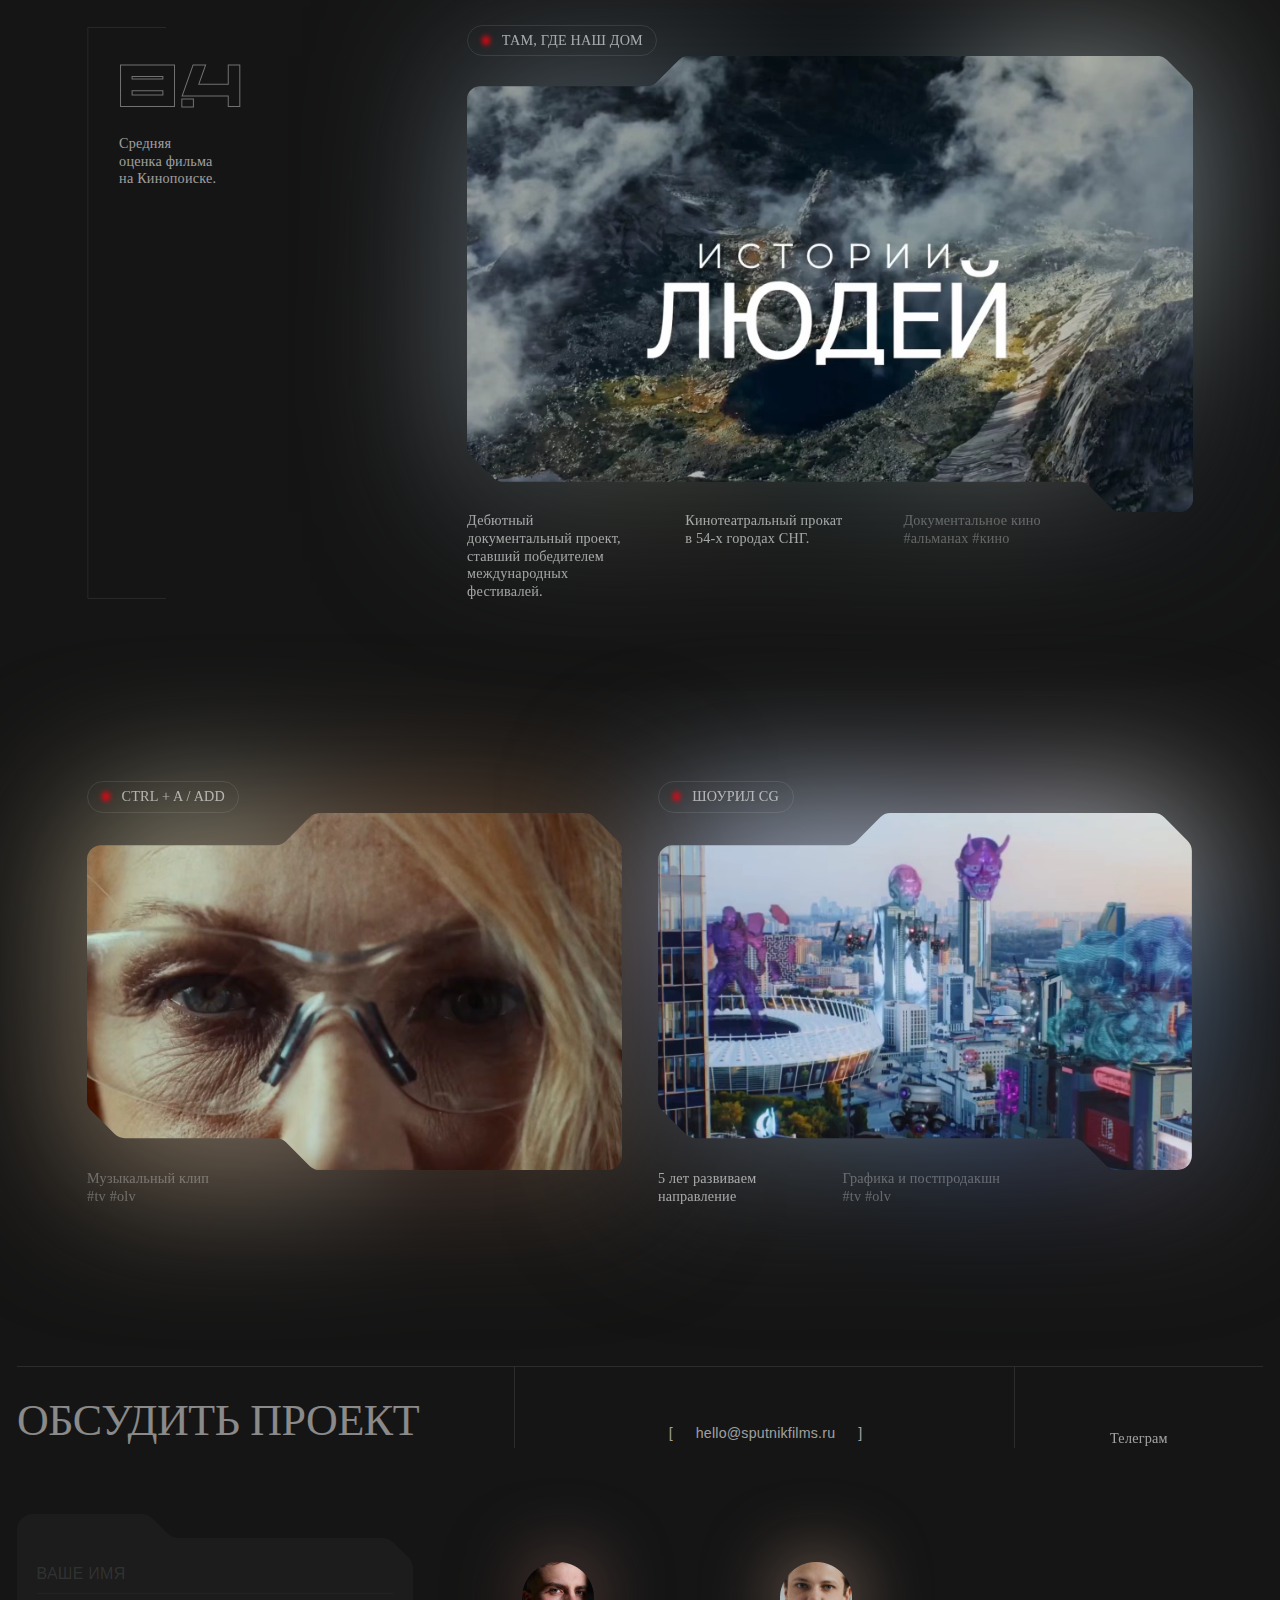
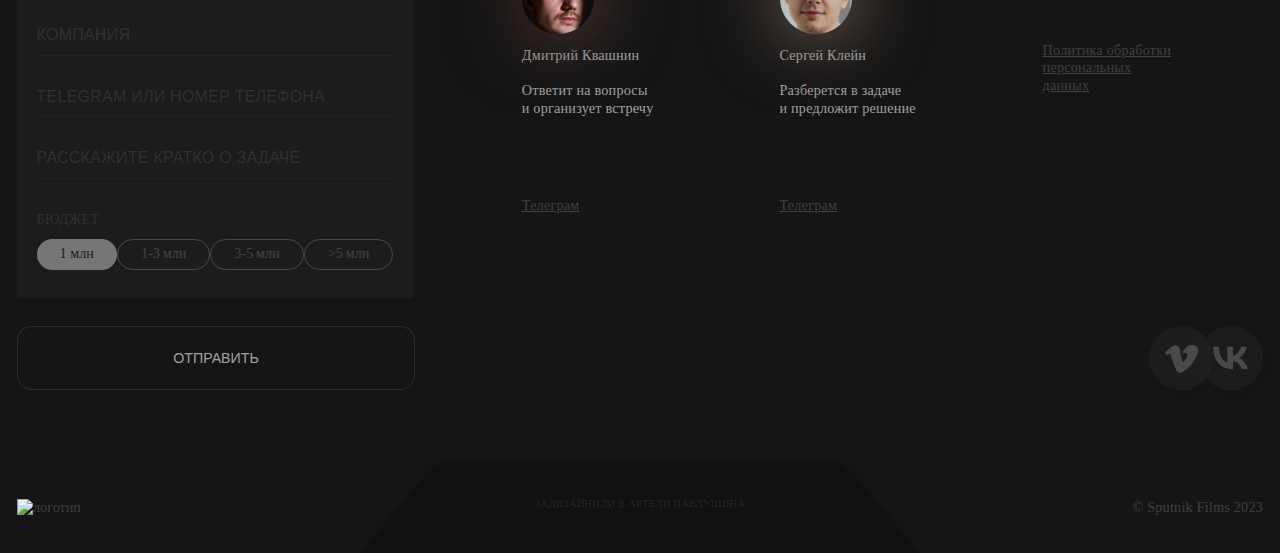
==== commit ce8bd847: "кнопка в подвале" ====
--- a/index.html
+++ b/index.html
@@ -776,10 +776,10 @@
 
         <div class="footer__head">
             <h2 class="footer__form-header">обсудить проект</h2>
-            <button class="contact contact_footer" onclick="copyToClipboard()";>
+            <button href="#" class="contact contact_footer" id="bot" onclick="todo()"; onmouseout="backtext1()">
+                <p style="display: none;" id="text-to-copy">hello@sputnikfilms.ru</p>
                 <p class="contact__bracket contact__text">[</p>
-                <p class="contact__text" id="text-display1"
-                    onclick="changeText3('_______скопировано_________')" onmouseout="changeback('hello@sputnikfilms.ru')">
+                <p class="contact__text" id="text-display">
                     hello@sputnikfilms.ru</p>
                 <p class="contact__bracket contact__text">]</p>
             </button>
@@ -885,6 +885,7 @@
     <script src="./email.js"></script>
     <script src="./change-text.js"></script>
     <script src="./todo.js"></script>
+    <script src="./change-text-bot.js"></script>
 </body>
 
 </html>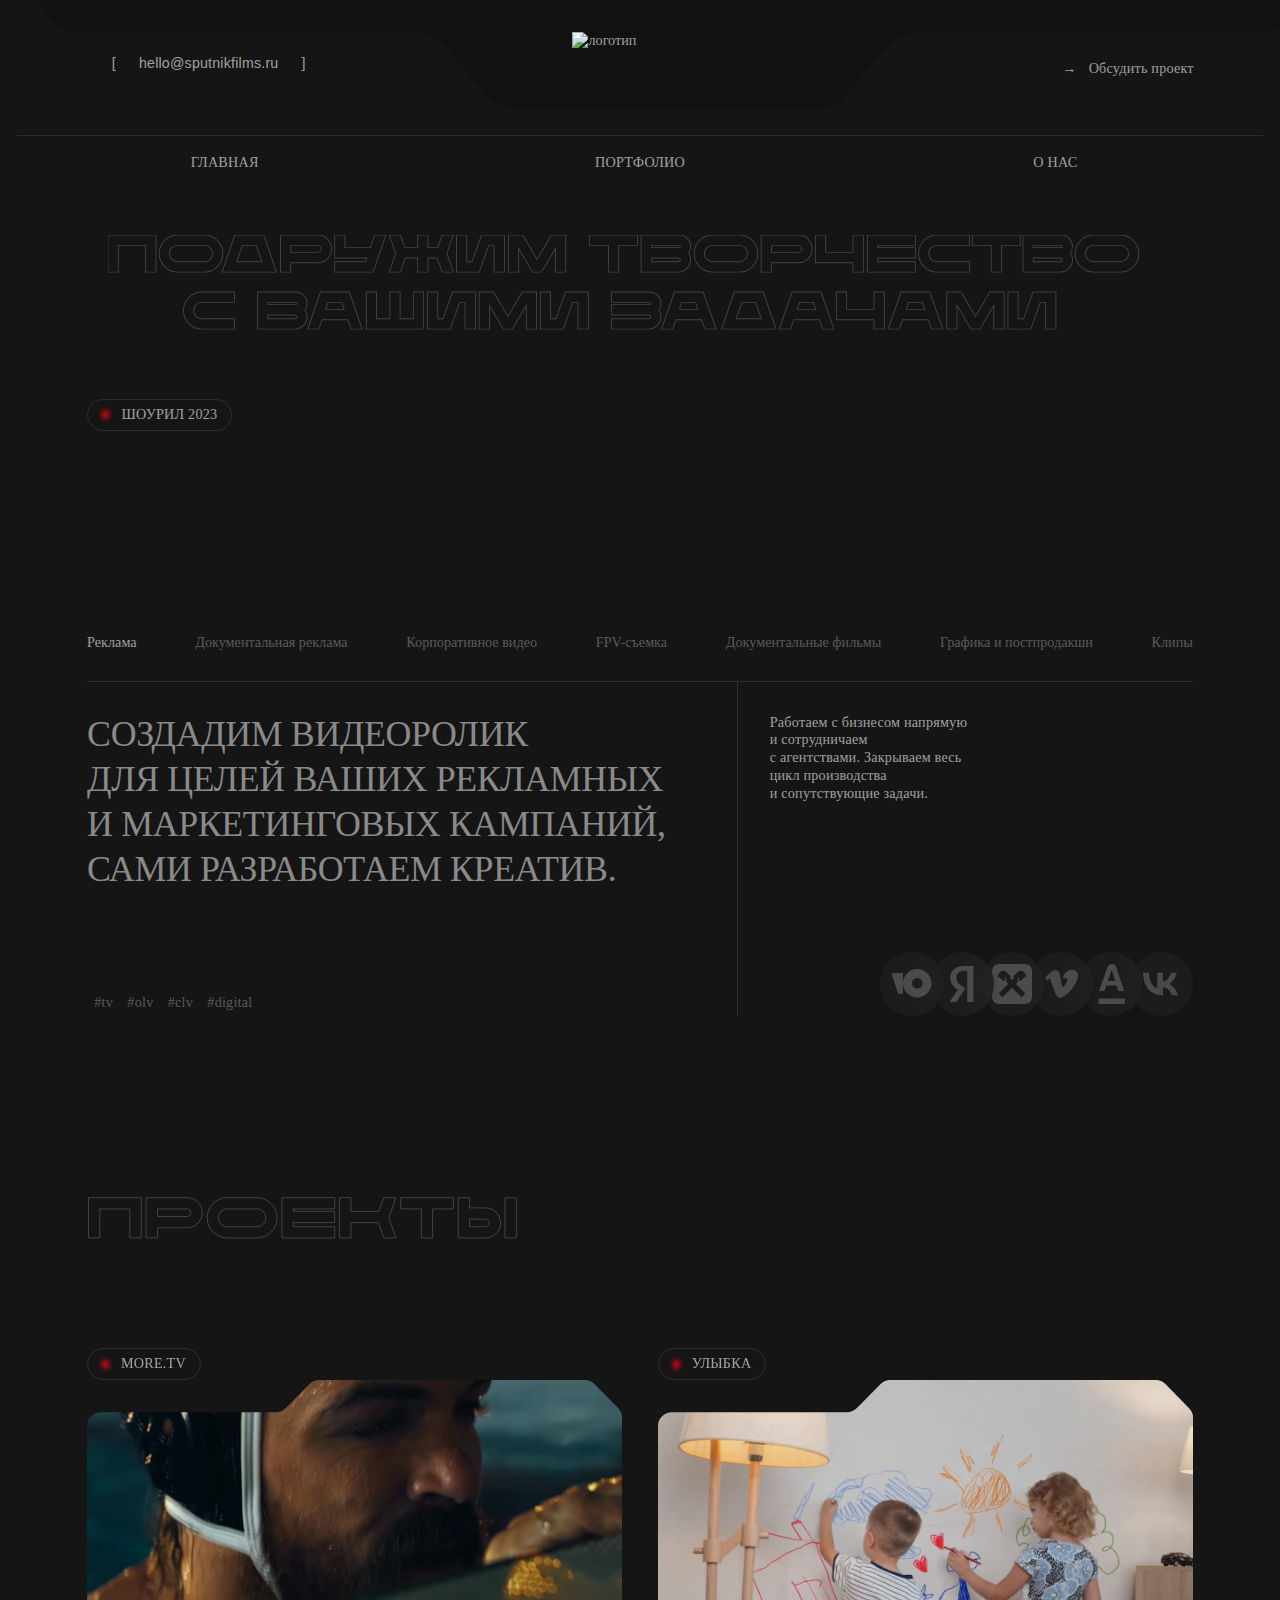
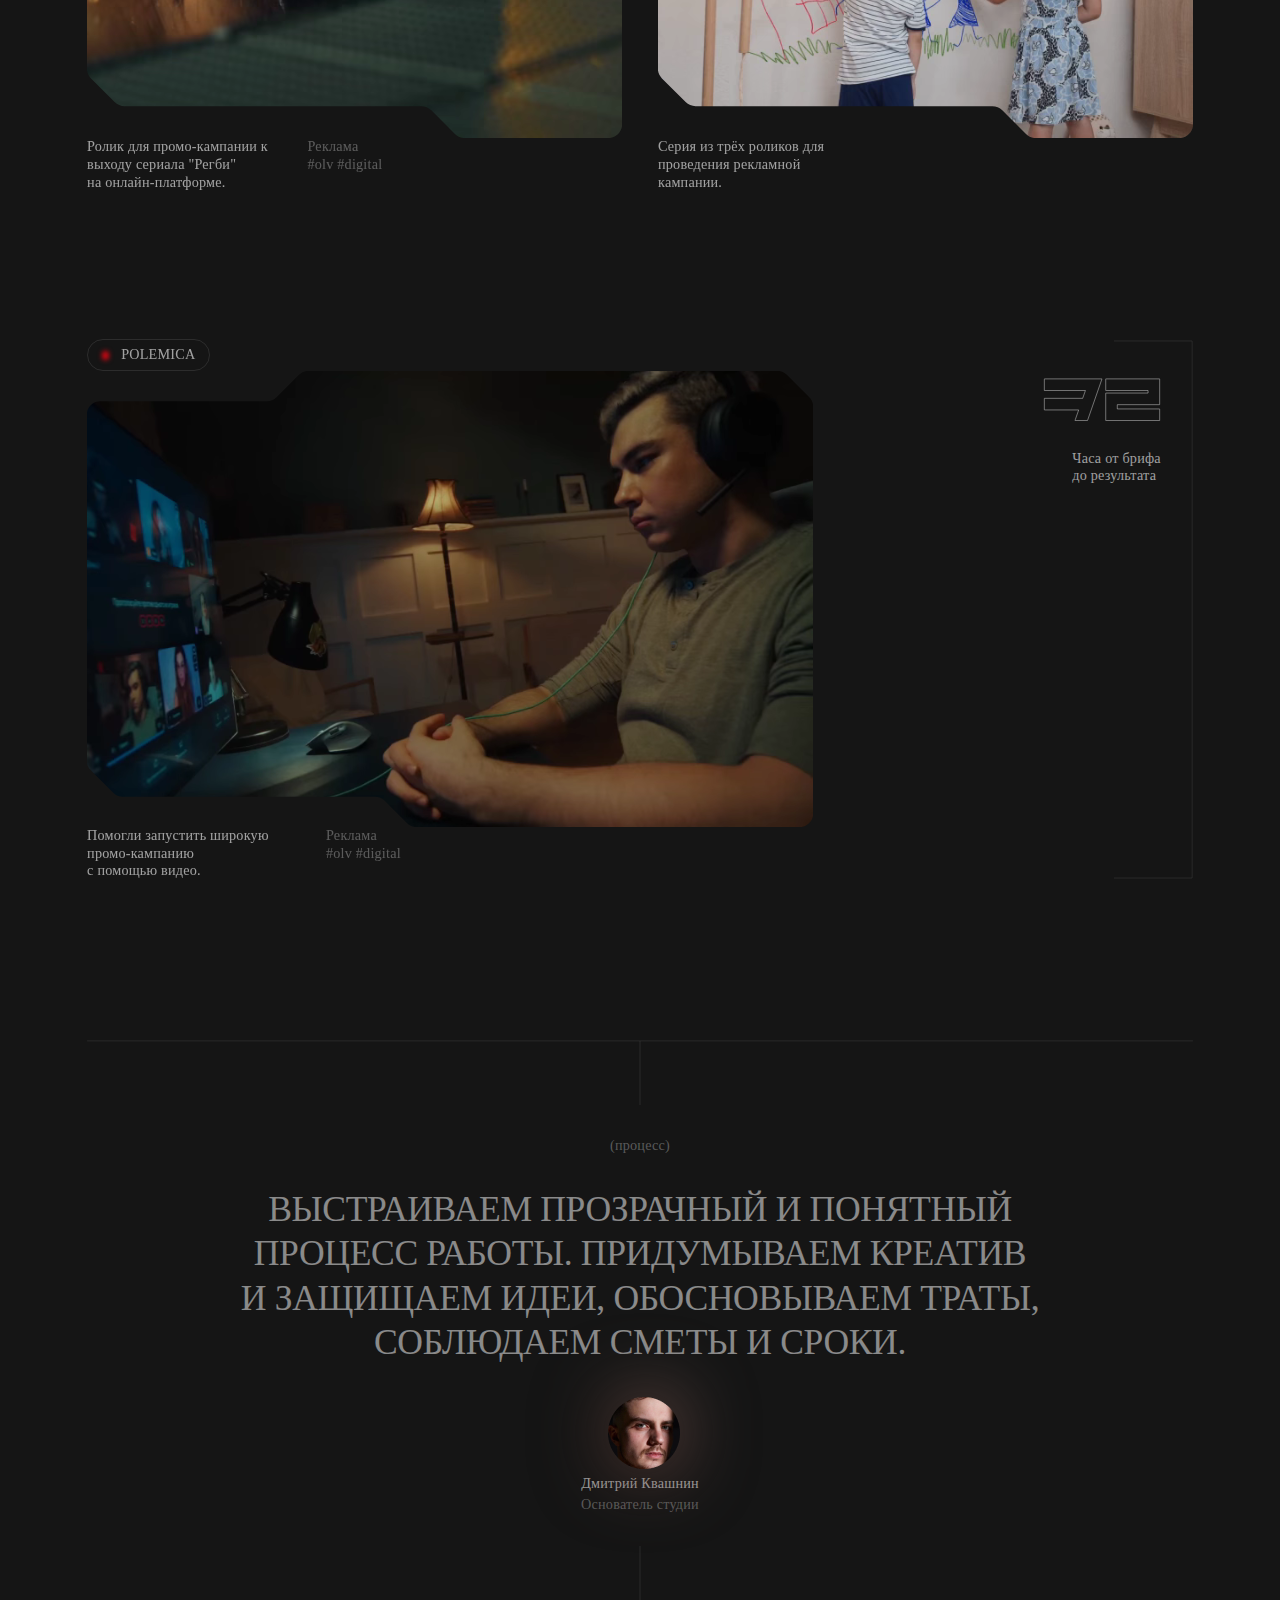
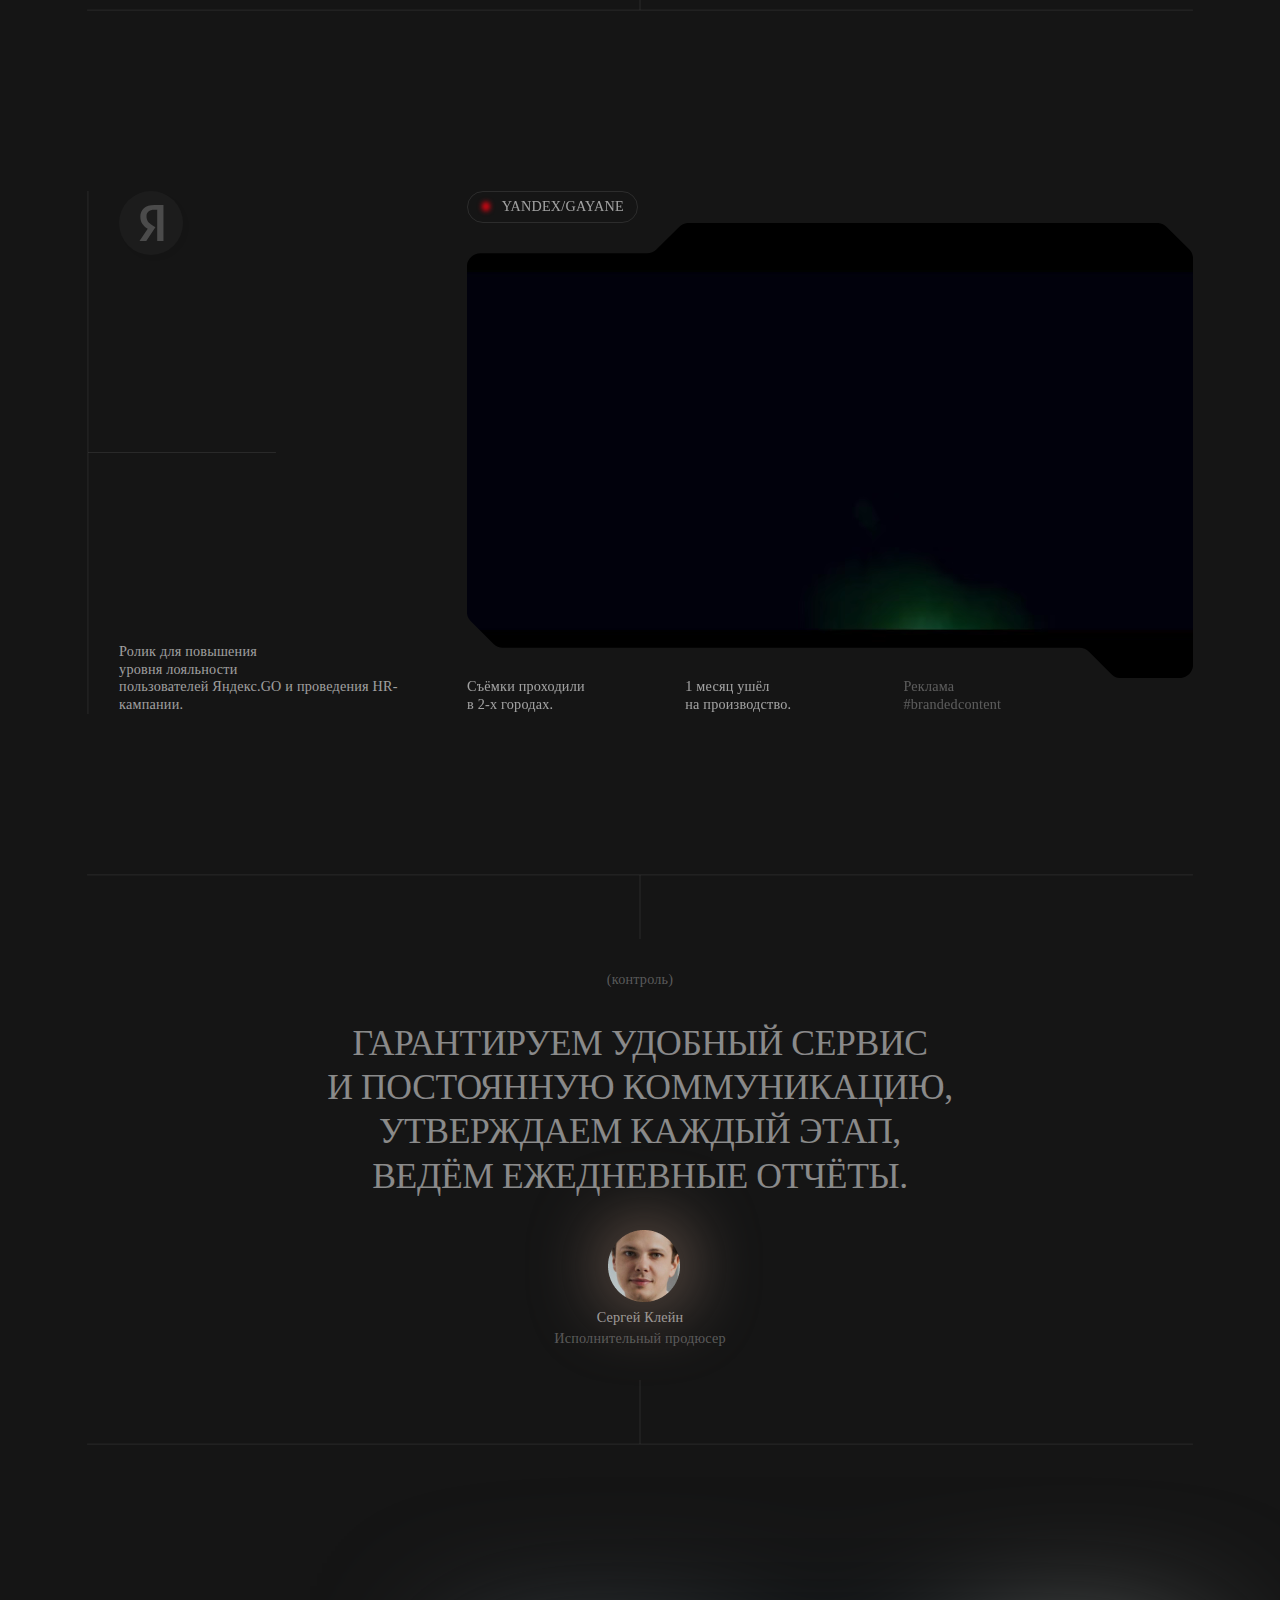
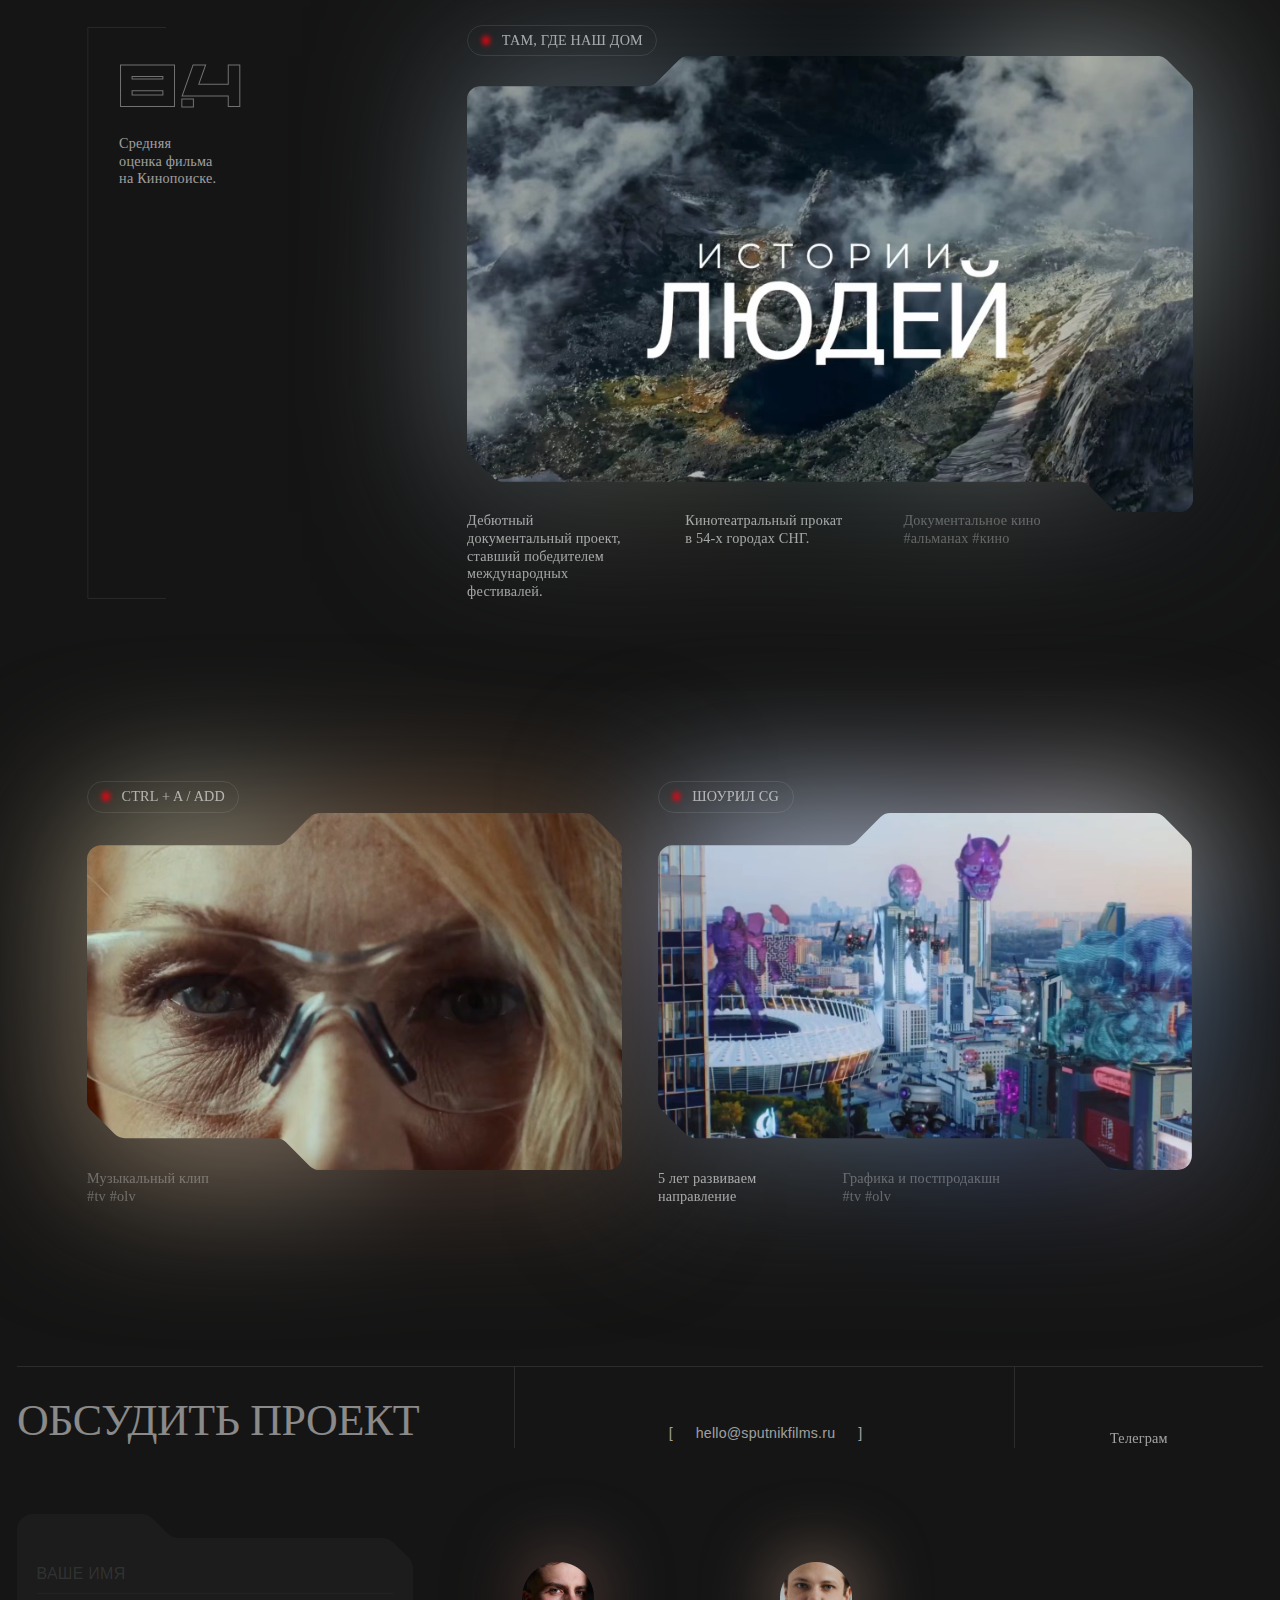
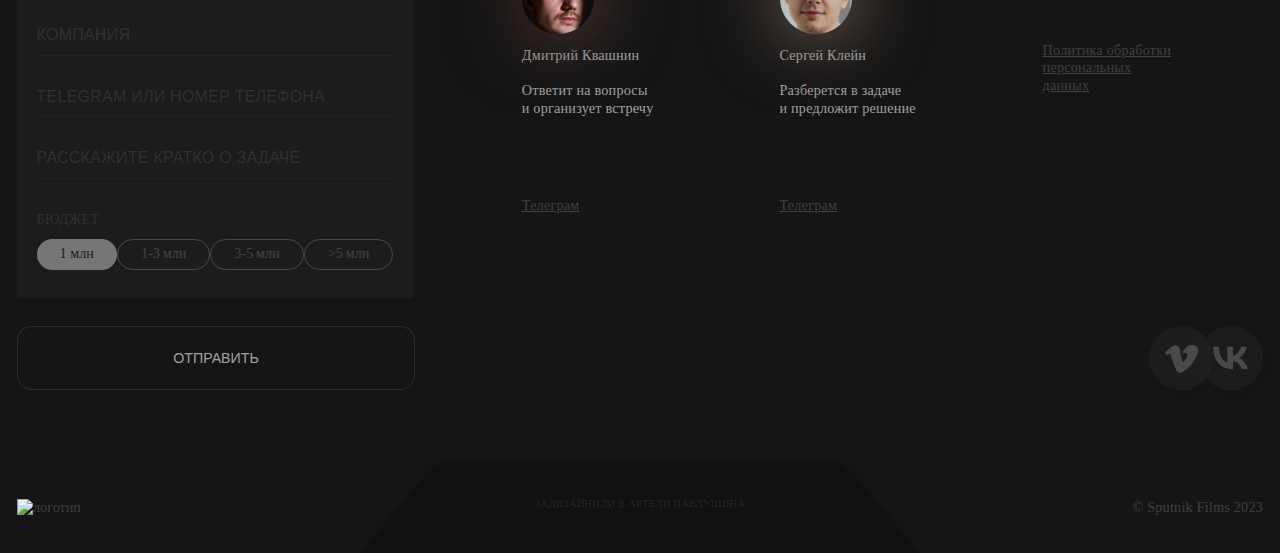
==== commit 0396f6df: "1" ====
--- a/index.html
+++ b/index.html
@@ -178,9 +178,8 @@
                     <article class="tab2">
                         <div class="tabs__content-container">
                             <div class="tabs__lead-block">
-                                <p class="tabs__lead-text">Рассказываем настоящие истории о людях, брендах <br> и
-                                    событиях.&nbsp;
-                                    Документалистика — язык новой искренности. И мы умеем на нем говорить.</p>
+                                <p class="tabs__lead-text">Рассказываем настоящие истории о людях, брендах  и&nbsp;событиях.
+                                    Документалистика — язык новой искренности.  И&nbsp;мы&nbsp;умеем на нем говорить.</p>
                                 <div class="tabs__lead-tags">
                                     <p class="tabs__lead-tags-text">#tv</p>
                                     <p class="tabs__lead-tags-text">#olv</p>
@@ -221,7 +220,7 @@
                     <article class="tab3">
                         <div class="tabs__content-container">
                             <div class="tabs__lead-block">
-                                <p class="tabs__lead-text">Презентация компании, продукта или услуги на языке фактов.
+                                <p class="tabs__lead-text">Презентация компании, услуги илипродукта на языке фактов.
                                     Преподнесём ключевую информацию красиво и доступно.</p>
                                 <div class="tabs__lead-tags">
                                     <p class="tabs__lead-tags-text">#фильмы</p>
--- a/pages/index.css
+++ b/pages/index.css
@@ -217,7 +217,7 @@
   margin: 0;
   padding-top: 36px;
   font-weight: 400;
-  font-size: 44px;
+  font-size: 42px;
   line-height: 125%;
   letter-spacing: -0.01em;
   text-transform: uppercase;
@@ -227,7 +227,7 @@
 
 @media screen and (max-width: 1439px) {
   .tabs__lead-text {
-    padding-top: 2.5vw;
+    padding-top: 2.4vw;
     font-size: 2.8vw;
     max-width: 50.83vw;
   }
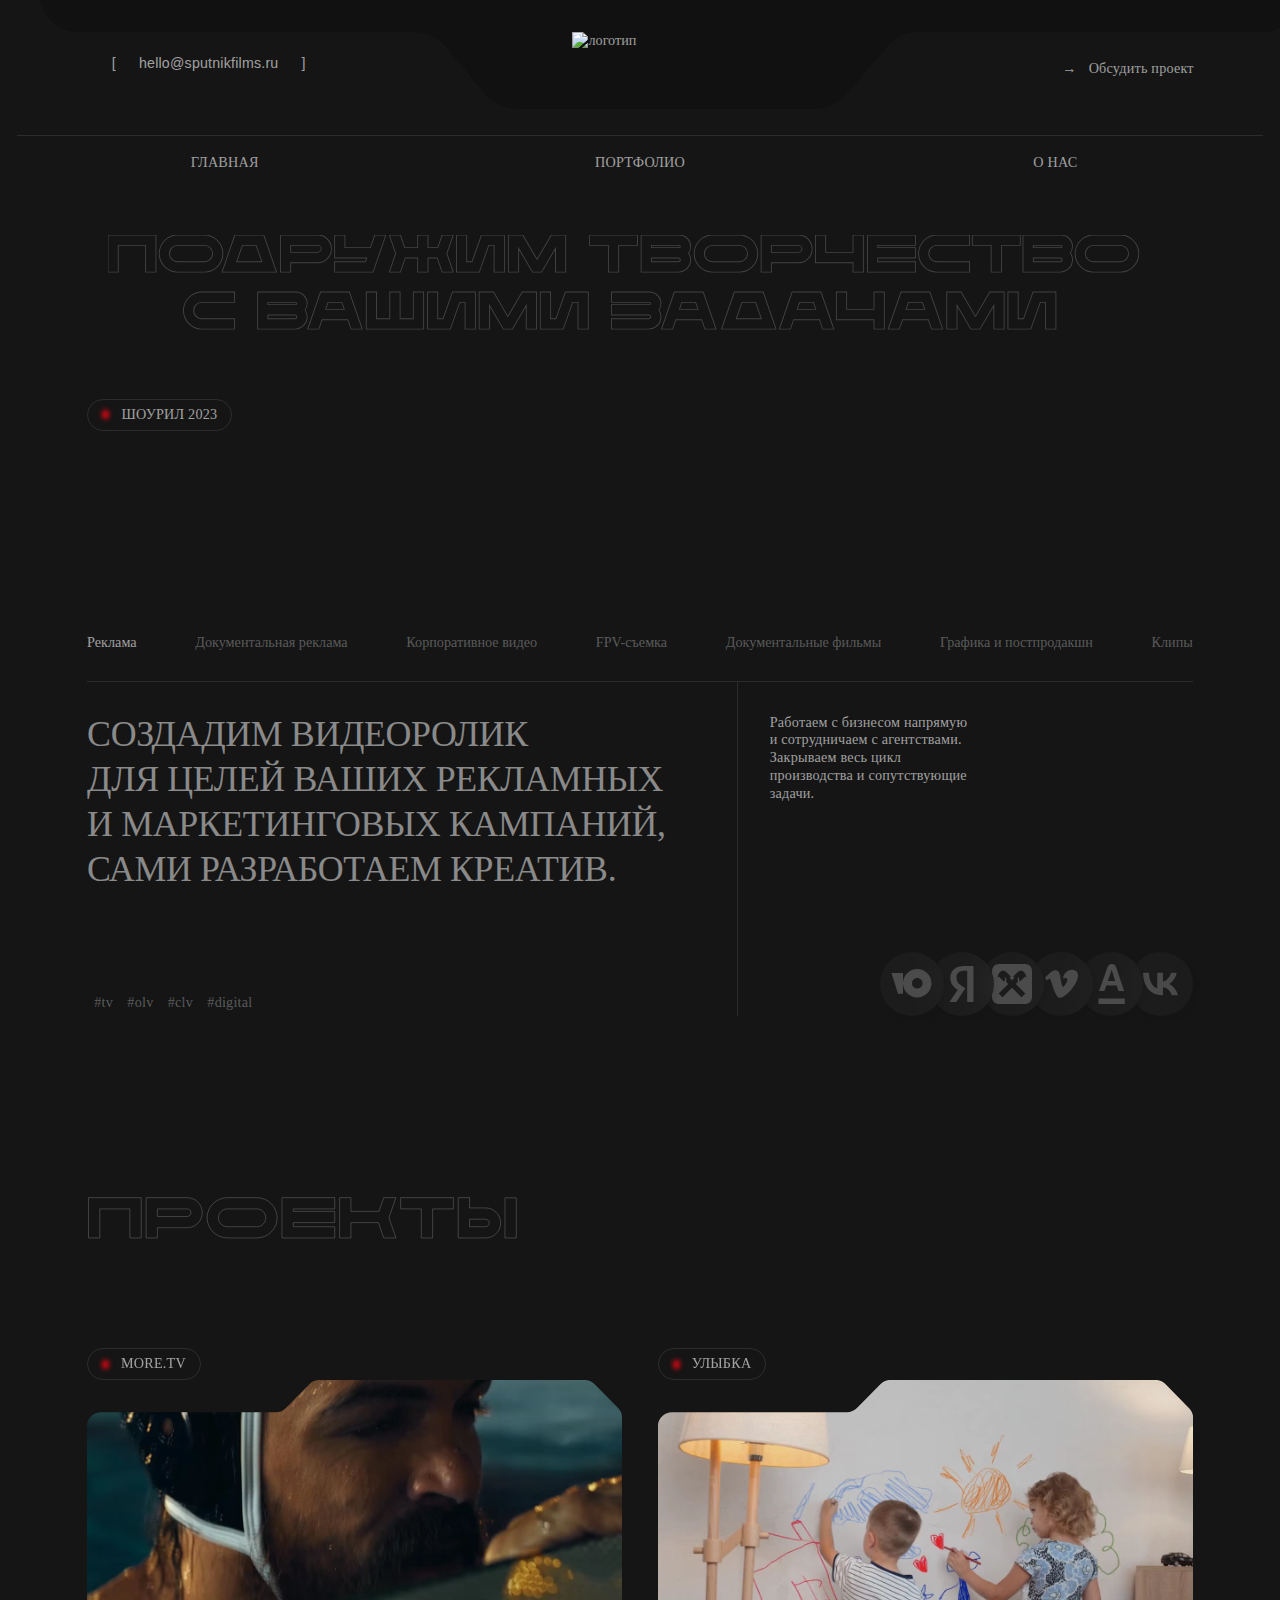
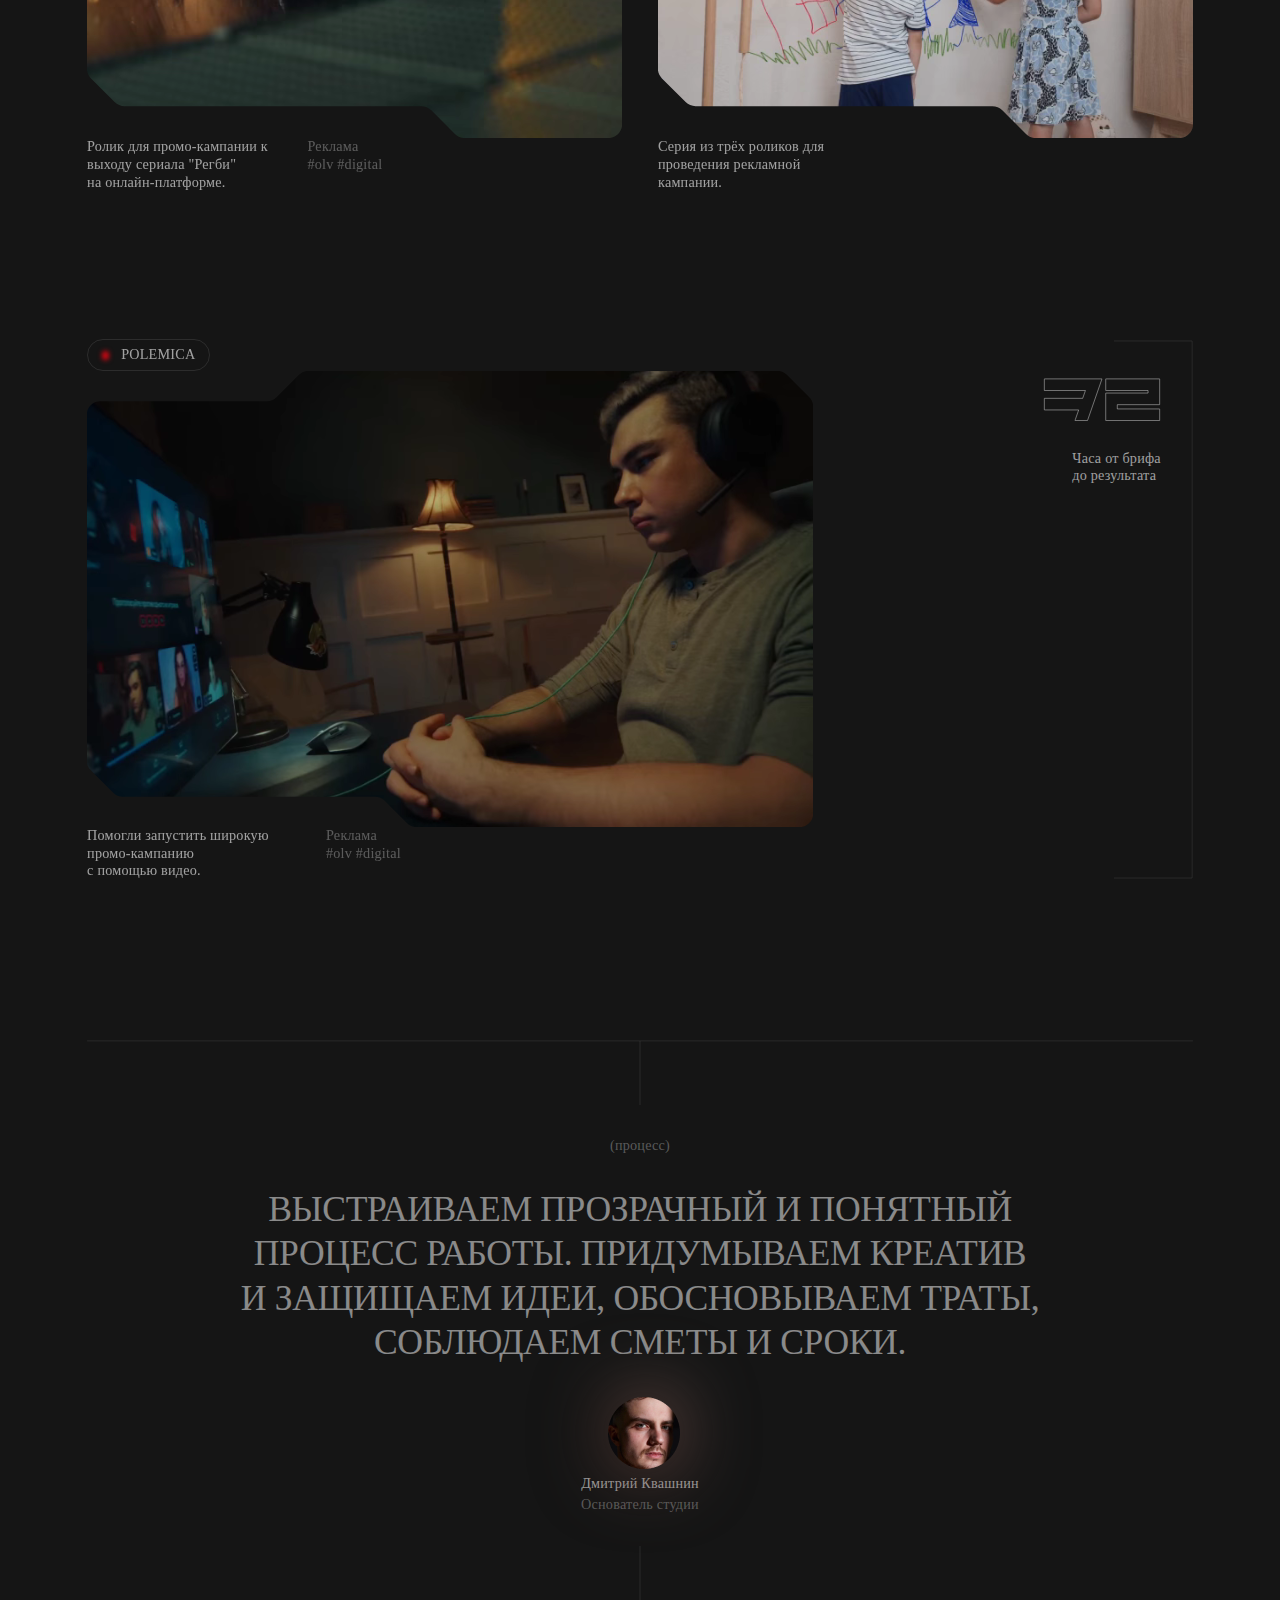
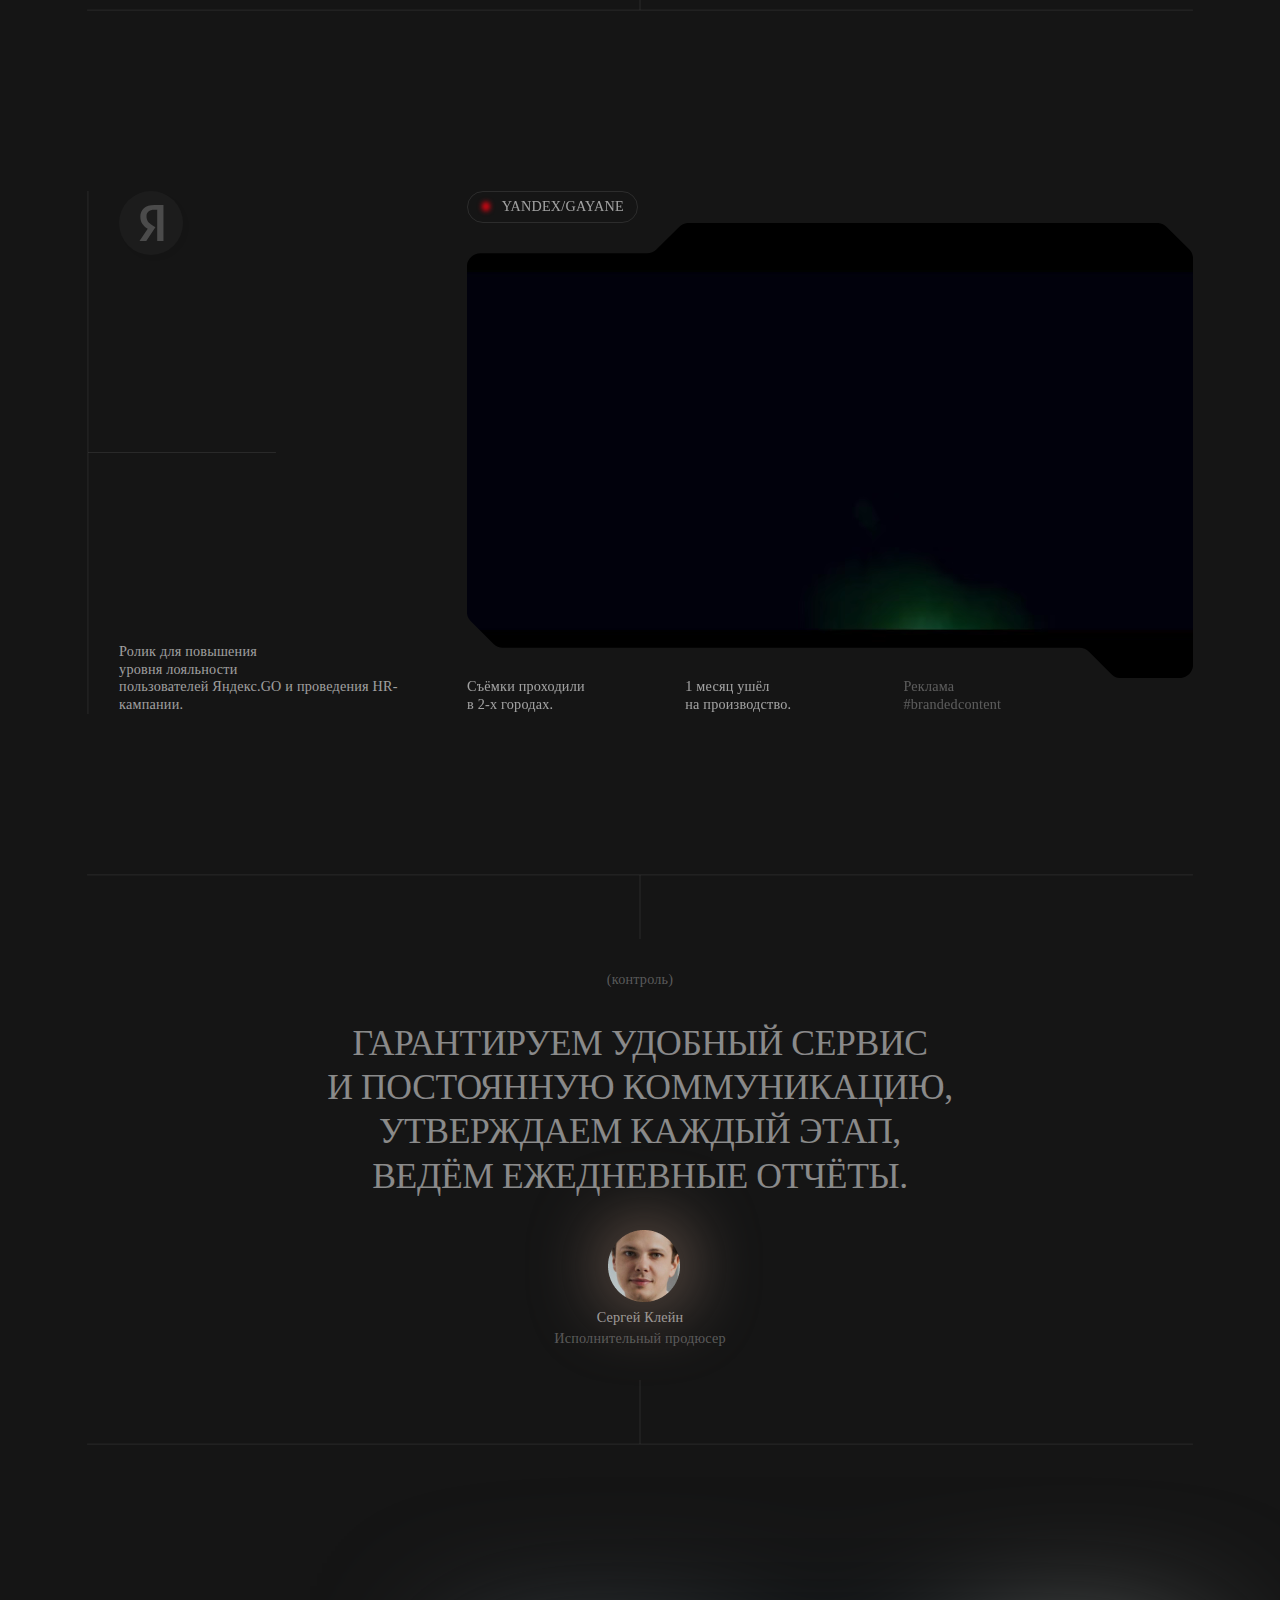
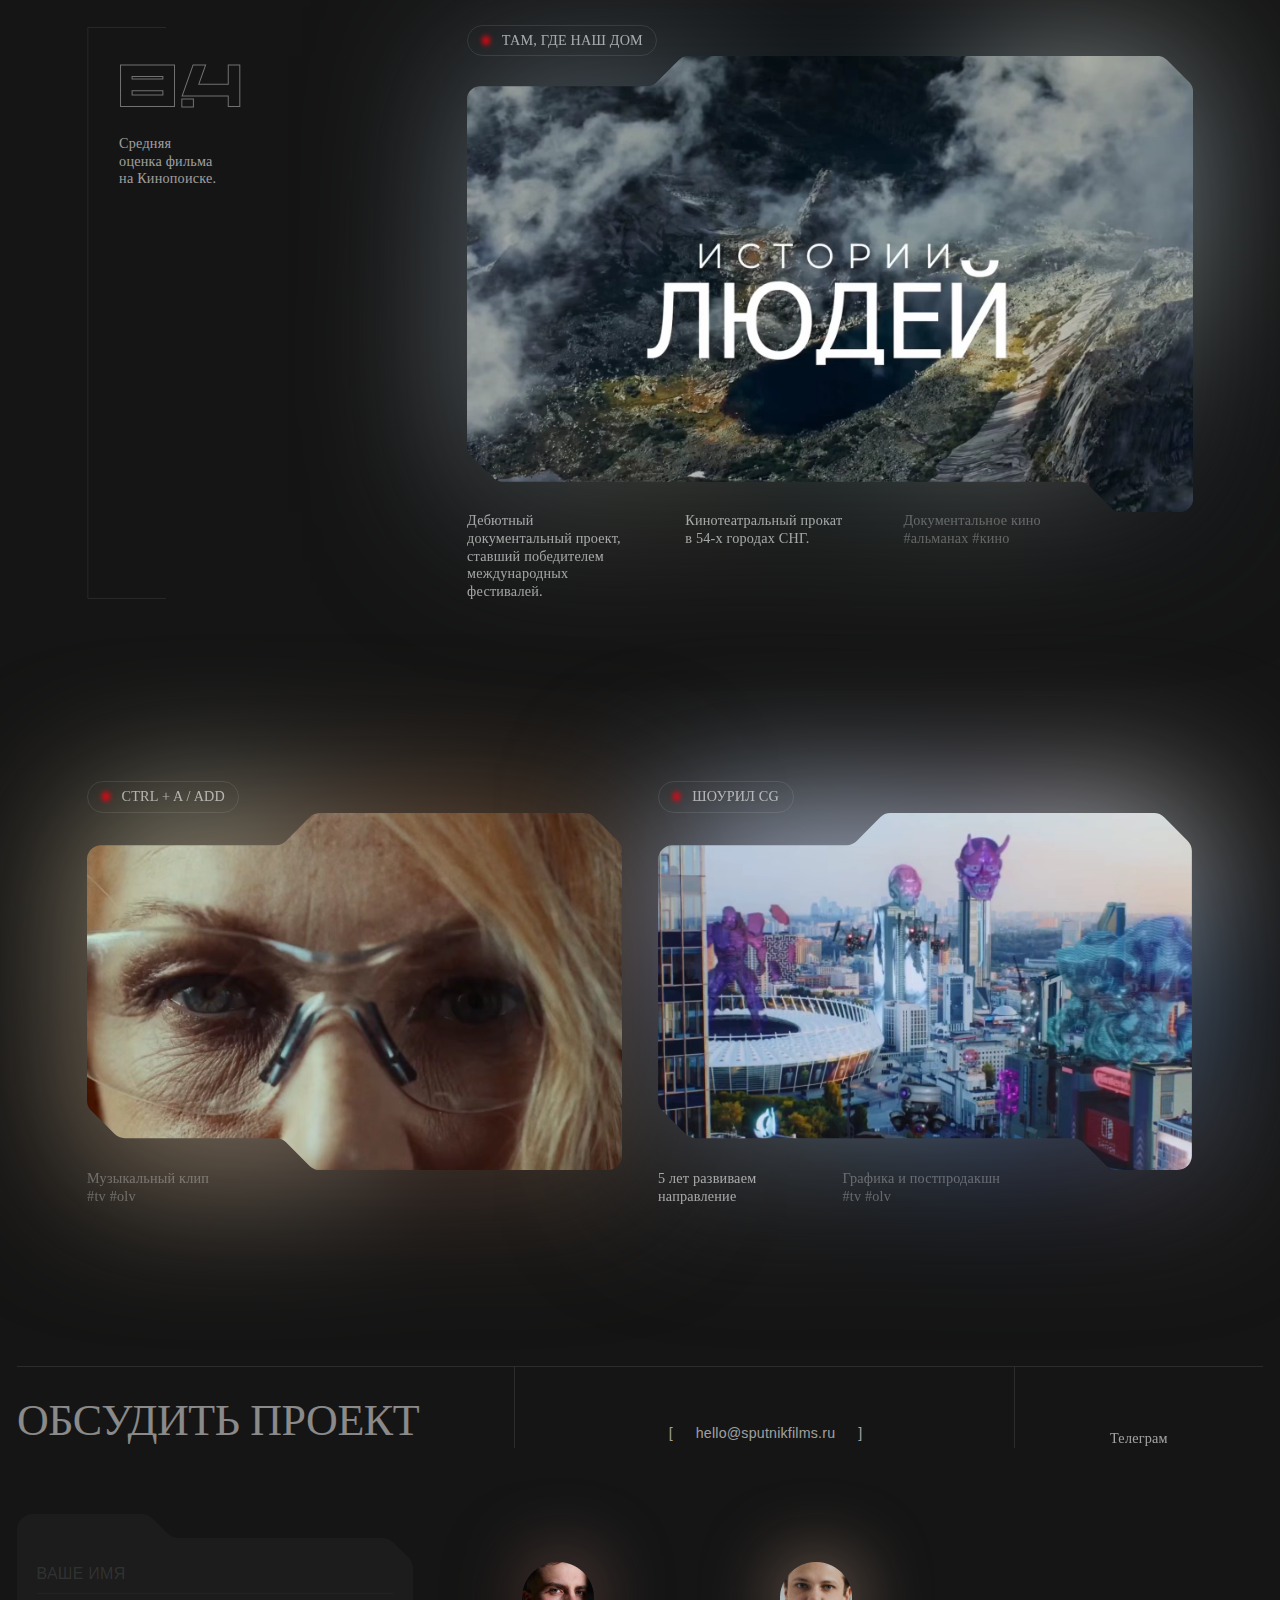
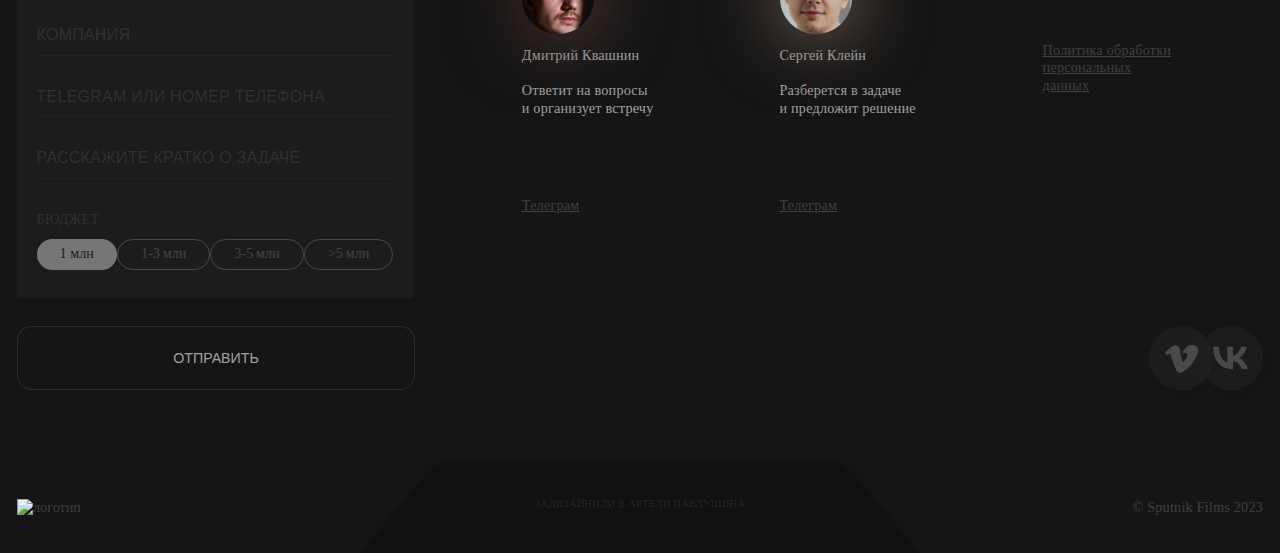
==== commit 6bcb42a6: "2" ====
--- a/index.html
+++ b/index.html
@@ -122,10 +122,8 @@
 
                                 <div>
                                     <p id="LL1" class="tabs__desription-text">
-                                        Работаем с бизнесом напрямую и сотрудничаем с&nbsp;агентствами.&nbsp;Закрываем
-                                        весь цикл
-                                        производства <br>
-                                        и сопутствующие задачи.
+                                        Работаем с бизнесом напрямую и сотрудничаем с&nbsp;агентствами. Закрываем
+                                        весь цикл производства и&nbsp;сопутствующие задачи.
                                     </p>
 
                                     <p id="LL2" class="tabs__desription-text">
@@ -190,7 +188,7 @@
                             <div class="tabs__description-container">
                                 <div>
                                     <p id="LL21" class="tabs__desription-text">
-                                        Работаем в короткой форме и снимаем полнометражные фильмы.
+                                        Работаем в короткой форме и&nbsp;снимаем полнометражные фильмы.
                                     </p>
 
                                     <p id="LL22" class="tabs__desription-text">
@@ -220,8 +218,8 @@
                     <article class="tab3">
                         <div class="tabs__content-container">
                             <div class="tabs__lead-block">
-                                <p class="tabs__lead-text">Презентация компании, услуги илипродукта на языке фактов.
-                                    Преподнесём ключевую информацию красиво и доступно.</p>
+                                <p class="tabs__lead-text">Презентация компании, услуги или продукта на языке фактов.
+                                    Преподнесём ключевую информацию красиво и&nbsp;доступно.</p>
                                 <div class="tabs__lead-tags">
                                     <p class="tabs__lead-tags-text">#фильмы</p>
                                     <p class="tabs__lead-tags-text">#презентации</p>
@@ -233,7 +231,7 @@
                             <div class="tabs__description-container">
                                 <div>
                                     <p id="LL31" class="tabs__desription-text">
-                                        Умеем структурировать и компактно преподносить большие объемы информации.
+                                        Умеем структурировать и&nbsp;компактно преподносить большие объемы информации.
                                     </p>
 
                                     <p id="LL32" class="tabs__desription-text">
@@ -272,8 +270,8 @@
                     <article class="tab4">
                         <div class="tabs__content-container">
                             <div class="tabs__lead-block">
-                                <p class="tabs__lead-text">Летаем на спортивных дронах  с помощью VR-очков, <br> делаем
-                                    Full-fpv ролики <br> и внедряем в проекты.
+                                <p class="tabs__lead-text">Летаем на спортивных дронах  с&nbsp;помощью VR-очков, делаем
+                                    Full-fpv ролики и внедряем в&nbsp;проекты.
                                 </p>
                                 <div class="tabs__lead-tags">
                                     <p class="tabs__lead-tags-text">#аэросъемка</p>
@@ -283,7 +281,7 @@
                             <div class="tabs__description-container">
                                 <div>
                                     <p id="LL41" class="tabs__desription-text">
-                                        Снимаем экстремальные ролики. Летаем в ограниченных пространствах.
+                                        Снимаем экстремальные ролики. Летаем в&nbsp;ограниченных пространствах.
                                     </p>
 
                                     <p id="LL42" class="tabs__desription-text">
@@ -322,8 +320,8 @@
                     <article class="tab5">
                         <div class="tabs__content-container">
                             <div class="tabs__lead-block">
-                                <p class="tabs__lead-text">Создаем фильмы и сериалы, которые выходят в прокат по всему
-                                    СНГ и публикуются на крупнейших онлайн-платформах.</p>
+                                <p class="tabs__lead-text">Создаем фильмы и сериалы, которые выходят в прокат по&nbsp;всему
+                                    СНГ и публикуются на&nbsp;крупнейших онлайн-платформах.</p>
                                 <div class="tabs__lead-tags">
                                     <p class="tabs__lead-tags-text">#фильмы</p>
                                     <p class="tabs__lead-tags-text">#веб-сериалы</p>
@@ -335,7 +333,7 @@
                             <div class="tabs__description-container">
                                 <div>
                                     <p id="LL51" class="tabs__desription-text">
-                                        Делаем независимые проекты и создаем  эксклюзивные проекты для платформ.
+                                        Делаем независимые проекты и&nbsp;создаем  эксклюзивные проекты для платформ.
                                     </p>
 
                                     <p id="LL52" class="tabs__desription-text">
--- a/pages/index.css
+++ b/pages/index.css
@@ -217,7 +217,7 @@
   margin: 0;
   padding-top: 36px;
   font-weight: 400;
-  font-size: 42px;
+  font-size: 40px;
   line-height: 125%;
   letter-spacing: -0.01em;
   text-transform: uppercase;
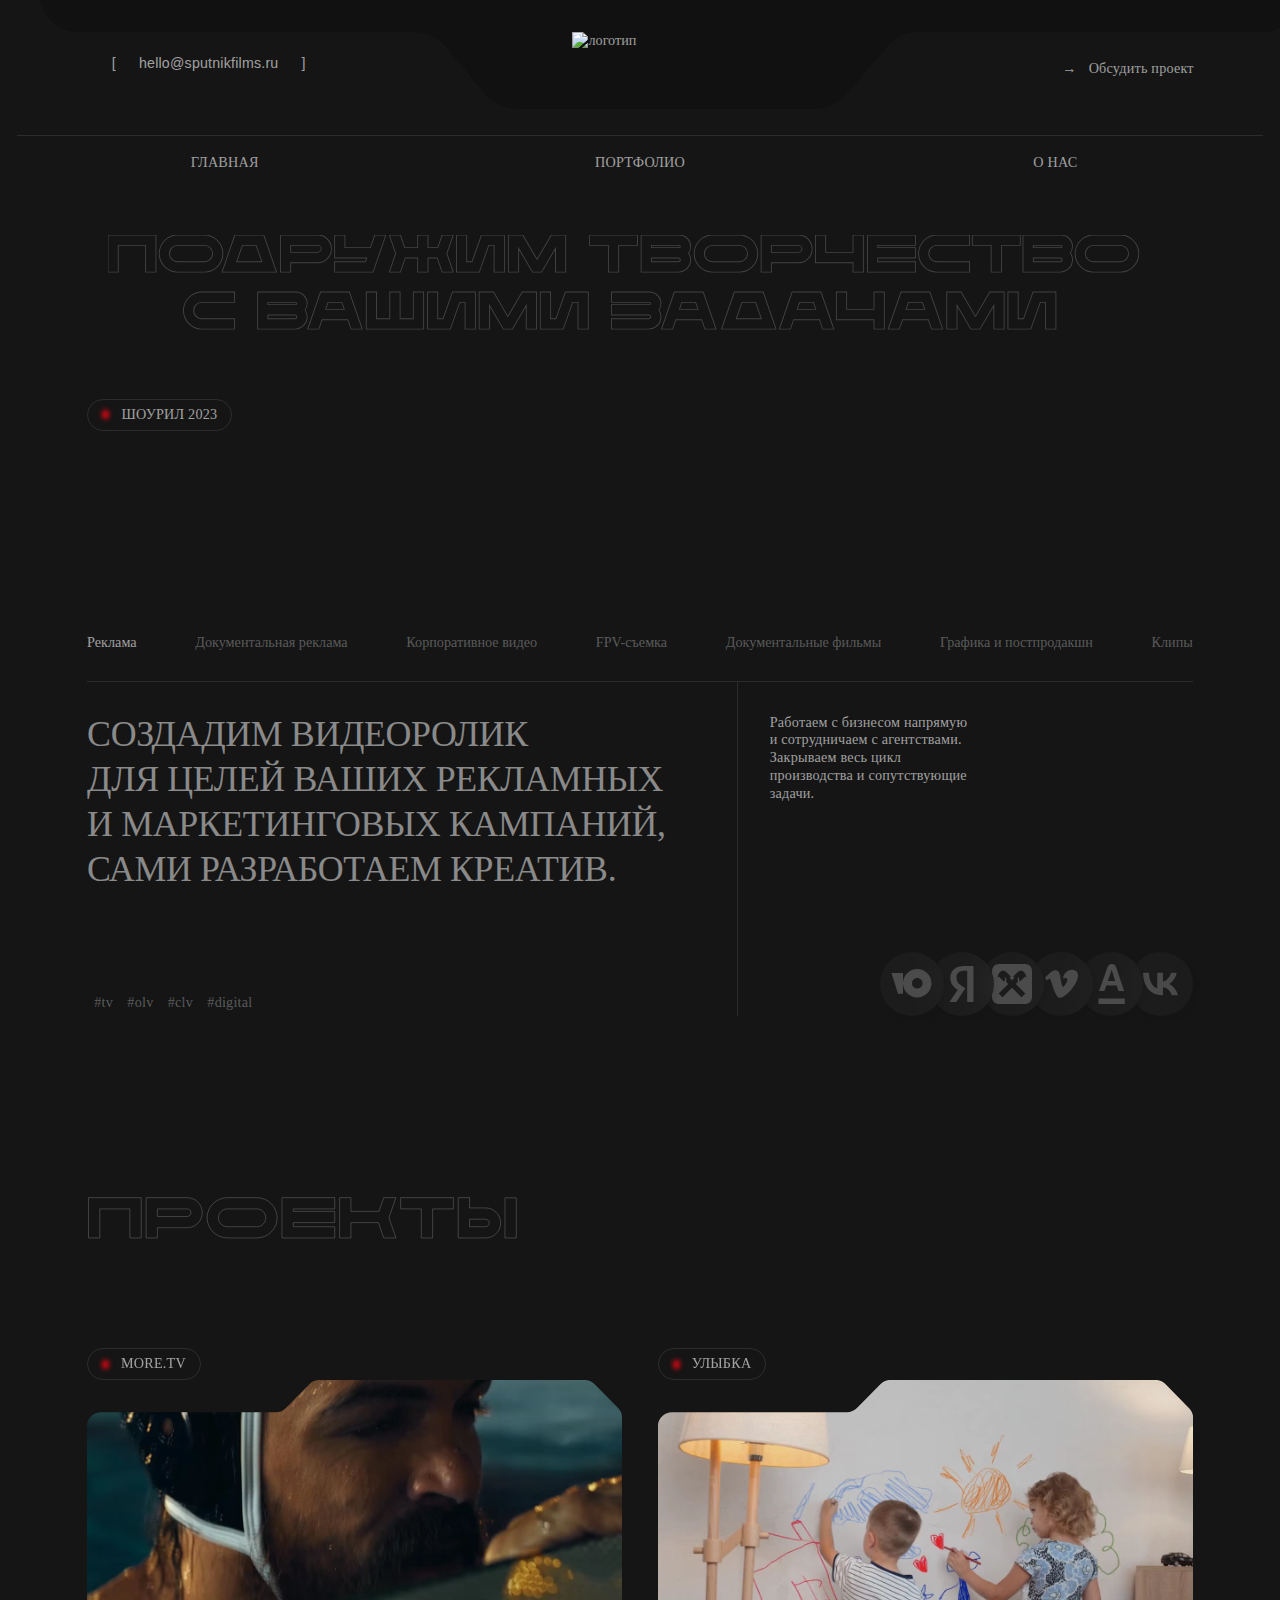
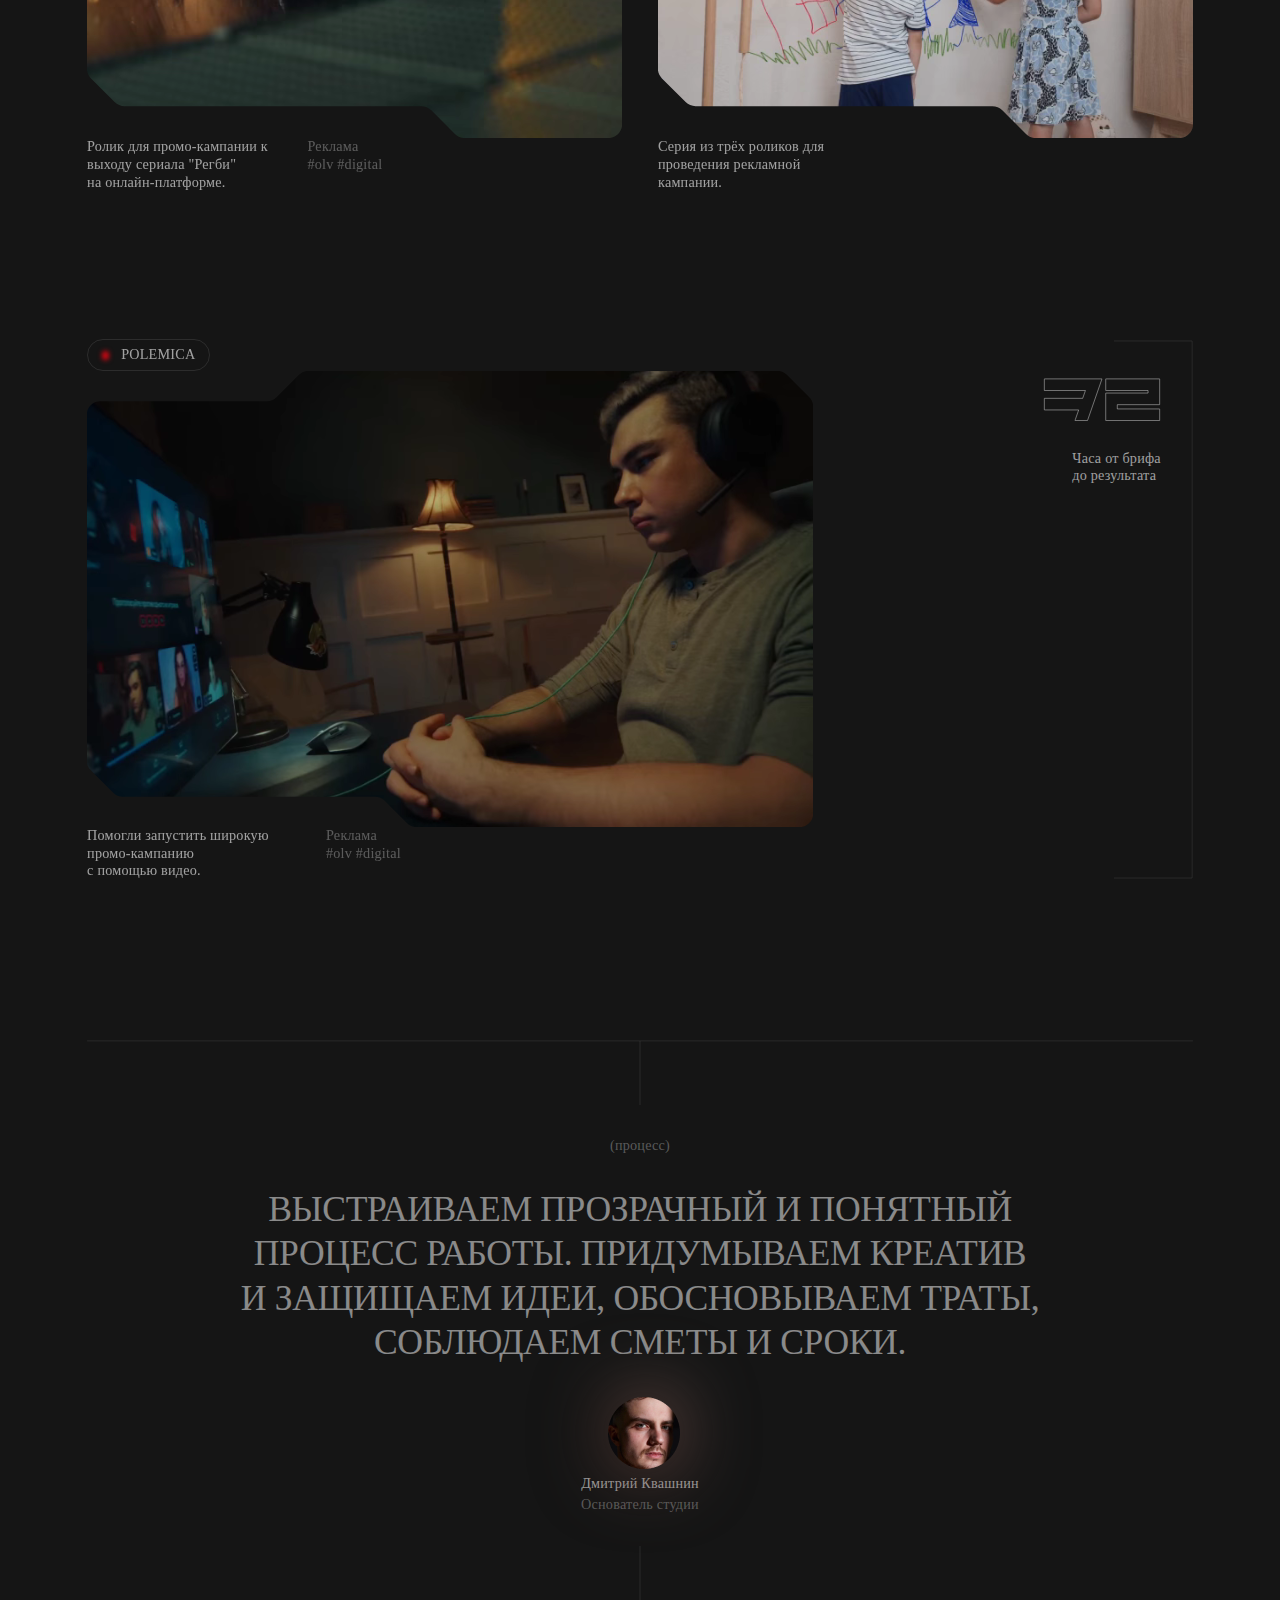
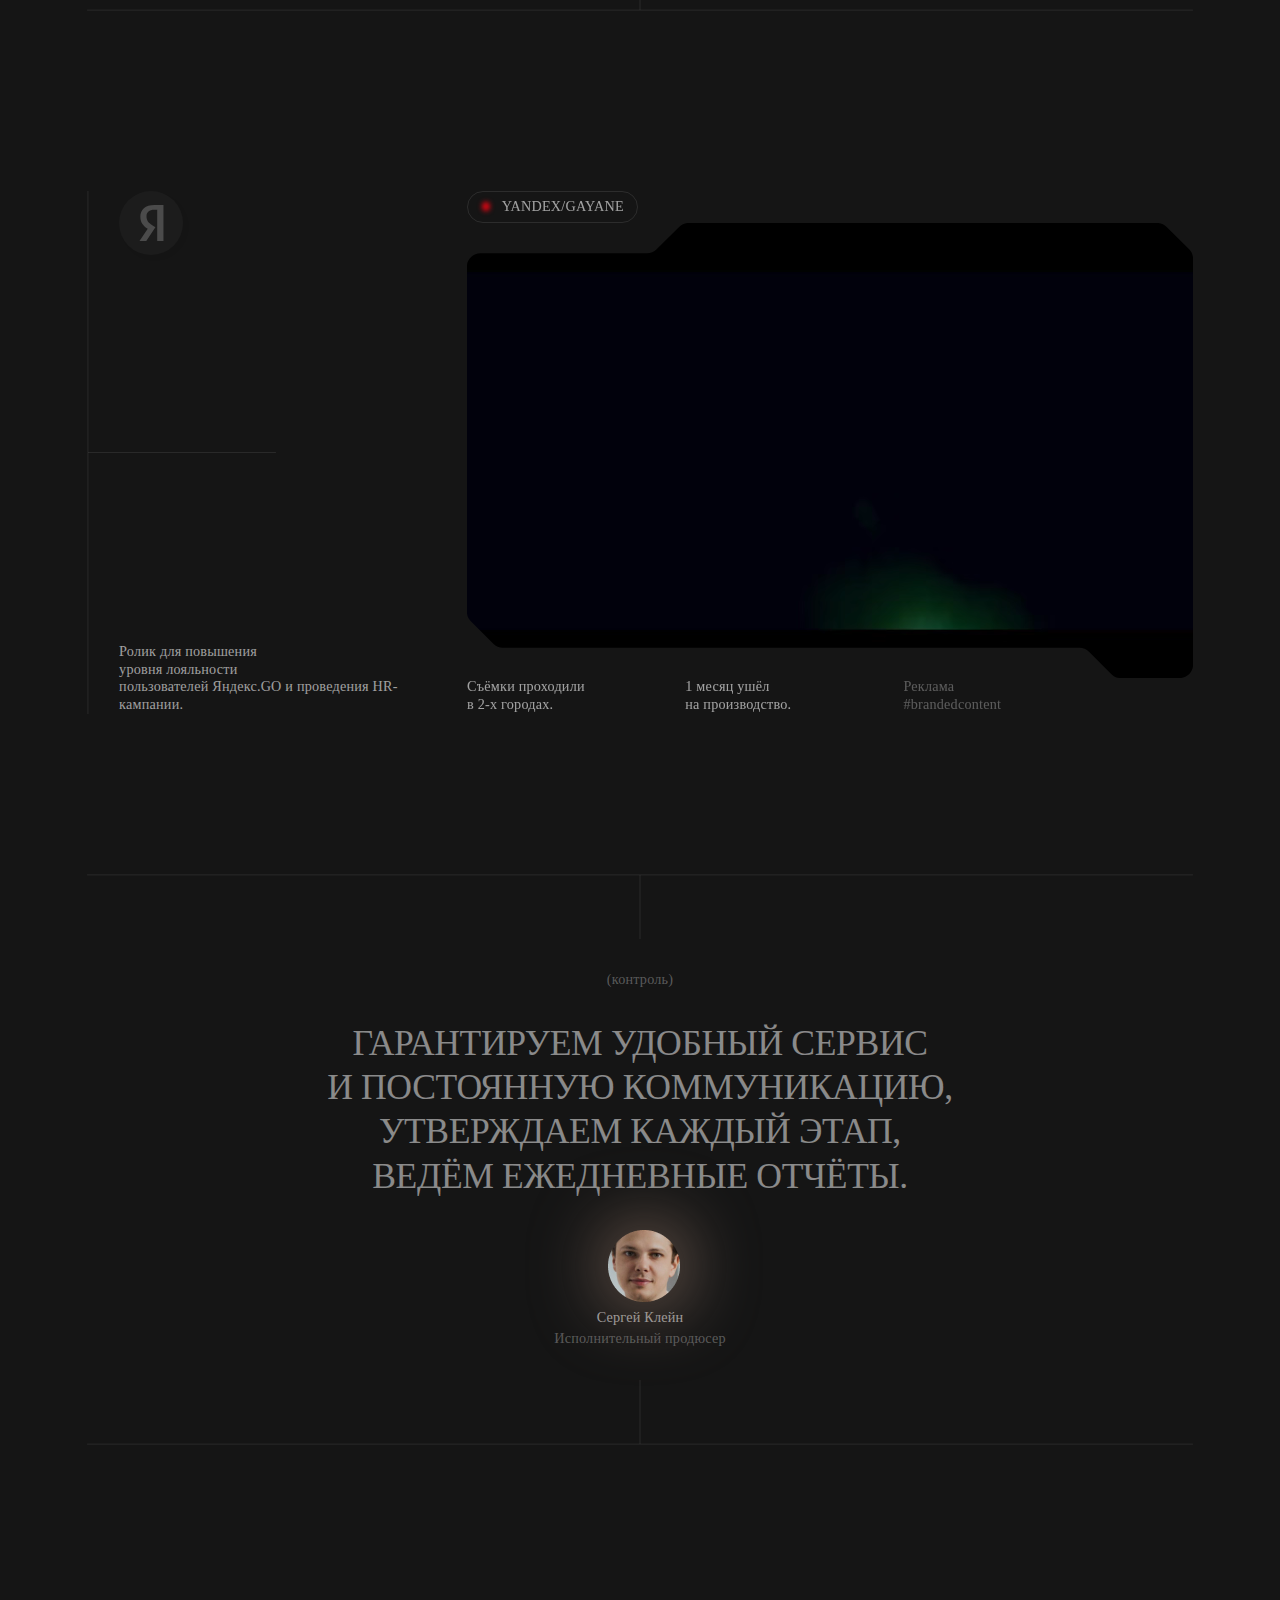
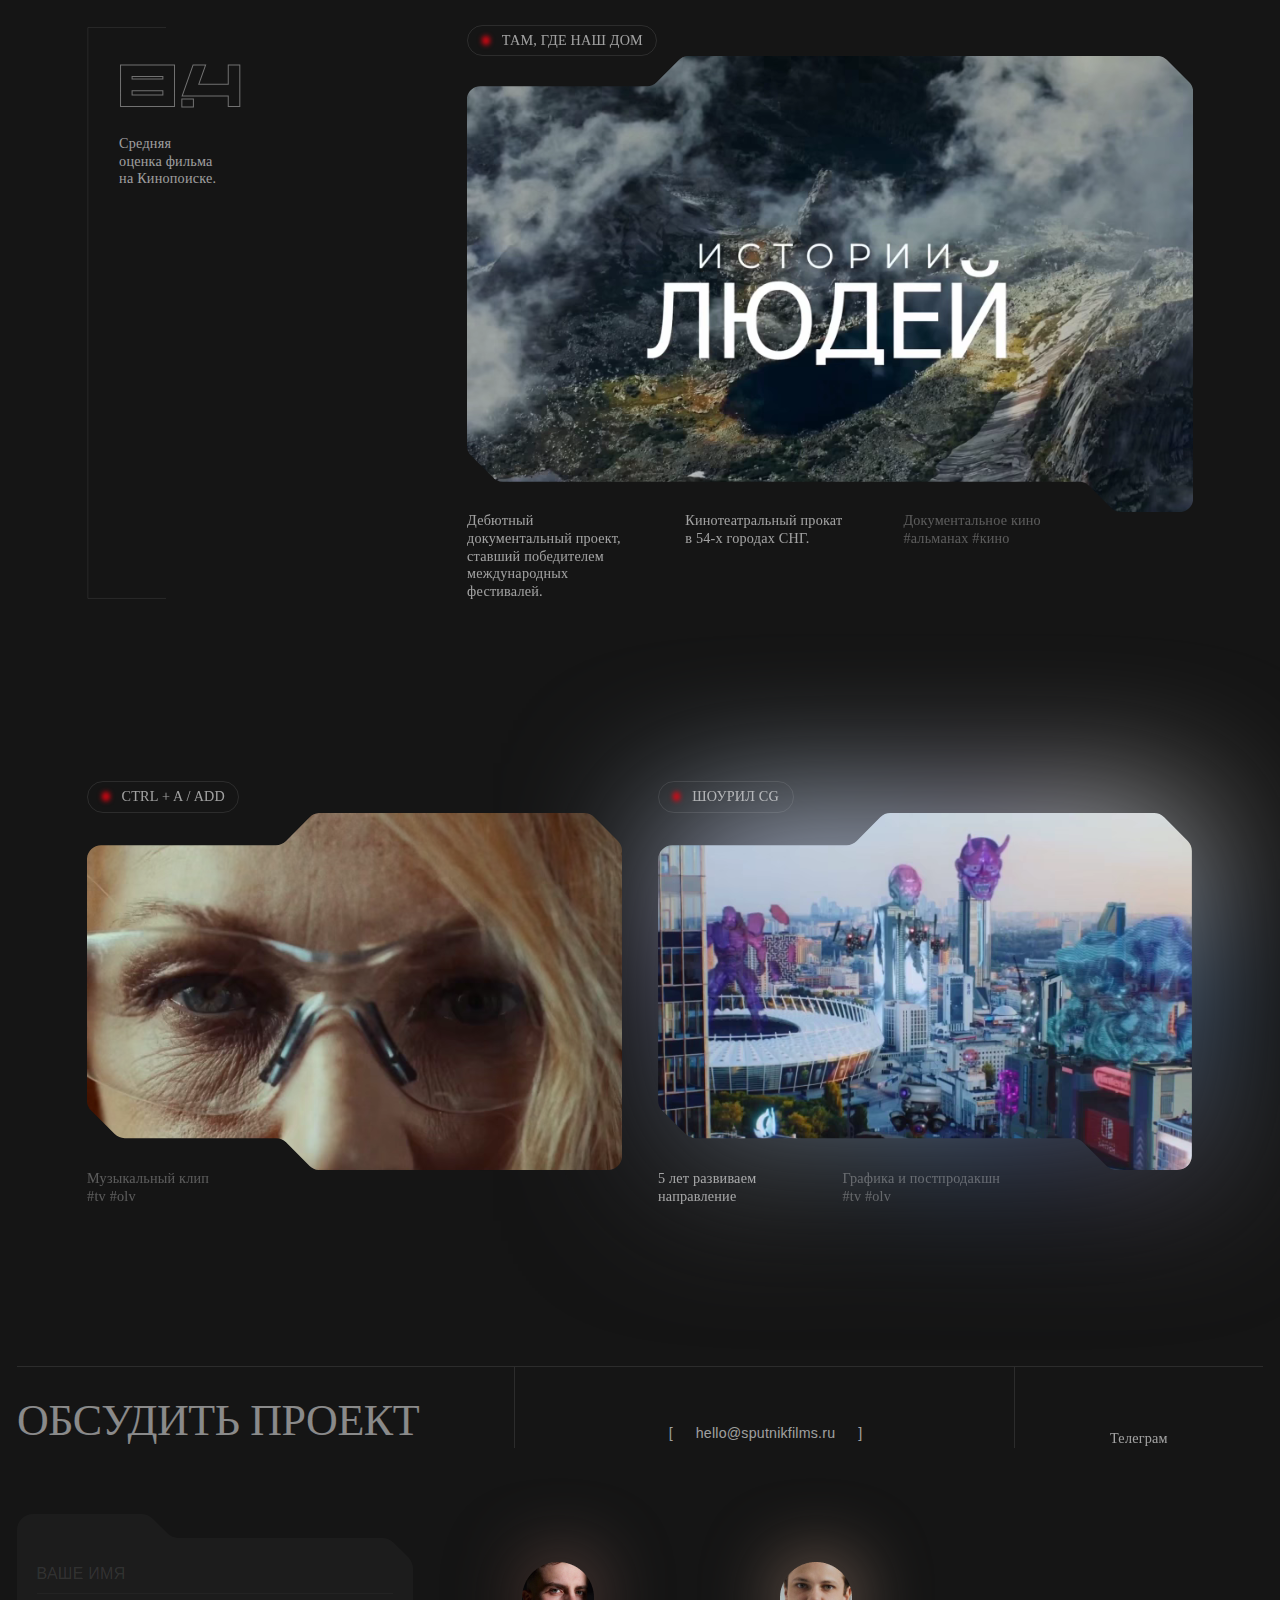
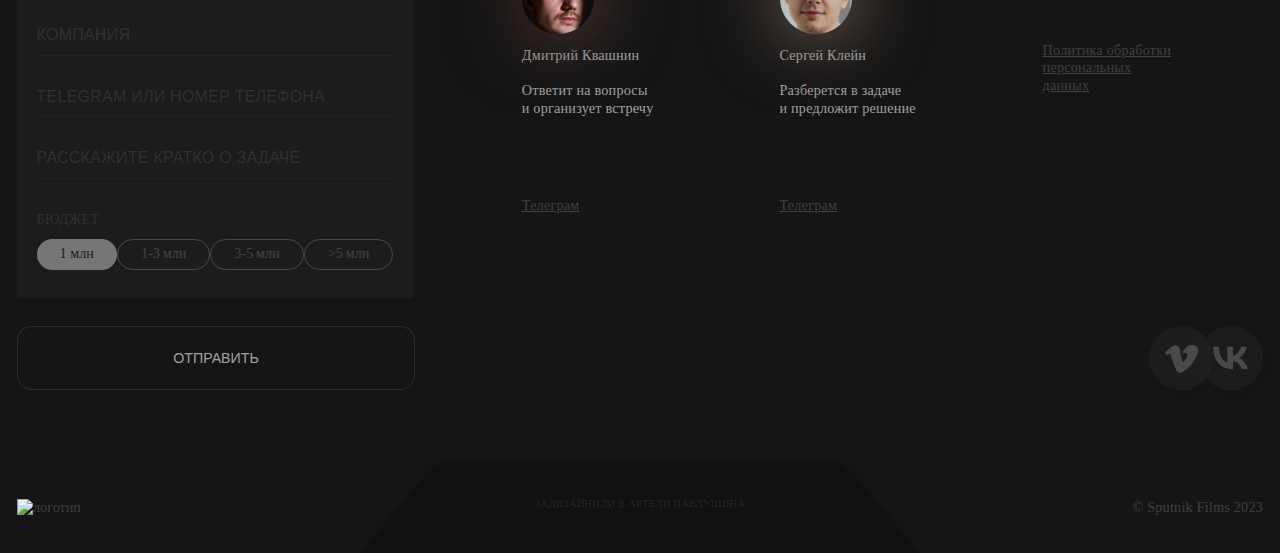
==== commit 9dfbf0c2: "Описание услуг на главной" ====
--- a/index.html
+++ b/index.html
@@ -12,7 +12,7 @@
     <div class="header-background"></div>
     <main class="content">
         <header class="header">
-            <button href="#" class="contact" id="contact" onclick="todo()"; onmouseout="backtext()">
+            <button href="#" class="contact" id="contact" onclick="todo()" ; onmouseout="backtext()">
                 <p style="display: none;" id="text-to-copy">hello@sputnikfilms.ru</p>
                 <p class="contact__bracket contact__text">[</p>
                 <p class="contact__text" id="text-display">
@@ -176,8 +176,9 @@
                     <article class="tab2">
                         <div class="tabs__content-container">
                             <div class="tabs__lead-block">
-                                <p class="tabs__lead-text">Рассказываем настоящие истории о людях, брендах  и&nbsp;событиях.
-                                    Документалистика — язык новой искренности.  И&nbsp;мы&nbsp;умеем на нем говорить.</p>
+                                <p class="tabs__lead-text">РАССКАЗЫВАЕМ НАСТОЯЩИЕ 
+                                    ИСТОРИИ О ЛЮДЯХ И&nbsp;БРЕНДАХ. 
+                                </p>
                                 <div class="tabs__lead-tags">
                                     <p class="tabs__lead-tags-text">#tv</p>
                                     <p class="tabs__lead-tags-text">#olv</p>
@@ -218,8 +219,8 @@
                     <article class="tab3">
                         <div class="tabs__content-container">
                             <div class="tabs__lead-block">
-                                <p class="tabs__lead-text">Презентация компании, услуги или продукта на языке фактов.
-                                    Преподнесём ключевую информацию красиво и&nbsp;доступно.</p>
+                                <p class="tabs__lead-text">ПРЕЗЕНТАЦИЯ КОМПАНИИ, УСЛУГИ 
+                                    И&nbsp;ПРОДУКТА НА&nbsp;ЯЗЫКЕ ФАКТОВ.</p>
                                 <div class="tabs__lead-tags">
                                     <p class="tabs__lead-tags-text">#фильмы</p>
                                     <p class="tabs__lead-tags-text">#презентации</p>
@@ -270,8 +271,8 @@
                     <article class="tab4">
                         <div class="tabs__content-container">
                             <div class="tabs__lead-block">
-                                <p class="tabs__lead-text">Летаем на спортивных дронах  с&nbsp;помощью VR-очков, делаем
-                                    Full-fpv ролики и внедряем в&nbsp;проекты.
+                                <p class="tabs__lead-text">ЛЕТАЕМ НА&nbsp;СПОРТИВНЫХ ДРОНАХ. 
+                                    ДЕЛАЕМ FULL-FPV РОЛИКИ И&nbsp;ВНЕДРЯЕМ В&nbsp;ПРОЕКТЫ. 
                                 </p>
                                 <div class="tabs__lead-tags">
                                     <p class="tabs__lead-tags-text">#аэросъемка</p>
@@ -320,8 +321,8 @@
                     <article class="tab5">
                         <div class="tabs__content-container">
                             <div class="tabs__lead-block">
-                                <p class="tabs__lead-text">Создаем фильмы и сериалы, которые выходят в прокат по&nbsp;всему
-                                    СНГ и публикуются на&nbsp;крупнейших онлайн-платформах.</p>
+                                <p class="tabs__lead-text"> 
+                                    СОЗДАЕМ ФИЛЬМЫ И&nbsp;СЕРИАЛЫ, КОТОРЫЕ ВЫХОДЯТ В&nbsp;ПРОКАТ И&nbsp;НА&nbsp;ОНЛАЙН-ПЛАТФОРМАХ.</p>
                                 <div class="tabs__lead-tags">
                                     <p class="tabs__lead-tags-text">#фильмы</p>
                                     <p class="tabs__lead-tags-text">#веб-сериалы</p>
@@ -375,8 +376,9 @@
                     <article class="tab6">
                         <div class="tabs__content-container">
                             <div class="tabs__lead-block">
-                                <p class="tabs__lead-text">Работаем с 3D-графикой, анимацией и VFX. <br> Закрываем задачи по
-                                    монтажу, цветокоррекции <br> и саунд-дизайну. </p>
+                                <p class="tabs__lead-text">
+                                    Делаем 2D и 3D-графику, мультипликациию и&nbsp;vfx.
+                                    монтаж, цетокоррекция и&nbsp;саунд-дизайн. </p>
                                 <div class="tabs__lead-tags">
                                     <p class="tabs__lead-tags-text">#CG</p>
                                     <p class="tabs__lead-tags-text">#3D</p>
@@ -773,7 +775,7 @@
 
         <div class="footer__head">
             <h2 class="footer__form-header">обсудить проект</h2>
-            <button href="#" class="contact contact_footer" id="bot" onclick="todo()"; onmouseout="backtext1()">
+            <button href="#" class="contact contact_footer" id="bot" onclick="todo()" ; onmouseout="backtext1()">
                 <p style="display: none;" id="text-to-copy">hello@sputnikfilms.ru</p>
                 <p class="contact__bracket contact__text">[</p>
                 <p class="contact__text" id="text-display">
@@ -781,7 +783,8 @@
                 <p class="contact__bracket contact__text">]</p>
             </button>
             <div class="footer__anchor-container">
-                <a class="anchor-button anchor-button-bottom" href="https://t.me/cosmovisioner" target="_blank" id="footer-anchor">
+                <a class="anchor-button anchor-button-bottom" href="https://t.me/cosmovisioner" target="_blank"
+                    id="footer-anchor">
                     <p class="anchor-button__text">Телеграм</p>
                 </a>
             </div>
@@ -872,7 +875,8 @@
 
         <div class="footer__bottom">
             <img src="./images/__logo.png" alt="логотип" class="footer__logo">
-            <a href="https://www.behance.net/pavlushin" class="pavlushin" target="_blank">Задизайнили в артели павлушина</a>
+            <a href="https://www.behance.net/pavlushin" class="pavlushin" target="_blank">Задизайнили в артели
+                павлушина</a>
             <p class="copyright">© Sputnik Films 2023</p>
         </div>
 
